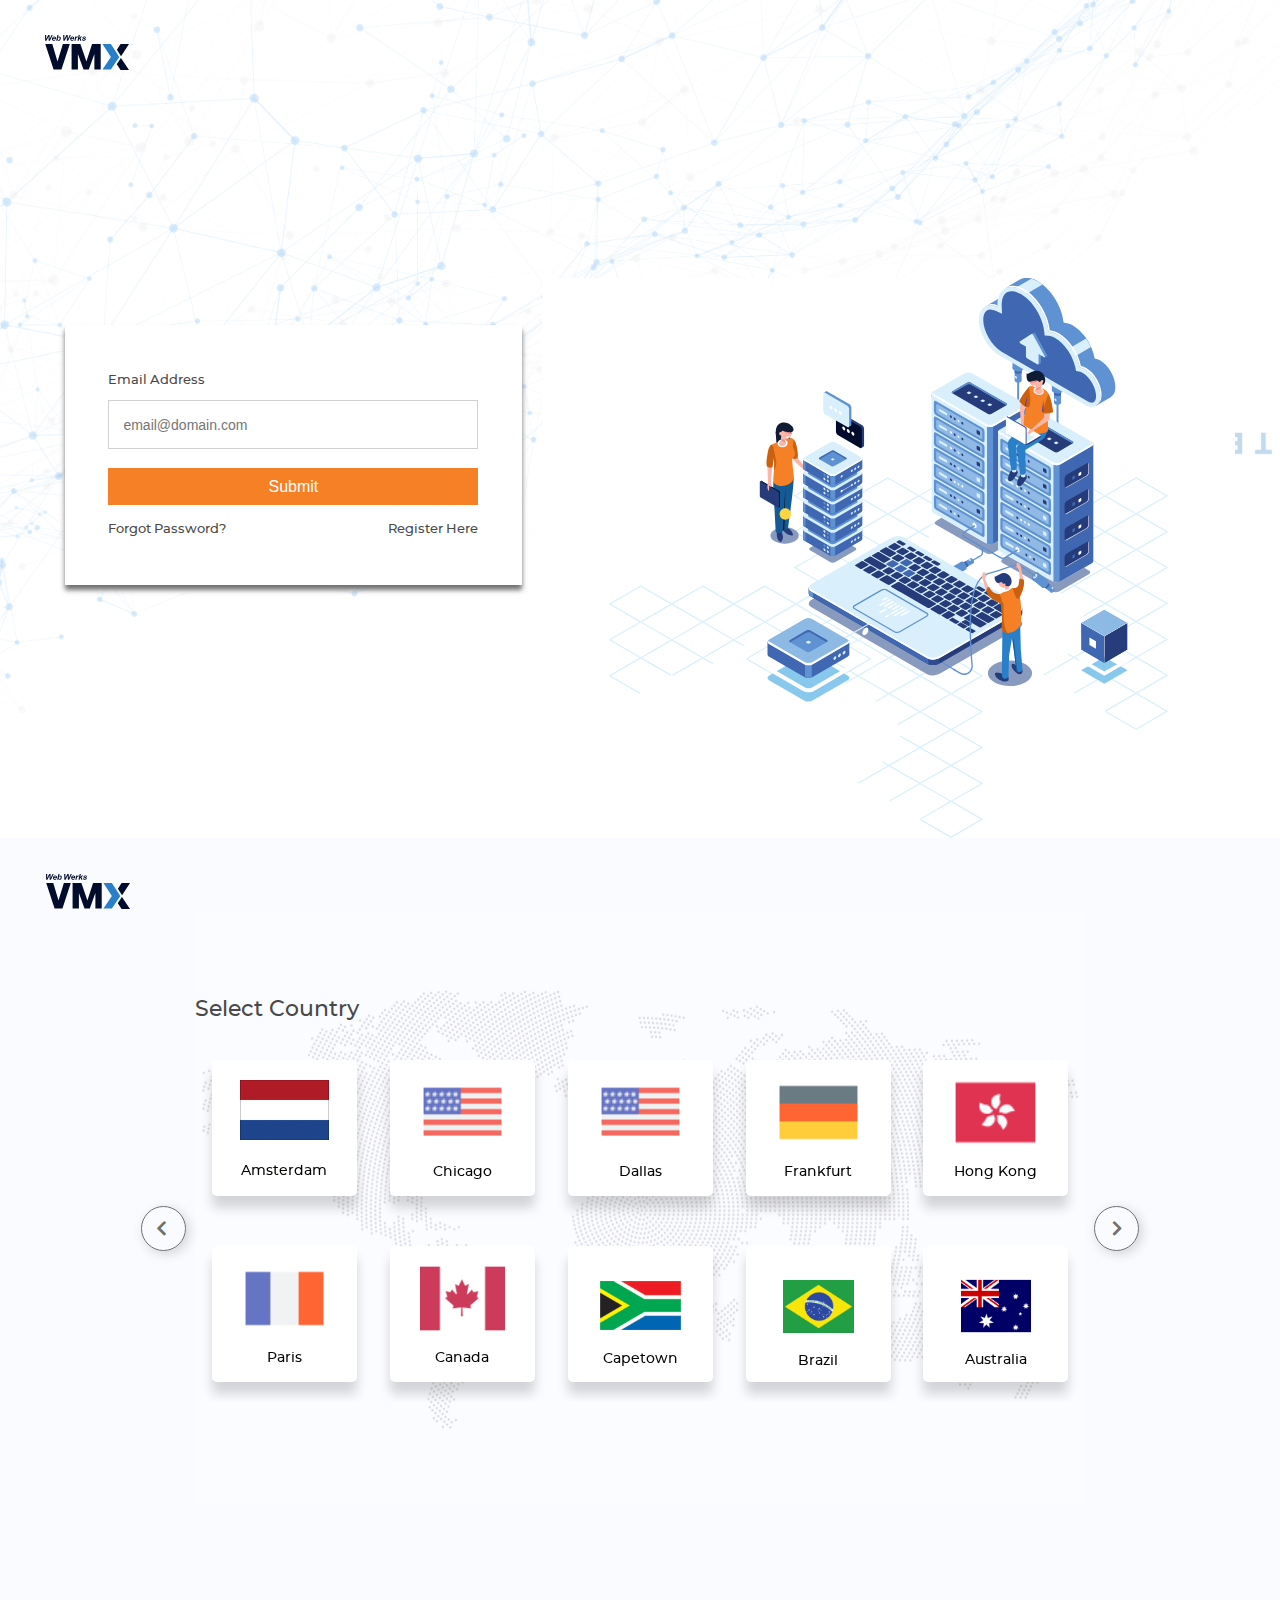
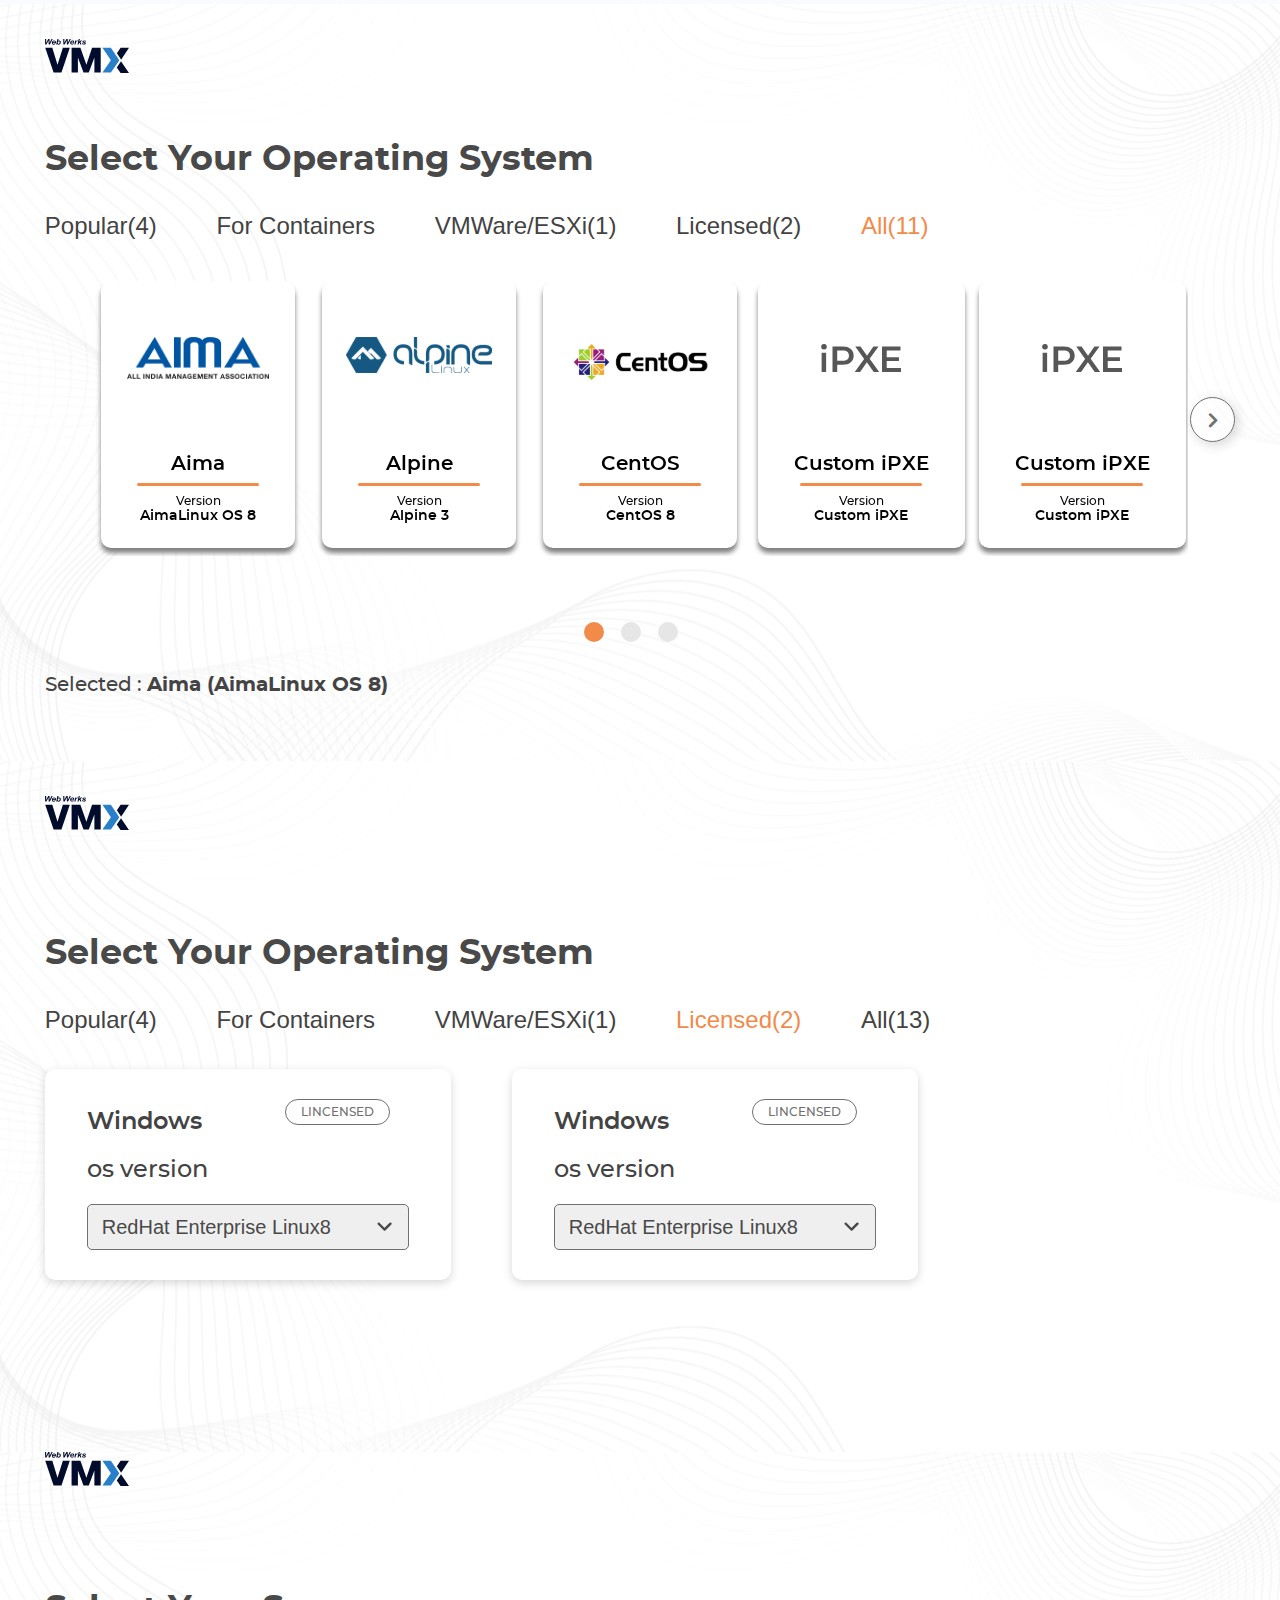
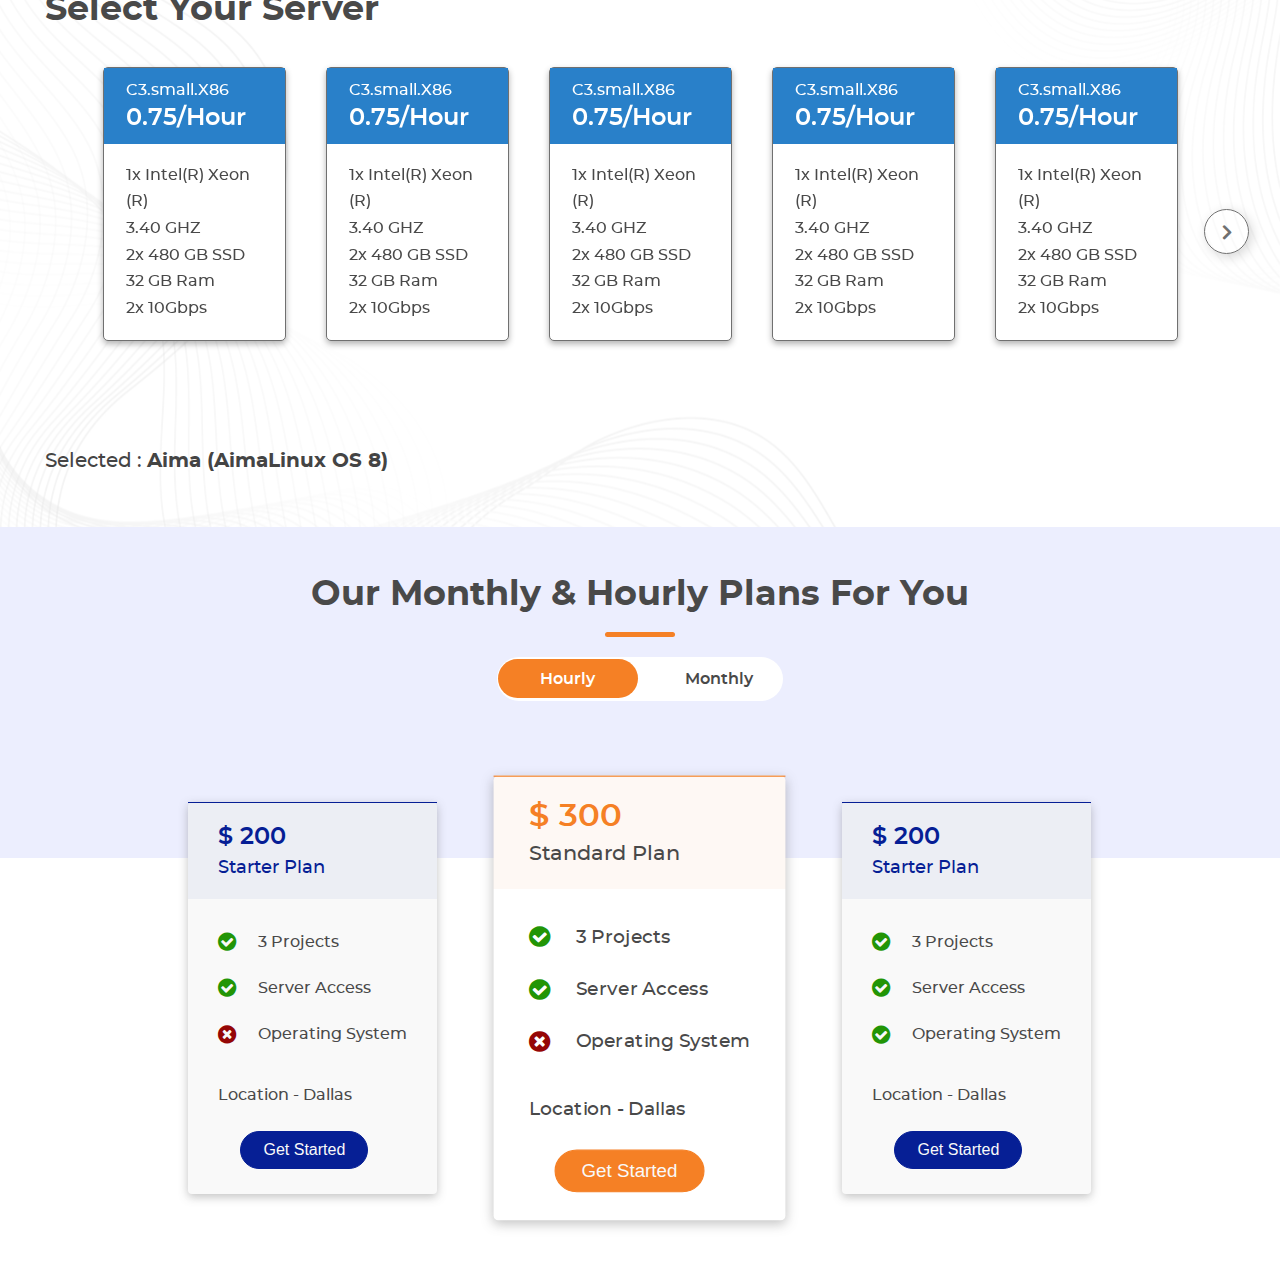
==== index.html @ b2a23b35 "Adding files" ====
<!DOCTYPE html>
<html lang="en">
<head>
    <meta charset="UTF-8">
    <meta http-equiv="X-UA-Compatible" content="IE=edge">
    <meta name="viewport" content="width=device-width, initial-scale=1.0">
    <meta name="viewport" content="width=device-width, initial-scale=1.0">
    <meta name="description" content="VMX Hosted Private Cloud">
    <meta name="keywords" content="VMX, hosting server, cloud">
    <title>VMX | Home</title>
    <link rel="stylesheet" href="https://cdnjs.cloudflare.com/ajax/libs/font-awesome/4.7.0/css/font-awesome.min.css">
    <!-- Owl Carousel -->
    <link rel="stylesheet" href="https://cdnjs.cloudflare.com/ajax/libs/OwlCarousel2/2.3.4/assets/owl.carousel.min.css">
    <link rel="stylesheet" href="https://cdnjs.cloudflare.com/ajax/libs/OwlCarousel2/2.3.4/assets/owl.theme.default.min.css">

    <link rel="stylesheet" href="./css/style.css">
</head>
<body>
    <div class="contact">
        <div class="container">
        <img src="./images/logo.svg" alt="logo" class="logo_img">
            <div class="contact__block">
                <div class="contact__block-left">
                    <form action="#" class="contact__form">
                        <label for="email" class="contact__form-label">Email Address</label>
                        <input type="email" class="contact__form-field" name="email_id" id="user_email" placeholder="email@domain.com" required>
                        <button type="submit" class="contact__form-submitbtn">Submit</button>
                        <div class="contact__form-anchorblock">
                            <a href="#" class="contact__form-anchorblock-text">forgot password?</a>
                            <a href="#" class="contact__form-anchorblock-text">Register here</a>
                        </div>
                    </form>
                </div>
                <img src="./images/server.svg" alt="server" class="contact__block-right">
            </div>
        </div>
    </div>

    <!-- Select country start -->
    <div class="country">
        <div class="country__block container">
            <img src="./images/logo.svg" alt="logo" class="logo_img">
            <div class="country__sliderwrappper">
                <h3 class="country__sliderwrappper-heading">Select Country</h3>
                <div class="owl-carousel country__slider owl-theme">
                    <div class="slide slide1">
                        <div class="slider-content">
                            <div class="slider-content__group">
                                <a href="#"class="groupone-content">
                                    <img src="./images/netherlands_flag.png" alt="netherlands_flag" class="flagimg-netherland">
                                    <p class="groupone-content__para">Amsterdam</p>
                                    <div class="overlay">
                                        <div class="overlay__wrapper">
                                            <img src="./images/amsterdam.png" alt="amsterdam" class="overlay__backimg">
                                            <div class="overlay__box">
                                                <img src="./images/icons-netherlands-48.png" alt="icons-netherlands-48" class="flagimg">
                                                <p class="overlay__box-para">Amsterdam</p>
                                            </div>
                                        </div>
                                    </div>
                                </a>
                                <a href="#"class="grouptwo-content">
                                    <img src="./images/icons8-france-48.svg" alt="icons8-france-48" class="overlay__backimg">
                                    <p class="grouptwo-content__para">Paris</p>
                                    <div class="overlay">
                                        <div class="overlay__wrapper">
                                            <img src="./images/amsterdam.png" alt="amsterdam" class="overlay__backimg">
                                            <div class="overlay__box"> 
                                                <img src="./images/icons-netherlands-48.png" alt="icons-netherlands-48" class="flagimg">
                                                <p class="overlay__box-para">Paris</p>
                                            </div>
                                        </div>
                                    </div>
                                </a>
                            </div>
                        </div>
                    </div>
                    <div class="slide">
                        <div class="slider-content">
                            <div class="slider-content__group">
                                <a href="#"class="groupone-content">
                                    <img src="./images/icons8-usa-48.svg" alt="icons8-usa-48" class="overlay__backimg">
                                    <p class="groupone-content__para">Chicago</p>
                                    <div class="overlay">
                                        <div class="overlay__wrapper">
                                            <img src="./images/amsterdam.png" alt="amsterdam" class="overlay__backimg">
                                            <div class="overlay__box">
                                                <img src="./images/icons-netherlands-48.png" alt="icons-netherlands-48" class="flagimg">
                                                <p class="overlay__box-para">Chicago</p>
                                            </div>
                                        </div>
                                    </div>
                                </a>
                                <a href="#"class="grouptwo-content">
                                    <img src="./images/canada.svg" alt="canada" class="overlay__backimg">
                                    <p class="grouptwo-content__para">Canada</p>
                                    <div class="overlay">
                                        <div class="overlay__wrapper">
                                            <img src="./images/amsterdam.png" alt="amsterdam" class="overlay__backimg">
                                            <div class="overlay__box">
                                                <img src="./images/icons-netherlands-48.png" alt="icons-netherlands-48" class="flagimg">
                                                <p class="overlay__box-para">Canada</p>
                                            </div>
                                        </div>
                                    </div>
                                </a>
                            </div>
                        </div>
                    </div>
                    <div class="slide">
                        <div class="slider-content">
                            <div class="slider-content__group">
                                <a href="#"class="groupone-content">
                                    <img src="./images/icons8-usa-48.svg" alt="icons8-usa-48" class="overlay__backimg">
                                    <p class="groupone-content__para">Dallas</p>
                                    <div class="overlay">
                                        <div class="overlay__wrapper">
                                            <img src="./images/amsterdam.png" alt="amsterdam" class="overlay__backimg">
                                            <div class="overlay__box">
                                                <img src="./images/icons-netherlands-48.png" alt="icons-netherlands-48" class="flagimg">
                                                <p class="overlay__box-para">Dallas</p>
                                            </div>
                                        </div>
                                    </div>
                                </a>
                                <a href="#"class="grouptwo-content">
                                    <img src="./images/sf-flag.svg" alt="sf-flag" class="overlay__backimg sf-flag">
                                    <p class="grouptwo-content__para">Capetown</p>
                                    <div class="overlay">
                                        <div class="overlay__wrapper">
                                            <img src="./images/amsterdam.png" alt="amsterdam" class="overlay__backimg">
                                            <div class="overlay__box">
                                                <img src="./images/icons-netherlands-48.png" alt="icons-netherlands-48" class="flagimg">
                                                <p class="overlay__box-para">Capetown</p>
                                            </div>
                                        </div>
                                    </div>
                                </a>
                            </div>
                        </div>
                    </div>
                    <div class="slide">
                        <div class="slider-content">
                            <div class="slider-content__group">
                                <a href="#"class="groupone-content">
                                    <img src="./images/icons8-germany-48.svg" alt="icons8-germany-48" class="overlay__backimg">
                                    <p class="groupone-content__para">Frankfurt</p>
                                    <div class="overlay">
                                        <div class="overlay__wrapper">
                                            <img src="./images/amsterdam.png" alt="amsterdam" class="overlay__backimg">
                                            <div class="overlay__box">
                                                <img src="./images/icons-netherlands-48.png" alt="icons-netherlands-48" class="flagimg">
                                                <p class="overlay__box-para">Frankfurt</p>
                                            </div>
                                        </div>
                                    </div>
                                </a>
                                <a href="#"class="grouptwo-content">
                                    <img src="./images/brazil.svg" alt="brazil" class="overlay__backimg brazil_img">
                                    <p class="grouptwo-content__para">Brazil</p>
                                    <div class="overlay">
                                        <div class="overlay__wrapper">
                                            <img src="./images/amsterdam.png" alt="amsterdam" class="overlay__backimg">
                                            <div class="overlay__box">
                                                <img src="./images/icons-netherlands-48.png" alt="icons-netherlands-48" class="flagimg">
                                                <p class="overlay__box-para">Brazil</p>
                                            </div>
                                        </div>
                                    </div>
                                </a>
                            </div>
                        </div>
                    </div>
                    <div class="slide slide5">
                        <div class="slider-content">
                            <div class="slider-content__group">
                                <a href="#"class="groupone-content">
                                    <img src="./images/icons8-kong-64.svg" alt="icons8-kong-64" class="overlay__backimg">
                                    <p class="groupone-content__para">Hong Kong</p>
                                    <div class="overlay">
                                        <div class="overlay__wrapper">
                                            <img src="./images/amsterdam.png" alt="amsterdam" class="overlay__backimg">
                                            <div class="overlay__box">
                                                <img src="./images/icons-netherlands-48.png" alt="icons-netherlands-48" class="flagimg">
                                                <p class="overlay__box-para">Hong Kong</p>
                                            </div>
                                        </div>
                                    </div>
                                </a>
                                <a href="#"class="grouptwo-content">
                                    <img src="./images/austallia.svg" alt="austallia" class="overlay__backimg brazil_img">
                                    <p class="grouptwo-content__para">Australia</p>
                                    <div class="overlay">
                                        <div class="overlay__wrapper">
                                            <img src="./images/amsterdam.png" alt="amsterdam" class="overlay__backimg">
                                            <div class="overlay__box">
                                                <img src="./images/icons-netherlands-48.png" alt="icons-netherlands-48" class="flagimg">
                                                <p class="overlay__box-para">Australia</p>
                                            </div>
                                        </div>
                                    </div>
                                </a>
                            </div>
                        </div>
                    </div>

                    <!-- Extra added -->
                    <div class="slide">
                        <div class="slider-content">
                            <div class="slider-content__group">
                                <a href="#"class="groupone-content">
                                    <img src="./images/netherlands_flag.png" alt="netherlands_flag" class="flagimg-netherland">
                                    <p class="groupone-content__para">Amsterdam</p>
                                    <div class="overlay">
                                        <div class="overlay__wrapper">
                                            <img src="./images/amsterdam.png" alt="amsterdam" class="overlay__backimg">
                                            <div class="overlay__box">
                                                <img src="./images/icons-netherlands-48.png" alt="icons-netherlands-48" class="flagimg">
                                                <p class="overlay__box-para">Amsterdam</p>
                                            </div>
                                        </div>
                                    </div>
                                </a>
                                <a href="#"class="grouptwo-content">
                                    <img src="./images/icons8-france-48.svg" alt="icons8-france-48" class="overlay__backimg">
                                    <p class="grouptwo-content__para">Paris</p>
                                    <div class="overlay">
                                        <div class="overlay__wrapper">
                                            <img src="./images/amsterdam.png" alt="amsterdam" class="overlay__backimg">
                                            <div class="overlay__box">
                                                <img src="./images/icons-netherlands-48.png" alt="icons-netherlands-48" class="flagimg">
                                                <p class="overlay__box-para">Paris</p>
                                            </div>
                                        </div>
                                    </div>
                                </a>
                            </div>
                        </div>
                    </div>
                    <div class="slide">
                        <div class="slider-content">
                            <div class="slider-content__group">
                                <a href="#"class="groupone-content">
                                    <img src="./images/icons8-usa-48.svg" alt="icons8-usa-48" class="overlay__backimg">
                                    <p class="groupone-content__para">Chicago</p>
                                    <div class="overlay">
                                        <div class="overlay__wrapper">
                                            <img src="./images/amsterdam.png" alt="amsterdam" class="overlay__backimg">
                                            <div class="overlay__box">
                                                <img src="./images/icons-netherlands-48.png" alt="icons-netherlands-48" class="flagimg">
                                                <p class="overlay__box-para">Chicago</p>
                                            </div>
                                        </div>
                                    </div>
                                </a>
                                <a href="#"class="grouptwo-content">
                                    <img src="./images/canada.svg" alt="canada" class="overlay__backimg">
                                    <p class="grouptwo-content__para">Canada</p>
                                    <div class="overlay">
                                        <div class="overlay__wrapper">
                                            <img src="./images/amsterdam.png" alt="amsterdam" class="overlay__backimg">
                                            <div class="overlay__box">
                                                <img src="./images/icons-netherlands-48.png" alt="icons-netherlands-48" class="flagimg">
                                                <p class="overlay__box-para">Canada</p>
                                            </div>
                                        </div>
                                    </div>
                                </a>
                            </div>
                        </div>
                    </div>
                    <div class="slide">
                        <div class="slider-content">
                            <div class="slider-content__group">
                                <a href="#"class="groupone-content">
                                    <img src="./images/icons8-usa-48.svg" alt="icons8-usa-48" class="overlay__backimg">
                                    <p class="groupone-content__para">Dallas</p>
                                    <div class="overlay">
                                        <div class="overlay__wrapper">
                                            <img src="./images/amsterdam.png" alt="amsterdam" class="overlay__backimg">
                                            <div class="overlay__box">
                                                <img src="./images/icons-netherlands-48.png" alt="icons-netherlands-48" class="flagimg">
                                                <p class="overlay__box-para">Dallas</p>
                                            </div>
                                        </div>
                                    </div>
                                </a>
                                <a href="#"class="grouptwo-content">
                                    <img src="./images/sf-flag.svg" alt="sf-flag" class="overlay__backimg sf-flag">
                                    <p class="grouptwo-content__para">Capetown</p>
                                    <div class="overlay">
                                        <div class="overlay__wrapper">
                                            <img src="./images/amsterdam.png" alt="amsterdam" class="overlay__backimg">
                                            <div class="overlay__box">
                                                <img src="./images/icons-netherlands-48.png" alt="icons-netherlands-48" class="flagimg">
                                                <p class="overlay__box-para">Capetown</p>
                                            </div>
                                        </div>
                                    </div>
                                </a>
                            </div>
                        </div>
                    </div>
                    <div class="slide">
                        <div class="slider-content">
                            <div class="slider-content__group">
                                <a href="#"class="groupone-content">
                                    <img src="./images/icons8-germany-48.svg" alt="icons8-germany-48" class="overlay__backimg">
                                    <p class="groupone-content__para">Frankfurt</p>
                                    <div class="overlay">
                                        <div class="overlay__wrapper">
                                            <img src="./images/amsterdam.png" alt="amsterdam" class="overlay__backimg">
                                            <div class="overlay__box">
                                                <img src="./images/icons-netherlands-48.png" alt="icons-netherlands-48" class="flagimg">
                                                <p class="overlay__box-para">Frankfurt</p>
                                            </div>
                                        </div>
                                    </div>
                                </a>
                                <a href="#"class="grouptwo-content">
                                    <img src="./images/brazil.svg" alt="brazil" class="overlay__backimg brazil_img">
                                    <p class="grouptwo-content__para">Brazil</p>
                                    <div class="overlay">
                                        <div class="overlay__wrapper">
                                            <img src="./images/amsterdam.png" alt="amsterdam" class="overlay__backimg">
                                            <div class="overlay__box">
                                                <img src="./images/icons-netherlands-48.png" alt="icons-netherlands-48" class="flagimg">
                                                <p class="overlay__box-para">Brazil</p>
                                            </div>
                                        </div>
                                    </div>
                                </a>
                            </div>
                        </div>
                    </div>
                    <div class="slide slide5">
                        <div class="slider-content">
                            <div class="slider-content__group">
                                <a href="#"class="groupone-content">
                                    <img src="./images/icons8-kong-64.svg" alt="icons8-kong-64" class="overlay__backimg">
                                    <p class="groupone-content__para">Hong Kong</p>
                                    <div class="overlay">
                                        <div class="overlay__wrapper">
                                            <img src="./images/amsterdam.png" alt="amsterdam" class="overlay__backimg">
                                            <div class="overlay__box">
                                                <img src="./images/icons-netherlands-48.png" alt="icons-netherlands-48" class="flagimg">
                                                <p class="overlay__box-para">Hong Kong</p>
                                            </div>
                                        </div>
                                    </div>
                                </a>
                                <a href="#"class="grouptwo-content">
                                    <img src="./images/austallia.svg" alt="austallia" class="overlay__backimg brazil_img">
                                    <p class="grouptwo-content__para">Australia</p>
                                    <div class="overlay">
                                        <div class="overlay__wrapper">
                                            <img src="./images/amsterdam.png" alt="amsterdam" class="overlay__backimg">
                                            <div class="overlay__box">
                                                <img src="./images/icons-netherlands-48.png" alt="icons-netherlands-48" class="flagimg">
                                                <p class="overlay__box-para">Australia</p>
                                            </div>
                                        </div>
                                    </div>
                                </a>
                            </div>
                        </div>
                    </div>
                </div>
            </div>
            <!-- nav arrow -->
            <div class="country-slider-nextarrow">
                <span class="fa fa-angle-right"></span>
            </div>
            <div class="country-slider-prevarrow">
                <span class="fa fa-angle-left"></span>
            </div>
        </div>
    </div>
    <!-- Select country end -->

    <!-- OS div start -->
    <div class="os">
        <div class="os__block container">
            <img src="./images/logo.svg" alt="logo" class="logo_img">
            <div class="os__content">
                <h2 class="os__content_heading">Select Your Operating System</h2>
                <ul class="os__content_filter-list">
                    <li><button class="os__content_filterbtn" onclick="os_btn()">Popular(4)</button></li>
                    <li><button class="os__content_filterbtn" onclick="os_btn()">For Containers</button></li>
                    <li><button class="os__content_filterbtn" onclick="os_btn()">VMWare/ESXi(1)</button></li>
                    <li><button class="os__content_filterbtn" onclick="os_btn()">Licensed(2)</button></li>
                    <li><button class="os__content_filterbtn--all" id="active_btn" onclick="os_btn_all()">All(11)</button></li>
                </ul>
                <!-- Carousel code start -->
                <div class="owl-carousel os__slider">
                    <div class="os__sliderwrapper os__sliderwrapper_active">
                        <div class="os__slider_content">
                            <img src="./images/Aima.png" alt="aima_logo" class="os__slider_logoimg" id="aima_img">
                            <div class="os__slider_description">
                                <h2 class="os__slider_heading">Aima</h2>
                                <div class="os__slider_hrline"></div>
                                <p class="os__slider_versionpara">Version</p>
                                <p class="os__slider_ospara">AimaLinux OS 8</p>
                            </div>
                        </div>
                    </div>
                    <div class="os__sliderwrapper">
                        <div class="os__slider_content">
                            <img src="./images/alpine_logo.svg" alt="alpine_logo" class="os__slider_logoimg">
                            <div class="os__slider_description">
                                <h2 class="os__slider_heading">Alpine</h2>
                                <div class="os__slider_hrline"></div>
                                <p class="os__slider_versionpara">Version</p>
                                <p class="os__slider_ospara">Alpine 3</p>
                            </div>
                        </div>
                    </div>
                    <div class="os__sliderwrapper">
                        <div class="os__slider_content">
                            <img src="./images/centos_logo.svg" alt="centos_logo" class="os__slider_logoimg">
                            <div class="os__slider_description">
                                <h2 class="os__slider_heading">CentOS</h2>
                                <div class="os__slider_hrline"></div>
                                <p class="os__slider_versionpara">Version</p>
                                <p class="os__slider_ospara">CentOS 8</p>
                            </div>
                        </div>
                    </div>
                    <div class="os__sliderwrapper">
                        <div class="os__slider_content">
                            <img src="./images/ipxe_logo.svg" alt="ipxe_logo" class="os__slider_logoimg--ipxe">
                            <div class="os__slider_description">
                                <h2 class="os__slider_heading">Custom iPXE</h2>
                                <div class="os__slider_hrline"></div>
                                <p class="os__slider_versionpara">Version</p>
                                <p class="os__slider_ospara">Custom iPXE</p>
                            </div>
                        </div>
                    </div>
                    <div class="os__sliderwrapper">
                        <div class="os__slider_content">
                            <img src="./images/ipxe_logo.svg" alt="ipxe_logo" class="os__slider_logoimg--ipxe">
                            <div class="os__slider_description">
                                <h2 class="os__slider_heading">Custom iPXE</h2>
                                <div class="os__slider_hrline"></div>
                                <p class="os__slider_versionpara">Version</p>
                                <p class="os__slider_ospara">Custom iPXE</p>
                            </div>
                        </div>
                    </div>

                    <div class="os__sliderwrapper">
                        <div class="os__slider_content">
                            <img src="./images/Aima.png" alt="aima_logo" class="os__slider_logoimg" id="aima_img">
                            <div class="os__slider_description">
                                <h2 class="os__slider_heading">Aima</h2>
                                <div class="os__slider_hrline"></div>
                                <p class="os__slider_versionpara">Version</p>
                                <p class="os__slider_ospara">AimaLinux OS 8</p>
                            </div>
                        </div>
                    </div>
                    <div class="os__sliderwrapper">
                        <div class="os__slider_content">
                            <img src="./images/alpine_logo.svg" alt="alpine_logo" class="os__slider_logoimg">
                            <div class="os__slider_description">
                                <h2 class="os__slider_heading">Alpine</h2>
                                <div class="os__slider_hrline"></div>
                                <p class="os__slider_versionpara">Version</p>
                                <p class="os__slider_ospara">Alpine 3</p>
                            </div>
                        </div>
                    </div>
                    <div class="os__sliderwrapper">
                        <div class="os__slider_content">
                            <img src="./images/centos_logo.svg" alt="centos_logo" class="os__slider_logoimg">
                            <div class="os__slider_description">
                                <h2 class="os__slider_heading">CentOS</h2>
                                <div class="os__slider_hrline"></div>
                                <p class="os__slider_versionpara">Version</p>
                                <p class="os__slider_ospara">CentOS 8</p>
                            </div>
                        </div>
                    </div>
                    <div class="os__sliderwrapper">
                        <div class="os__slider_content">
                            <img src="./images/ipxe_logo.svg" alt="ipxe_logo" class="os__slider_logoimg--ipxe">
                            <div class="os__slider_description">
                                <h2 class="os__slider_heading">Custom iPXE</h2>
                                <div class="os__slider_hrline"></div>
                                <p class="os__slider_versionpara">Version</p>
                                <p class="os__slider_ospara">Custom iPXE</p>
                            </div>
                        </div>
                    </div>
                    <div class="os__sliderwrapper">
                        <div class="os__slider_content">
                            <img src="./images/ipxe_logo.svg" alt="ipxe_logo" class="os__slider_logoimg--ipxe">
                            <div class="os__slider_description">
                                <h2 class="os__slider_heading">Custom iPXE</h2>
                                <div class="os__slider_hrline"></div>
                                <p class="os__slider_versionpara">Version</p>
                                <p class="os__slider_ospara">Custom iPXE</p>
                            </div>
                        </div>
                    </div>
                </div>
                <!-- Carousel code end -->
                <p class="os__content_selectedos">Selected : <span>Aima (AimaLinux OS 8)</span></p>
            </div>
            <!-- nav arrow -->
            <div class="os__slider_nextarrow">
                <span class="fa fa-angle-right"></span>
            </div>
            <div class="os__slider_prevarrow">
                <span class="fa fa-angle-left"></span>
            </div>
        </div>
    </div>
    <!-- OS div end -->

    <!-- Select OS div start -->
    <div class="selectos">
        <div class="selectos__block container">
            <img src="./images/logo.svg" alt="logo" class="logo_img">
            <div class="selectos__content">
                <h2 class="selectos__content_heading">Select Your Operating System</h2>
                <ul class="selectos__content_filter-list">
                    <li><button class="selectos__content_filterbtn" onclick="selectos_btn()">Popular(4)</button></li>
                    <li><button class="selectos__content_filterbtn" onclick="selectos_btn()">For Containers</button></li>
                    <li><button class="selectos__content_filterbtn" onclick="selectos_btn()">VMWare/ESXi(1)</button></li>
                    <li><button class="selectos__content_filterbtn--all" id="active_btn2" onclick="selectos_btn_all()">Licensed(2)</button></li>
                    <li><button class="selectos__content_filterbtn" onclick="selectos_btn()">All(13)</button></li>
                </ul>
                <div class="selectos__content_version">
                    <div class="selectos__content_version-contentone">
                        <div class="selectos__content_version-pills">Lincensed</div>
                        <h3 class="selectos__content_version-contentone_heading">Windows</h3>
                        <h4 class="selectos__content_version-contentone_subheading">os version</h4>
                        <select name="osversion_contentone" id="osversion_contentone" class="selectos__content_version-selectversion">
                            <option value="redhatlinux8">RedHat Enterprise Linux8 </option>
                            <option value="redhatlinux8">RedHat Enterprise Linux8 </option>
                            <option value="redhatlinux8">RedHat Enterprise Linux8 </option>
                        </select>
                    </div>
                    <div class="selectos__content_version-contenttwo">
                        <div class="selectos__content_version-pills">Lincensed</div>
                        <h3 class="selectos__content_version-contenttwo_heading">Windows</h3>
                        <h4 class="selectos__content_version-contenttwo_subheading">os version</h4>
                        <select name="osversion_contenttwo" id="osversion_contenttwo" class="selectos__content_version-selectversion">
                            <option value="redhatlinux8">RedHat Enterprise Linux8 </option>
                            <option value="redhatlinux8">RedHat Enterprise Linux8 </option>
                            <option value="redhatlinux8">RedHat Enterprise Linux8 </option>
                        </select>
                    </div>
                </div>
            </div>
        </div>
    </div>
    <!-- Select OS div end -->

    <!-- Select server div start -->
    <div class="server">
        <div class="server__block container">
            <img src="./images/logo.svg" alt="logo" class="logo_img1">
            <div class="server__content">
                <h2 class="server__content_heading">Select Your Server</h2>
                <!-- carousle code start -->
                <div class="owl-carousel server__slider">
                    <div class="server__slide server__slide_active">
                        <div class="server__slider_content">
                            <div class="server__slider_header">
                                <h4 class="server__slider_heading">C3.small.X86</h4>
                                <p class="server__slider_subheading">0.75/Hour</p>
                            </div>
                            <ul class="server__slider_list">
                                <li>1x Intel(R) Xeon (R)</li>
                                <li>3.40 GHZ</li>
                                <li>2x 480 GB SSD</li>
                                <li>32 GB Ram</li>
                                <li>2x 10Gbps</li>
                            </ul>
                        </div>
                    </div>
                    <div class="server__slide">
                        <div class="server__slider_content">
                            <div class="server__slider_header">
                                <h4 class="server__slider_heading">C3.small.X86</h4>
                                <p class="server__slider_subheading">0.75/Hour</p>
                            </div>
                            <ul class="server__slider_list">
                                <li>1x Intel(R) Xeon (R)</li>
                                <li>3.40 GHZ</li>
                                <li>2x 480 GB SSD</li>
                                <li>32 GB Ram</li>
                                <li>2x 10Gbps</li>
                            </ul>
                        </div>
                    </div>
                    <div class="server__slide">
                        <div class="server__slider_content">
                            <div class="server__slider_header">
                                <h4 class="server__slider_heading">C3.small.X86</h4>
                                <p class="server__slider_subheading">0.75/Hour</p>
                            </div>
                            <ul class="server__slider_list">
                                <li>1x Intel(R) Xeon (R)</li>
                                <li>3.40 GHZ</li>
                                <li>2x 480 GB SSD</li>
                                <li>32 GB Ram</li>
                                <li>2x 10Gbps</li>
                            </ul>
                        </div>
                    </div>
                    <div class="server__slide">
                        <div class="server__slider_content">
                            <div class="server__slider_header">
                                <h4 class="server__slider_heading">C3.small.X86</h4>
                                <p class="server__slider_subheading">0.75/Hour</p>
                            </div>
                            <ul class="server__slider_list">
                                <li>1x Intel(R) Xeon (R)</li>
                                <li>3.40 GHZ</li>
                                <li>2x 480 GB SSD</li>
                                <li>32 GB Ram</li>
                                <li>2x 10Gbps</li>
                            </ul>
                        </div>
                    </div>
                    <div class="server__slide">
                        <div class="server__slider_content">
                            <div class="server__slider_header">
                                <h4 class="server__slider_heading">C3.small.X86</h4>
                                <p class="server__slider_subheading">0.75/Hour</p>
                            </div>
                            <ul class="server__slider_list">
                                <li>1x Intel(R) Xeon (R)</li>
                                <li>3.40 GHZ</li>
                                <li>2x 480 GB SSD</li>
                                <li>32 GB Ram</li>
                                <li>2x 10Gbps</li>
                            </ul>
                        </div>
                    </div>
                    <div class="server__slide">
                        <div class="server__slider_content">
                            <div class="server__slider_header">
                                <h4 class="server__slider_heading">C3.small.X86</h4>
                                <p class="server__slider_subheading">0.75/Hour</p>
                            </div>
                            <ul class="server__slider_list">
                                <li>1x Intel(R) Xeon (R)</li>
                                <li>3.40 GHZ</li>
                                <li>2x 480 GB SSD</li>
                                <li>32 GB Ram</li>
                                <li>2x 10Gbps</li>
                            </ul>
                        </div>
                    </div>
                    <div class="server__slide">
                        <div class="server__slider_content">
                            <div class="server__slider_header">
                                <h4 class="server__slider_heading">C3.small.X86</h4>
                                <p class="server__slider_subheading">0.75/Hour</p>
                            </div>
                            <ul class="server__slider_list">
                                <li>1x Intel(R) Xeon (R)</li>
                                <li>3.40 GHZ</li>
                                <li>2x 480 GB SSD</li>
                                <li>32 GB Ram</li>
                                <li>2x 10Gbps</li>
                            </ul>
                        </div>
                    </div>
                    <div class="server__slide">
                        <div class="server__slider_content">
                            <div class="server__slider_header">
                                <h4 class="server__slider_heading">C3.small.X86</h4>
                                <p class="server__slider_subheading">0.75/Hour</p>
                            </div>
                            <ul class="server__slider_list">
                                <li>1x Intel(R) Xeon (R)</li>
                                <li>3.40 GHZ</li>
                                <li>2x 480 GB SSD</li>
                                <li>32 GB Ram</li>
                                <li>2x 10Gbps</li>
                            </ul>
                        </div>
                    </div>
                </div> <!-- carousel code end -->
            </div>
            <p class="server__content_selectedserver">Selected : <span>Aima (AimaLinux OS 8)</span></p>
            <!-- nav arrow -->
            <div class="server__slider_nextarrow">
                <span class="fa fa-angle-right"></span>
            </div>
            <div class="server__slider_prevarrow">
                <span class="fa fa-angle-left"></span>
            </div>
        </div>
    </div>
    <!-- Select server div end -->

    <!-- Plan div start -->
    <div class="plan">
        <div class="plan__blockone">
            <h2 class="plan__blockone_heading">Our Monthly & Hourly Plans For You</h2>
            <div class="plan__blockone_hrline"></div>
            <div class="toggle-btn">
                <div id="move"></div>
                <div class="toggle-btn__radio_btnone"><input type="radio" name="plan_btn" id="hourly_btn"><label for="hourly_btn" class="hourly_label">Hourly</label></div>
                <div class="toggle-btn__radio_btntwo"><input type="radio" name="plan_btn" id="monthly_btn"><label for="monthly_btn" class="monthly_label">Monthly</label></div>
            </div>
        </div>
        <div class="plan__blocktwo container">
            <div class="plan__blocktwo_content">
                <div class="starter-plan">
                    <div class="starter-plan__header">
                        <h3 class="starter-plan__header_heading">$ 200</h3>
                        <h4 class="starter-plan__header_subheading">Starter Plan</h4>
                    </div>
                    <ul class="starter-plan__list">
                        <li><i class="fa fa-check-circle fa-lg"></i> 3 Projects</li>
                        <li><i class="fa fa-check-circle fa-lg"></i> Server Access</li>
                        <li><i class="fa fa-times-circle fa-lg"></i> Operating System</li>
                    </ul>
                    <p class="starter-plan__location">Location - Dallas</p>
                    <button class="starter-plan__startbtn">Get Started</button>
                </div>
                <div class="starter-plan active_plan">
                    <div class="starter-plan__header">
                        <h3 class="starter-plan__header_heading">$ 300</h3>
                        <h4 class="starter-plan__header_subheading">Standard Plan</h4>
                    </div>
                    <ul class="starter-plan__list">
                        <li><i class="fa fa-check-circle fa-lg"></i> 3 Projects</li>
                        <li><i class="fa fa-check-circle fa-lg"></i> Server Access</li>
                        <li><i class="fa fa-times-circle fa-lg"></i> Operating System</li>
                    </ul>
                    <p class="starter-plan__location">Location - Dallas</p>
                    <button class="starter-plan__startbtn">Get Started</button>
                </div>
                <div class="starter-plan">
                    <div class="starter-plan__header">
                        <h3 class="starter-plan__header_heading">$ 200</h3>
                        <h4 class="starter-plan__header_subheading">Starter Plan</h4>
                    </div>
                    <ul class="starter-plan__list">
                        <li><i class="fa fa-check-circle fa-lg"></i> 3 Projects</li>
                        <li><i class="fa fa-check-circle fa-lg"></i> Server Access</li>
                        <li><i class="fa fa-check-circle fa-lg"></i> Operating System</li>
                    </ul>
                    <p class="starter-plan__location">Location - Dallas</p>
                    <button class="starter-plan__startbtn">Get Started</button>
                </div>
            </div>
            <!-- Monthly tab Content code start-->
            <div class="plan__blocktwo-content_monthly">
                <div class="starter-plan">
                    <div class="starter-plan__header">
                        <h3 class="starter-plan__header_heading">$ 100</h3>
                        <h4 class="starter-plan__header_subheading">Starter Plan</h4>
                    </div>
                    <ul class="starter-plan__list">
                        <li><i class="fa fa-check-circle fa-lg"></i> 3 Projects</li>
                        <li><i class="fa fa-times-circle fa-lg"></i> Server Access</li>
                    </ul>
                    <p class="starter-plan__location">Location - Dallas</p>
                    <button class="starter-plan__startbtn">Get Started</button>
                </div>
                <div class="starter-plan active_plan">
                    <div class="starter-plan__header">
                        <h3 class="starter-plan__header_heading">$ 200</h3>
                        <h4 class="starter-plan__header_subheading">Standard Plan</h4>
                    </div>
                    <ul class="starter-plan__list">
                        <li><i class="fa fa-check-circle fa-lg"></i> 3 Projects</li>
                        <li><i class="fa fa-check-circle fa-lg"></i> Server Access</li>
                    </ul>
                    <p class="starter-plan__location">Location - Dallas</p>
                    <button class="starter-plan__startbtn">Get Started</button>
                </div>
                <div class="starter-plan">
                    <div class="starter-plan__header">
                        <h3 class="starter-plan__header_heading">$ 100</h3>
                        <h4 class="starter-plan__header_subheading">Starter Plan</h4>
                    </div>
                    <ul class="starter-plan__list">
                        <li><i class="fa fa-check-circle fa-lg"></i> 3 Projects</li>
                        <li><i class="fa fa-times-circle fa-lg"></i> Server Access</li>
                    </ul>
                    <p class="starter-plan__location">Location - Dallas</p>
                    <button class="starter-plan__startbtn">Get Started</button>
                </div>
            </div> <!-- Monthly tab Content code end-->
        </div>
    </div>
    <!-- Plan div end -->

    <!-- Jquery -->
    <script src="https://cdnjs.cloudflare.com/ajax/libs/jquery/3.5.1/jquery.min.js"></script>
    <!-- Owl Carousel -->
    <script src="https://cdnjs.cloudflare.com/ajax/libs/OwlCarousel2/2.3.4/owl.carousel.min.js"></script>
    <!-- Custom Javascript -->
    <script src="./js/vmx_script.js"></script>
</body>
</html>
---- css/style.css ----
*, *::before, *::after {
  margin: 0;
  padding: 0;
  box-sizing: border-box;
}

body {
  margin: 0;
  padding: 0;
  box-sizing: border-box;
  overflow-x: hidden;
}

.container {
  width: 93%;
  margin: 0 auto;
}
@media (min-width: 1367px) {
  .container {
    max-width: 1366px;
    margin: 0 auto;
    width: auto;
  }
}

.logo_img {
  height: 34.5px;
  width: 83.85px;
  margin: 35px 0px 0px;
}

.logo_img_resetpass {
  height: 34.5px;
  width: 83.85px;
  margin: 35px 3.5% 0px;
}

span.fa.fa-angle-right {
  margin: 0px 0px 2px 1px;
  font-weight: bold;
}

span.fa.fa-angle-left {
  margin: 0px 3px 2px 0px;
  font-weight: bold;
}

@font-face {
  font-family: montserrat-regular;
  src: url("../fonts/Montserrat-Regular.ttf");
}
@font-face {
  font-family: montserrat-medium;
  src: url("../fonts/Montserrat-Medium.ttf");
}
@font-face {
  font-family: montserrat-bold;
  src: url("../fonts/Montserrat-Bold.ttf");
}
@font-face {
  font-family: montserrat-semibold;
  src: url("../fonts/Montserrat-SemiBold.ttf");
}
@font-face {
  font-family: "montserrat";
  src: url("../fonts/montserrat-regular-webfont.woff2") format("woff2"), url("../fonts/montserrat-regular-webfont.woff") format("woff");
  font-weight: 400;
  font-style: normal;
}
@font-face {
  font-family: "montserrat";
  src: url("../fonts/montserrat-medium-webfont.woff2") format("woff2"), url("../fonts/montserrat-medium-webfont.woff") format("woff");
  font-weight: 500;
  font-style: normal;
}
@font-face {
  font-family: "montserrat";
  src: url("../fonts/montserrat-semibold-webfont.woff2") format("woff2"), url("../fonts/montserrat-semibold-webfont.woff") format("woff");
  font-weight: 600;
  font-style: normal;
}
@font-face {
  font-family: "montserrat";
  src: url("../fonts/montserrat-bold-webfont.woff2") format("woff2"), url("../fonts/montserrat-bold-webfont.woff") format("woff");
  font-weight: 700;
  font-style: normal;
}
.contact {
  background-image: url("../images/register_bg.svg");
  background-repeat: no-repeat;
  background-size: cover;
  width: 100%;
  font-family: "montserrat";
}
@media (max-width: 991px) {
  .contact {
    height: auto;
  }
}
.contact__block {
  display: flex;
  flex-wrap: nowrap;
  height: 100%;
  justify-content: space-around;
}
@media (max-width: 991px) {
  .contact__block {
    flex-wrap: wrap;
  }
}
.contact__block-right {
  align-self: flex-end;
  background-color: white;
  height: 560px;
  width: 726px;
  margin-top: 205.8px;
}
@media (max-width: 991px) {
  .contact__block-right {
    background-color: transparent;
    margin-top: 45px;
    width: 100%;
    height: auto;
  }
}
.contact__block-left {
  height: 260px;
  width: 477px;
  background-color: #FFFFFF;
  box-shadow: 0px 5px 5px #707070;
  display: flex;
  align-items: center;
  justify-content: center;
  align-self: center;
}
@media (max-width: 1365px) {
  .contact__block-left {
    padding: 0 20px;
    margin: 20px;
  }
}
@media (max-width: 991px) {
  .contact__block-left {
    margin-top: 184px;
    width: 75%;
    height: auto;
    padding: 30px;
  }
}
.contact .contact__form {
  display: flex;
  flex-direction: column;
  width: 370px;
}
@media (max-width: 991px) {
  .contact .contact__form {
    width: 100%;
  }
}
.contact .contact__form-label {
  font-size: 13px;
  margin-bottom: 13px;
  font-weight: 500;
  color: #494949;
}
.contact .contact__form-field {
  padding: 16px 14px 15px 14px;
  font-size: 14px;
  border: 1px solid rgba(88, 84, 84, 0.2705882353);
  font-weight: 500;
}
@media (max-width: 375px) {
  .contact .contact__form-field {
    padding: 16px 6px 15px 8px;
  }
}
.contact .contact__form-field:focus {
  outline: none;
  border: 1px solid #707070;
}
.contact .contact__form-submitbtn {
  margin-top: 19px;
  height: 37px;
  color: #FFFFFF;
  font-size: 16px;
  border: none;
  cursor: pointer;
  font-weight: 500;
  background-color: #F58025;
}
.contact .contact__form-submitbtn:hover {
  border: 1px solid #F58025;
  color: #F58025;
  background-color: transparent;
}
.contact .contact__form-anchorblock {
  margin-top: 18px;
  display: flex;
  justify-content: space-between;
}
.contact .contact__form-anchorblock-text {
  text-decoration: none;
  font-size: 13px;
  text-transform: capitalize;
  font-weight: 500;
  color: #494949;
}

.country {
  width: 100%;
  background-color: #FAFBFF;
  font-family: "montserrat";
}
.country__block {
  position: relative;
  height: 100%;
  border: 1px solid transparent;
}
.country__block .country-slider-nextarrow, .country__block .country-slider-prevarrow {
  width: 45px;
  height: 45px;
  border-radius: 25px;
  border: 1px solid #707070;
  color: #707070;
  display: flex;
  justify-content: center;
  align-items: center;
  font-size: 24px;
  position: absolute;
  cursor: pointer;
  box-shadow: 3px 3px 12px rgba(0, 0, 0, 0.16);
}
.country__block .country-slider-nextarrow {
  top: 48%;
  right: 8%;
}
@media (max-width: 991px) {
  .country__block .country-slider-nextarrow {
    right: 4%;
  }
}
@media (max-width: 767px) {
  .country__block .country-slider-nextarrow {
    top: 51%;
  }
}
@media (max-width: 525px) {
  .country__block .country-slider-nextarrow {
    right: 1%;
  }
}
@media (max-width: 476px) {
  .country__block .country-slider-nextarrow {
    right: 5%;
  }
}
.country__block .country-slider-prevarrow {
  top: 48%;
  left: 8%;
}
@media (max-width: 991px) {
  .country__block .country-slider-prevarrow {
    left: 4%;
  }
}
@media (max-width: 767px) {
  .country__block .country-slider-prevarrow {
    top: 51%;
  }
}
@media (max-width: 525px) {
  .country__block .country-slider-prevarrow {
    left: 1%;
  }
}
@media (max-width: 476px) {
  .country__block .country-slider-prevarrow {
    left: 5%;
  }
}
.country__block .prev.owl.carousel.disabled {
  display: none;
}
.country__sliderwrappper {
  width: 75%;
  margin: 0px auto 100px auto;
  background-image: url("../images/imgpsh_fullsize_anim-2.svg");
  background-repeat: no-repeat;
  background-size: cover;
  border: 1px solid transparent;
}
@media (max-width: 767px) {
  .country__sliderwrappper {
    margin-bottom: 50px;
  }
}
.country__sliderwrappper-heading {
  font-size: 22px;
  font-weight: 100;
  margin-top: 85px;
  font-weight: 500;
  color: #494949;
}
@media (max-width: 767px) {
  .country__sliderwrappper-heading {
    font-size: 20px; /* 22 to 20 */
  }
}
.country .owl-carousel.country__slider {
  padding-bottom: 100px;
}
.country .owl-carousel.country__slider .owl-item img {
  width: -webkit-fit-content;
  width: -moz-fit-content;
  width: fit-content;
}
.country .slide {
  width: 100%;
  height: -webkit-fit-content;
  height: -moz-fit-content;
  height: fit-content;
  position: relative;
}
.country .slide::before {
  content: "";
  position: absolute;
  top: 0;
  left: 0;
  width: 100%;
  height: -webkit-fit-content;
  height: -moz-fit-content;
  height: fit-content;
}
.country .slider-content {
  display: flex;
  justify-content: space-evenly;
  margin-top: 40px;
  padding-bottom: 20px;
}
.country .slider-content__group {
  width: -webkit-fit-content;
  width: -moz-fit-content;
  width: fit-content;
  height: -webkit-fit-content;
  height: -moz-fit-content;
  height: fit-content;
  display: flex;
  flex-direction: column;
  justify-content: space-between;
}
.country .slider-content__group .groupone-content, .country .slider-content__group .grouptwo-content {
  width: 145px;
  height: 136px;
  border-radius: 5px;
  position: relative;
  text-decoration: none;
  background-color: #FFFFFF;
  box-shadow: 0px 12px 12px rgba(0, 0, 0, 0.16);
}
.country .slider-content__group .groupone-content {
  align-self: flex-start;
  position: relative;
}
.country .slider-content__group .groupone-content:hover .overlay {
  bottom: 0;
  height: 100%;
}
.country .slider-content__group .groupone-content__para {
  font-size: 14px;
  color: #040503;
  text-align: center;
  font-weight: 500;
}
.country .slider-content__group .grouptwo-content {
  align-self: flex-end;
  margin-top: 50px;
  position: relative;
}
.country .slider-content__group .grouptwo-content__para {
  font-size: 14px;
  color: #040503;
  text-align: center;
  font-weight: 500;
}
.country .slider-content__group .grouptwo-content:hover .overlay {
  bottom: 0;
  height: 100%;
}
.country .slider-content__group .flagimg {
  margin: 9px 11px;
}
.country .slider-content__group .flagimg-netherland {
  width: 60px;
  height: 60px;
  margin: 20px auto 24px;
}
.country .slider-content__group .overlay__backimg {
  margin: 10px auto;
}
.country .slider-content__group .sf-flag {
  margin: 35px auto 22px auto;
}
.country .slider-content__group .brazil_img {
  margin: 25px auto 12px auto;
}
.country .slider-content__group .overlay {
  position: absolute;
  bottom: 100%;
  left: 0;
  right: 0;
  overflow: hidden;
  width: 100%;
  height: 0;
  transition: 0.5s ease;
}
.country .slider-content__group .overlay__wrapper {
  position: relative;
  margin-top: -10px;
}
.country .slider-content__group .overlay__box {
  position: absolute;
  bottom: 0;
  display: flex;
  align-content: center;
  height: 39px;
  width: 100%;
  background-color: rgba(0, 0, 0, 0.75);
  border-bottom-left-radius: 5px;
  border-bottom-right-radius: 5px;
}
.country .slider-content__group .overlay__box-para {
  color: #FFFFFF;
  align-self: center;
  padding-right: 5px;
  font-size: 14px;
  font-weight: 500;
}

.os {
  width: 100%;
  background-image: url("../images/os_bg.svg");
  background-repeat: no-repeat;
  background-size: cover;
  font-family: "montserrat";
}
.os__block {
  position: relative;
  height: 100%;
}
.os__block .os__slider_nextarrow, .os__block .os__slider_prevarrow {
  width: 45px;
  height: 45px;
  border-radius: 25px;
  border: 1px solid #707070;
  color: #707070;
  display: flex;
  justify-content: center;
  align-items: center;
  font-size: 24px;
  position: absolute;
  cursor: pointer;
  box-shadow: 3px 3px 12px rgba(0, 0, 0, 0.16);
}
.os__block .os__slider_nextarrow {
  top: 52%;
  right: 0%;
}
@media (max-width: 950px) {
  .os__block .os__slider_nextarrow {
    top: 55%;
  }
}
@media (max-width: 767px) {
  .os__block .os__slider_nextarrow {
    right: -10px;
  }
}
@media (max-width: 575px) {
  .os__block .os__slider_nextarrow {
    top: 60%;
  }
}
@media (max-width: 525px) {
  .os__block .os__slider_nextarrow {
    right: 0%;
    top: 62%;
  }
}
@media (max-width: 476px) {
  .os__block .os__slider_nextarrow {
    top: 64%;
  }
}
.os__block .os__slider_prevarrow {
  top: 52%;
  left: 0%;
}
@media (max-width: 950px) {
  .os__block .os__slider_prevarrow {
    top: 55%;
  }
}
@media (max-width: 767px) {
  .os__block .os__slider_prevarrow {
    left: -10px;
  }
}
@media (max-width: 575px) {
  .os__block .os__slider_prevarrow {
    top: 60%;
  }
}
@media (max-width: 525px) {
  .os__block .os__slider_prevarrow {
    display: flex;
    left: 0%;
    top: 62%;
  }
}
@media (max-width: 476px) {
  .os__block .os__slider_prevarrow {
    top: 64%;
  }
}
.os__content {
  padding: 66px 0px;
}
.os__content_heading {
  font-size: 35px;
  font-weight: 700;
  color: #494949;
}
@media (max-width: 767px) {
  .os__content_heading {
    font-size: 30px;
  }
}
.os__content_filter-list {
  display: flex;
  flex-wrap: wrap;
  list-style-type: none;
  margin-top: 35px;
  gap: 5%;
}
.os__content_filterbtn {
  font-size: 24px;
  color: #434343;
  background-color: transparent;
  border: none;
  cursor: pointer;
  font-weight: 500;
}
.os__content_filterbtn:hover {
  color: #F28A49;
}
@media (max-width: 1280px) {
  .os__content_filterbtn {
    margin-right: 0px;
  }
}
@media (max-width: 1031px) {
  .os__content_filterbtn {
    margin-top: 10px;
  }
}
@media (max-width: 767px) {
  .os__content_filterbtn {
    font-size: 22px;
  }
}
.os__content_filterbtn--all {
  font-size: 24px;
  background-color: transparent;
  border: none;
  color: #F28A49;
  cursor: pointer;
  font-weight: 500;
}
@media (max-width: 1280px) {
  .os__content_filterbtn--all {
    margin-right: 0px;
  }
}
@media (max-width: 1031px) {
  .os__content_filterbtn--all {
    margin-top: 10px;
  }
}
@media (max-width: 767px) {
  .os__content_filterbtn--all {
    font-size: 22px;
  }
}
.os__content .owl-carousel.os__slider {
  width: 92%;
  height: -webkit-fit-content;
  height: -moz-fit-content;
  height: fit-content;
  margin: 40.3px auto 0px;
}
@media (max-width: 525px) {
  .os__content .owl-carousel.os__slider {
    width: 60%;
    margin: 40.3px auto 0px auto;
  }
}
@media (max-width: 375px) {
  .os__content .owl-carousel.os__slider {
    width: 67%;
  }
}
.os__content .owl-carousel.os__slider .owl-item img {
  width: -webkit-fit-content;
  width: -moz-fit-content;
  width: fit-content;
}
.os__content .os__sliderwrapper {
  width: -webkit-fit-content;
  width: -moz-fit-content;
  width: fit-content;
  height: 100%;
  position: relative;
  padding-bottom: 8px;
  margin: auto;
}
@media (max-width: 1024px) {
  .os__content .os__sliderwrapper {
    width: 80%;
  }
}
@media (max-width: 575px) {
  .os__content .os__sliderwrapper {
    width: 60%;
  }
}
@media (max-width: 525px) {
  .os__content .os__sliderwrapper {
    width: 90%;
  }
}
@media (max-width: 425px) {
  .os__content .os__sliderwrapper {
    width: 96%;
  }
}
.os__content .os__sliderwrapper::before {
  content: "";
  position: absolute;
  top: 0;
  left: 0;
  width: 100%;
  height: -webkit-fit-content;
  height: -moz-fit-content;
  height: fit-content;
}
.os__content .os__slider_content {
  background-color: #FFFFFF;
  border-radius: 10px;
  width: -webkit-fit-content;
  width: -moz-fit-content;
  width: fit-content;
  height: 267px;
  display: flex;
  flex-direction: column;
  box-shadow: 0px 5px 5px grey;
  cursor: pointer;
}
.os__content .os__slider_content:hover {
  color: #FFFFFF;
  background-color: #F28A49;
}
.os__content .os__slider_content:hover .os__slider_hrline {
  background-color: #FFFFFF;
}
.os__content .os__slider_content:hover #aima_img {
  filter: invert(1);
}
@media (max-width: 1024px) {
  .os__content .os__slider_content {
    width: 100%;
  }
}
.os__content .os__slider_logoimg {
  margin: 56px auto 0px auto;
}
.os__content #aima_img {
  width: 142px;
}
.os__content .os__slider_logoimg--ipxe {
  margin: 63.5px auto 0px auto;
}
.os__content .os__slider_description {
  margin: auto 36px 22.9px;
}
@media (max-width: 991px) {
  .os__content .os__slider_description {
    margin: auto 20px 22.9px;
  }
}
.os__content .os__slider_heading {
  font-size: 20px;
  text-align: center;
  margin-bottom: 9px;
  font-weight: 600;
}
@media (max-width: 767px) {
  .os__content .os__slider_heading {
    font-size: 18px;
  }
}
.os__content .os__slider_hrline {
  width: 121.54px;
  background-color: #F28A49;
  color: #F28A49;
  height: 3px;
  margin: 0 auto;
  border-color: #F28A49;
  border-radius: 5px;
}
.os__content .os__slider_versionpara {
  font-size: 12px;
  text-align: center;
  margin-top: 9px;
  font-weight: 500;
}
.os__content .os__slider_ospara {
  text-align: center;
  margin: 2px 0px;
  font-weight: 600;
  font-size: 14px;
}
.os__content .owl-dots {
  margin-top: 63px;
  text-align: center;
}
@media (max-width: 767px) {
  .os__content .owl-dots {
    margin-top: 25px;
  }
}
.os__content .owl-dots button.owl-dot {
  padding: 10px !important;
  font: inherit;
  background-color: #E6E6E6;
  border-radius: 10px;
  margin-right: 17px;
}
@media (max-width: 767px) {
  .os__content .owl-dots button.owl-dot {
    padding: 7px !important;
  }
}
.os__content .owl-dots button.owl-dot.active {
  background-color: #F28A49;
}
.os__content .owl-dots span {
  width: 20px !important;
  height: 20px !important;
}
.os__content .owl-dots button {
  border: none !important;
  outline: none !important;
}
.os__content .owl-nav button {
  border: none !important;
  outline: none !important;
}
.os__content .os__content_selectedos {
  font-size: 20px;
  color: #444444;
  padding: 33.1px 0px 0px;
  font-weight: 500;
}
@media (max-width: 767px) {
  .os__content .os__content_selectedos {
    font-size: 18px; /* 20 to 18 */
  }
}
.os__content .os__content_selectedos span {
  font-weight: bold;
}

.selectos {
  width: 100%;
  background-image: url("../images/server_bg.svg");
  background-repeat: no-repeat;
  background-size: cover;
  padding-bottom: 172px;
  font-family: "montserrat";
}
@media (max-width: 991px) {
  .selectos {
    padding-bottom: 100px;
  }
}
.selectos__block {
  height: 100%;
}
.selectos__block .selectos__content {
  margin: 102.5px 0px 0px 0px;
}
.selectos__block .selectos__content_heading {
  font-size: 35px;
  font-weight: 700;
  color: #494949;
}
@media (max-width: 767px) {
  .selectos__block .selectos__content_heading {
    font-size: 30px;
  }
}
.selectos__block .selectos__content_filter-list {
  display: flex;
  flex-wrap: wrap;
  list-style-type: none;
  margin-top: 35px;
  gap: 5%;
}
.selectos__block .selectos__content_filterbtn {
  font-size: 24px;
  color: #434343;
  background-color: transparent;
  border: none;
  cursor: pointer;
  font-weight: 500;
}
.selectos__block .selectos__content_filterbtn:hover {
  color: #F28A49;
}
@media (max-width: 1031px) {
  .selectos__block .selectos__content_filterbtn {
    margin-top: 10px;
  }
}
@media (max-width: 767px) {
  .selectos__block .selectos__content_filterbtn {
    font-size: 22px;
  }
}
.selectos__block .selectos__content_filterbtn--all {
  font-size: 24px;
  background-color: transparent;
  border: none;
  color: #F28A49;
  cursor: pointer;
  font-weight: 500;
}
@media (max-width: 1031px) {
  .selectos__block .selectos__content_filterbtn--all {
    margin-top: 10px;
  }
}
@media (max-width: 767px) {
  .selectos__block .selectos__content_filterbtn--all {
    font-size: 22px;
  }
}
.selectos__block .selectos__content_version {
  display: flex;
  flex-wrap: wrap;
  margin-top: 35px;
}
.selectos__block .selectos__content_version-contentone, .selectos__block .selectos__content_version-contenttwo {
  background-color: #FFFFFF;
  border-radius: 10px;
  box-shadow: 0px 3px 10px rgba(0, 0, 0, 0.16);
  padding: 30px 42px;
  position: relative;
  cursor: pointer;
}
.selectos__block .selectos__content_version-contentone:hover, .selectos__block .selectos__content_version-contenttwo:hover {
  background-color: #F58025;
}
@media (max-width: 1031px) {
  .selectos__block .selectos__content_version-contentone, .selectos__block .selectos__content_version-contenttwo {
    width: -webkit-fit-content;
    width: -moz-fit-content;
    width: fit-content;
    padding: 30px 20px;
  }
}
@media (max-width: 767px) {
  .selectos__block .selectos__content_version-contentone, .selectos__block .selectos__content_version-contenttwo {
    padding: 30px;
  }
}
@media (max-width: 525px) {
  .selectos__block .selectos__content_version-contentone, .selectos__block .selectos__content_version-contenttwo {
    padding: 20px 15px;
    width: auto;
  }
}
.selectos__block .selectos__content_version-contenttwo {
  margin-left: 61px;
}
.selectos__block .selectos__content_version-contenttwo:hover {
  background-color: #F58025;
}
@media (max-width: 991px) {
  .selectos__block .selectos__content_version-contenttwo {
    margin-left: 0px;
  }
}
@media (max-width: 767px) {
  .selectos__block .selectos__content_version-contenttwo {
    margin-top: 40px;
  }
}
.selectos__block .selectos__content_version-pills {
  right: 0;
  border: 1px solid #707070;
  border-radius: 40px;
  padding: 6px 15px;
  font-size: 12px;
  text-align: center;
  text-transform: uppercase;
  color: #707070;
  background-color: #FFFFFF;
  float: right;
  margin-right: 15%;
  position: absolute;
  font-weight: 500;
}
@media (max-width: 1031px) {
  .selectos__block .selectos__content_version-pills {
    margin-right: 10%;
  }
}
@media (max-width: 767px) {
  .selectos__block .selectos__content_version-pills {
    font-size: 10px;
  }
}
@media (max-width: 525px) {
  .selectos__block .selectos__content_version-pills {
    margin-right: 5%;
  }
}
.selectos__block .selectos__content_version-contentone_heading, .selectos__block .selectos__content_version-contenttwo_heading {
  font-size: 24px;
  margin-top: 11px;
  font-weight: 500;
  color: #434343;
  font-weight: 600;
}
@media (max-width: 767px) {
  .selectos__block .selectos__content_version-contentone_heading, .selectos__block .selectos__content_version-contenttwo_heading {
    font-size: 22px;
  }
}
.selectos__block .selectos__content_version-contentone_subheading, .selectos__block .selectos__content_version-contenttwo_subheading {
  font-size: 24px;
  margin-top: 24px;
  font-weight: 500;
  color: #434343;
  font-weight: 500;
}
@media (max-width: 767px) {
  .selectos__block .selectos__content_version-contentone_subheading, .selectos__block .selectos__content_version-contenttwo_subheading {
    font-size: 22px;
  }
}
.selectos__block .selectos__content_version-selectversion {
  border: 1px solid #707070;
  border-radius: 5px;
  font-size: 20px;
  margin-top: 22px;
  padding: 11px 76px 11px 14px;
  color: #494949;
  font-weight: 500;
  background-image: url("../images/select_arrow.png");
  background-position: 95%;
  background-repeat: no-repeat;
  -webkit-appearance: none;
     -moz-appearance: none;
          appearance: none;
}
@media (max-width: 991px) {
  .selectos__block .selectos__content_version-selectversion {
    padding: 11px 40px 11px 5px;
    background-position: 96%;
  }
}
@media (max-width: 767px) {
  .selectos__block .selectos__content_version-selectversion {
    font-size: 18px;
    padding: 11px 76px 11px 14px;
  }
}
@media (max-width: 525px) {
  .selectos__block .selectos__content_version-selectversion {
    padding: 11px 40px 11px 10px;
  }
}
@media (max-width: 375px) {
  .selectos__block .selectos__content_version-selectversion {
    font-size: 16px;
  }
}
@media (max-width: 991px) {
  .selectos__block .selectos__content_version {
    justify-content: space-evenly;
  }
}
.selectos__block .selectos__content .selectos__content_version-contentone:hover .selectos__content_version-pills, .selectos__block .selectos__content .selectos__content_version-contenttwo:hover .selectos__content_version-pills {
  border-color: #F28A49;
  color: #F58025;
}
.selectos__block .selectos__content .selectos__content_version-contentone:hover .selectos__content_version-contentone_heading, .selectos__block .selectos__content .selectos__content_version-contenttwo:hover .selectos__content_version-contenttwo_heading {
  color: #FFFFFF;
  font-weight: 700;
}
.selectos__block .selectos__content .selectos__content_version-contentone:hover .selectos__content_version-contentone_subheading, .selectos__block .selectos__content .selectos__content_version-contenttwo:hover .selectos__content_version-contenttwo_subheading {
  color: #FFFFFF;
}

.server {
  width: 100%;
  background-image: url("../images/server_bg.svg");
  background-repeat: no-repeat;
  background-size: cover;
  font-family: "montserrat";
}
.server__block {
  position: relative;
  height: 100%;
}
.server__block .server__slider_nextarrow, .server__block .server__slider_prevarrow {
  width: 45px;
  height: 45px;
  border-radius: 25px;
  border: 1px solid #707070;
  color: #707070;
  display: flex;
  justify-content: center;
  align-items: center;
  font-size: 24px;
  position: absolute;
  cursor: pointer;
  box-shadow: 3px 3px 12px rgba(0, 0, 0, 0.16);
}
.server__block .server__slider_nextarrow {
  top: 53%;
  right: -14px;
}
@media (max-width: 640px) {
  .server__block .server__slider_nextarrow {
    top: 50%;
  }
}
@media (max-width: 575px) {
  .server__block .server__slider_nextarrow {
    right: 0;
  }
}
@media (max-width: 525px) {
  .server__block .server__slider_nextarrow {
    top: 55%;
  }
}
.server__block .server__slider_prevarrow {
  top: 53%;
  left: -10px;
}
@media (max-width: 800px) {
  .server__block .server__slider_prevarrow {
    left: -12px;
  }
}
@media (max-width: 640px) {
  .server__block .server__slider_prevarrow {
    top: 50%;
  }
}
@media (max-width: 575px) {
  .server__block .server__slider_prevarrow {
    left: 0;
  }
}
@media (max-width: 525px) {
  .server__block .server__slider_prevarrow {
    top: 55%;
  }
}
.server__block .server__content_selectedserver {
  font-size: 20px;
  color: #444444;
  padding: 10px;
  padding: 100px 0px 56px;
  font-weight: 500;
}
@media (max-width: 767px) {
  .server__block .server__content_selectedserver {
    font-size: 18px;
  }
}
@media (max-width: 525px) {
  .server__block .server__content_selectedserver {
    padding: 40px 0px 56px;
  }
}
.server__block .server__content_selectedserver span {
  font-weight: bold;
}
.server__content {
  margin-top: 102.5px;
}
.server__content_heading {
  font-size: 35px;
  font-weight: 700;
  color: #494949;
}
@media (max-width: 767px) {
  .server__content_heading {
    font-size: 30px;
  }
}
.server .owl-carousel.server__slider {
  width: 95%;
  height: -webkit-fit-content;
  height: -moz-fit-content;
  height: fit-content;
  margin: 30px auto 0px;
  padding-left: 7px;
}
@media (max-width: 1280px) {
  .server .owl-carousel.server__slider {
    width: 92%;
    padding-left: 0px;
  }
}
@media (max-width: 640px) {
  .server .owl-carousel.server__slider {
    width: 85%;
    margin: 30px auto;
  }
}
@media (min-width: 601px) {
  .server .owl-carousel.server__slider {
    padding-left: 0%;
  }
}
.server .owl-carousel.server__slider .server__slide {
  width: -webkit-fit-content;
  width: -moz-fit-content;
  width: fit-content;
  height: 100%;
  position: relative;
  padding: 10px;
}
@media (max-width: 1280px) {
  .server .owl-carousel.server__slider .server__slide {
    margin: auto;
  }
}
@media (max-width: 800px) {
  .server .owl-carousel.server__slider .server__slide {
    width: 95%;
  }
}
@media (max-width: 640px) {
  .server .owl-carousel.server__slider .server__slide {
    width: -webkit-fit-content;
    width: -moz-fit-content;
    width: fit-content;
  }
}
@media (max-width: 575px) {
  .server .owl-carousel.server__slider .server__slide {
    width: 85%;
  }
}
.server .owl-carousel.server__slider .server__slide::before {
  content: "";
  position: absolute;
  top: 0;
  left: 0;
  width: 100%;
  height: -webkit-fit-content;
  height: -moz-fit-content;
  height: fit-content;
}
.server .owl-carousel.server__slider .server__slider_content {
  border: 1px solid #707070;
  border-radius: 5px;
  box-shadow: 0px 3px 6px rgba(0, 0, 0, 0.3);
  background-color: #FFFFFF;
  cursor: pointer;
}
@media (max-width: 525px) {
  .server .owl-carousel.server__slider .server__slider_content {
    width: 100%;
    height: -webkit-fit-content;
    height: -moz-fit-content;
    height: fit-content;
  }
}
.server .owl-carousel.server__slider .server__slider_content:hover .server__slider_header {
  background-color: #F58025;
}
.server .owl-carousel.server__slider .server__slider_header {
  background-color: #2980C9;
  color: #FFFFFF;
  padding: 14px 22px;
}
@media (max-width: 355px) {
  .server .owl-carousel.server__slider .server__slider_header {
    padding: 14px 15px;
  }
}
.server .owl-carousel.server__slider .server__slider_heading {
  font-size: 16px;
  font-weight: 500;
  font-weight: 500;
}
@media (max-width: 767px) {
  .server .owl-carousel.server__slider .server__slider_heading {
    font-size: 14px;
  }
}
.server .owl-carousel.server__slider .server__slider_subheading {
  font-size: 24px;
  margin-top: 8px;
  font-weight: 600;
}
@media (max-width: 767px) {
  .server .owl-carousel.server__slider .server__slider_subheading {
    font-size: 22px;
  }
}
.server .owl-carousel.server__slider .server__slider_list {
  list-style: none;
  text-align: start;
  width: -webkit-fit-content;
  width: -moz-fit-content;
  width: fit-content;
  margin: 18px 22px;
  line-height: 20pt;
  font-weight: 500;
  color: #494949;
}
@media (max-width: 525px) {
  .server .owl-carousel.server__slider .server__slider_list {
    padding: 0px 10px;
    margin: 18px 15px;
  }
}
@media (max-width: 355px) {
  .server .owl-carousel.server__slider .server__slider_list {
    padding: 0px;
    margin: 18px 15px;
  }
}
@media (max-width: 525px) {
  .server {
    height: -webkit-fit-content;
    height: -moz-fit-content;
    height: fit-content;
  }
}

.plan {
  width: 100%;
  font-family: "montserrat";
}
.plan__blocktwo {
  padding-bottom: 60px;
}
@media (max-width: 767px) {
  .plan__blocktwo {
    padding-bottom: 20px;
  }
}
.plan__blocktwo_content, .plan__blocktwo-content_monthly {
  display: flex;
  padding: 10px;
  align-items: center;
  width: -webkit-fit-content;
  width: -moz-fit-content;
  width: fit-content;
  margin: -68px auto 0px;
}
@media (max-width: 991px) {
  .plan__blocktwo_content {
    width: 100%;
    justify-content: space-evenly;
  }
}
@media (max-width: 767px) {
  .plan__blocktwo_content {
    margin-top: -8%;
    width: 100%;
    flex-direction: column;
    align-items: center;
  }
}
@media (max-width: 991px) {
  .plan__blocktwo-content_monthly {
    width: 100%;
    justify-content: space-evenly;
  }
}
@media (max-width: 767px) {
  .plan__blocktwo-content_monthly {
    margin-top: -8%;
    width: 100%;
    flex-direction: column;
    align-items: center;
  }
}
.plan__blocktwo .starter-plan {
  box-shadow: 0px 3px 10px rgba(83, 83, 83, 0.35);
  border-radius: 4px;
  width: auto;
  background-color: #F9F9F9;
}
@media (max-width: 767px) {
  .plan__blocktwo .starter-plan {
    order: 2;
    margin-bottom: 40px;
  }
}
.plan__blocktwo .starter-plan__header {
  padding: 22px 30px;
  background-color: rgba(6, 31, 149, 0.05);
  border-top: 1px solid #061E95;
}
.plan__blocktwo .starter-plan__header_heading {
  font-size: 24px;
  color: #061E95;
  font-weight: 600;
}
@media (max-width: 767px) {
  .plan__blocktwo .starter-plan__header_heading {
    font-size: 22px;
  }
}
.plan__blocktwo .starter-plan__header_subheading {
  margin-top: 10px;
  font-size: 18px;
  color: #061E95;
  font-weight: 500;
}
@media (max-width: 767px) {
  .plan__blocktwo .starter-plan__header_subheading {
    font-size: 16px;
  }
}
.plan__blocktwo .starter-plan__list {
  list-style: none;
  font-size: 16px;
  margin: 35px 30px 14px;
}
@media (max-width: 991px) {
  .plan__blocktwo .starter-plan__list {
    margin: 32px auto 14px;
    width: -webkit-fit-content;
    width: -moz-fit-content;
    width: fit-content;
  }
}
@media (max-width: 767px) {
  .plan__blocktwo .starter-plan__list {
    margin: 35px 30px 14px;
  }
}
@media (max-width: 425px) {
  .plan__blocktwo .starter-plan__list {
    margin: 32px 25px 14px;
    width: -webkit-fit-content;
    width: -moz-fit-content;
    width: fit-content;
  }
}
.plan__blocktwo .starter-plan__list li {
  padding-bottom: 30px;
  color: #494949;
  font-weight: 500;
}
@media (max-width: 991px) {
  .plan__blocktwo .starter-plan__list li {
    padding-bottom: 24px;
  }
}
@media (max-width: 767px) {
  .plan__blocktwo .starter-plan__list li {
    padding-bottom: 30px;
  }
}
.plan__blocktwo .starter-plan__list li i {
  margin-right: 18px;
}
@media (max-width: 991px) {
  .plan__blocktwo .starter-plan__list li i {
    margin-right: 12px;
  }
}
.plan__blocktwo .starter-plan__location {
  font-size: 16px;
  margin: 0px 30px;
  font-weight: 500;
  color: #494949;
}
@media (max-width: 767px) {
  .plan__blocktwo .starter-plan__location {
    font-size: 14px;
  }
}
.plan__blocktwo .starter-plan__startbtn {
  font-size: 16px;
  background-color: #061F95;
  padding: 9px 36px;
  border-radius: 30px;
  color: #F9F9F9;
  margin: 28px 52px 25px;
  border: 1px solid #061F95;
  cursor: pointer;
  font-weight: 500;
}
.plan__blocktwo .starter-plan__startbtn:hover {
  background-color: transparent;
  color: #061F95;
}
@media (max-width: 1280px) {
  .plan__blocktwo .starter-plan__startbtn {
    padding: 9px 22px;
  }
}
@media (max-width: 991px) {
  .plan__blocktwo .starter-plan__startbtn {
    padding: 9px 15px;
    margin: 28px 45px 25px;
  }
}
@media (max-width: 767px) {
  .plan__blocktwo .starter-plan__startbtn {
    font-size: 14px;
    padding: 9px 36px;
    margin: 28px 52px 25px;
  }
}
@media (max-width: 425px) {
  .plan__blocktwo .starter-plan__startbtn {
    padding: 9px 15px;
  }
}
.plan__blocktwo .starter-plan.active_plan {
  background-color: #FFFFFF;
  transform: scale(1.172, 1.123);
  margin: 0px 78px;
}
@media (max-width: 991px) {
  .plan__blocktwo .starter-plan.active_plan {
    margin: 0px 25px;
  }
}
@media (max-width: 767px) {
  .plan__blocktwo .starter-plan.active_plan {
    order: 1;
    margin: 0px 0px 65px 0px;
  }
}
.plan__blocktwo .starter-plan.active_plan .starter-plan__header {
  background-color: rgba(233, 123, 43, 0.05);
  border-top: 1px solid #F58025;
}
.plan__blocktwo .starter-plan.active_plan .starter-plan__header_heading {
  color: #F58025;
  font-size: 28px;
}
@media (max-width: 767px) {
  .plan__blocktwo .starter-plan.active_plan .starter-plan__header_heading {
    font-size: 24px;
  }
}
.plan__blocktwo .starter-plan.active_plan .starter-plan__header_subheading {
  color: #494949;
  font-size: 18px;
}
@media (max-width: 767px) {
  .plan__blocktwo .starter-plan.active_plan .starter-plan__header_subheading {
    font-size: 16px;
  }
}
.plan__blocktwo .starter-plan.active_plan .starter-plan__startbtn {
  background-color: #F58025;
  border: 1px solid #F58026;
}
.plan__blocktwo .starter-plan.active_plan .starter-plan__startbtn:hover {
  background-color: transparent;
  color: #F58025;
}
.plan__blocktwo .fa-check-circle {
  color: #229506;
}
.plan__blocktwo .fa-times-circle {
  color: #950606;
}
.plan__blocktwo-content_monthly {
  display: none;
}
.plan__blockone {
  background-color: #ECEEFE;
  height: 331px;
  width: 100%;
}
.plan__blockone_heading {
  font-size: 35px;
  text-align: center;
  padding-top: 50px;
  font-weight: 700;
  color: #494949;
}
@media (max-width: 767px) {
  .plan__blockone_heading {
    font-size: 30px;
  }
}
@media (max-width: 640px) {
  .plan__blockone_heading {
    padding: 35px 8px 0px;
  }
}
.plan__blockone_hrline {
  margin: 20px auto;
  width: 70px;
  height: 5px;
  border-radius: 5px;
  background-color: #F58025;
}
.plan__blockone .toggle-btn {
  width: 286px;
  height: 44px;
  background-color: #FFFFFF;
  border-radius: 40px;
  margin: auto;
  position: relative;
  display: flex;
  justify-content: space-between;
  align-items: center;
}
.plan__blockone .toggle-btn #move {
  width: 140px;
  height: 39px;
  background-color: #F58025;
  border-radius: 40px;
  z-index: 0;
  position: absolute;
  left: 0px;
  margin: 3px 1px;
}
.plan__blockone .toggle-btn__radio_btnone input, .plan__blockone .toggle-btn__radio_btntwo input {
  opacity: 0;
}
.plan__blockone .toggle-btn__radio_btnone, .plan__blockone .toggle-btn__radio_btntwo {
  padding: 0px 30px;
  z-index: 0;
}
.plan__blockone .toggle-btn__radio_btnone label {
  color: #FFFFFF;
}
@media (max-width: 767px) {
  .plan__blockone .toggle-btn__radio_btnone label {
    font-size: 14px;
  }
}
.plan__blockone .toggle-btn__radio_btnone label, .plan__blockone .toggle-btn__radio_btntwo label {
  font-size: 16px;
  cursor: pointer;
  font-weight: 600;
}
.plan__blockone .toggle-btn__radio_btntwo label {
  color: #494949;
}
@media (max-width: 767px) {
  .plan__blockone .toggle-btn__radio_btntwo label {
    font-size: 14px;
  }
}

.resetpass {
  background-image: url("../images/register_bg.svg");
  background-repeat: no-repeat;
  background-size: cover;
  width: 100%;
  font-family: "montserrat";
  padding: 0px 23px;
}
@media (min-width: 1367px) {
  .resetpass {
    max-width: 1366px;
    margin: 0 auto;
    width: auto;
  }
}
@media (max-width: 991px) {
  .resetpass {
    height: auto;
  }
}
.resetpass__block {
  display: flex;
  flex-wrap: nowrap;
  height: 100%;
  justify-content: space-between;
}
@media (max-width: 991px) {
  .resetpass__block {
    flex-wrap: wrap;
    justify-content: space-around;
  }
}
.resetpass__block-right {
  align-self: flex-end;
  background-color: white;
  height: 560px;
  width: 726px;
  margin-top: 205.8px;
  background-image: url("../images/server.svg");
  background-repeat: no-repeat;
  background-size: cover;
}
@media (max-width: 1031px) {
  .resetpass__block-right {
    background-size: contain;
  }
}
@media (max-width: 991px) {
  .resetpass__block-right {
    background-color: transparent;
    margin-top: 45px;
    background-size: cover;
  }
}
@media (max-width: 575px) {
  .resetpass__block-right {
    background-size: cover;
    height: 400px;
  }
}
@media (max-width: 425px) {
  .resetpass__block-right {
    height: 285px;
  }
}
.resetpass__block-left {
  background-color: #FFFFFF;
  box-shadow: 0px 5px 6px rgba(0, 0, 0, 0.16);
  border-radius: 5px;
  display: flex;
  align-items: center;
  justify-content: center;
  align-self: center;
  padding: 35px 54px 21px;
  margin-left: 8%;
}
@media (max-width: 1365px) {
  .resetpass__block-left {
    padding: 35px 30px 21px;
    margin: 20px;
  }
}
@media (max-width: 991px) {
  .resetpass__block-left {
    margin-top: 184px;
    width: 75%;
    height: auto;
    padding: 35px 54px 21px;
    background-size: cover;
  }
}
@media (max-width: 767px) {
  .resetpass__block-left {
    padding: 35px 30px 21px;
  }
}
@media (max-width: 425px) {
  .resetpass__block-left {
    padding: 35px 20px 21px;
  }
}
.resetpass .resetpass__form {
  display: flex;
  flex-direction: column;
  width: 370px;
}
@media (max-width: 991px) {
  .resetpass .resetpass__form {
    width: 100%;
  }
}
.resetpass .resetpass__form-label {
  font-size: 13px;
  margin-bottom: 13px;
  font-weight: 500;
  color: #494949;
}
.resetpass .resetpass__form-field {
  margin-bottom: 20px;
  padding: 16px 14px 15px 14px;
  font-size: 14px;
  border: 1px solid rgba(88, 84, 84, 0.2705882353);
  font-weight: 500;
}
@media (max-width: 375px) {
  .resetpass .resetpass__form-field {
    padding: 16px 6px 15px 8px;
  }
}
.resetpass .resetpass__form-field:focus {
  outline: none;
  border: 1px solid #707070;
}
.resetpass .resetpass__form-submitbtn {
  height: 37px;
  color: #FFFFFF;
  font-size: 16px;
  border: none;
  cursor: pointer;
  font-weight: 500;
  background-color: #F58025;
}
.resetpass .resetpass__form-submitbtn:hover {
  border: 1px solid #F58025;
  color: #F58025;
  background-color: transparent;
}
.resetpass .resetpass__form-anchorblock {
  margin-top: 18px;
  display: flex;
  justify-content: space-between;
}
.resetpass .resetpass__form-anchorblock-text {
  text-decoration: none;
  font-size: 13px;
  font-weight: 500;
  color: #494949;
}

.otpverify {
  background-image: url("../images/register_bg.svg");
  background-repeat: no-repeat;
  background-size: cover;
  width: 100%;
  font-family: "montserrat";
  padding: 0px 23px;
}
@media (min-width: 1367px) {
  .otpverify {
    max-width: 1366px;
    margin: 0 auto;
    width: auto;
  }
}
@media (max-width: 991px) {
  .otpverify {
    height: auto;
  }
}
.otpverify__block {
  display: flex;
  flex-wrap: nowrap;
  height: 100%;
  justify-content: space-between;
}
@media (max-width: 991px) {
  .otpverify__block {
    flex-wrap: wrap;
    justify-content: space-around;
  }
}
.otpverify__block-right {
  align-self: flex-end;
  background-color: white;
  height: 560px;
  width: 726px;
  margin-top: 205.8px;
  background-image: url("../images/server.svg");
  background-repeat: no-repeat;
  background-size: cover;
}
@media (max-width: 1031px) {
  .otpverify__block-right {
    background-size: contain;
  }
}
@media (max-width: 991px) {
  .otpverify__block-right {
    background-color: transparent;
    margin-top: 45px;
    background-size: cover;
  }
}
@media (max-width: 575px) {
  .otpverify__block-right {
    background-size: cover;
    height: 400px;
  }
}
@media (max-width: 425px) {
  .otpverify__block-right {
    height: 285px;
  }
}
.otpverify__block-left {
  background-color: #FFFFFF;
  box-shadow: 0px 5px 6px rgba(0, 0, 0, 0.16);
  border-radius: 5px;
  display: flex;
  align-items: center;
  justify-content: center;
  align-self: center;
  padding: 35px 54px 57px;
  margin-left: 8%;
}
@media (max-width: 1365px) {
  .otpverify__block-left {
    padding: 35px 30px 21px;
    margin: 20px;
  }
}
@media (max-width: 991px) {
  .otpverify__block-left {
    margin-top: 184px;
    width: 75%;
    height: auto;
    padding: 35px 54px 21px;
    background-size: cover;
  }
}
@media (max-width: 767px) {
  .otpverify__block-left {
    padding: 35px 30px 21px;
  }
}
@media (max-width: 425px) {
  .otpverify__block-left {
    padding: 35px 20px 21px;
  }
}
.otpverify .otpverify__form {
  display: flex;
  flex-direction: column;
  width: 370px;
}
@media (max-width: 991px) {
  .otpverify .otpverify__form {
    width: 100%;
  }
}
.otpverify .otpverify__form-label {
  font-size: 13px;
  margin-bottom: 6px;
  font-weight: 500;
  color: #494949;
}
.otpverify .otpverify__form-inputgroup {
  display: flex;
  padding: 33.5px 0px 0px;
  /* border: solid 1px; */
  justify-content: space-between;
}
.otpverify .otpverify__form-field {
  margin-bottom: 27.5px;
  width: 25.6px;
  font-size: 14px;
  border: none;
  border-bottom: 2px solid rgba(112, 112, 112, 0.24);
  font-weight: 500;
  text-align: center;
  /*  @include breakpoint(mobile-m){
      padding: 16px 6px 15px 8px;
  } */
}
.otpverify .otpverify__form-field:focus {
  outline: none;
  border-bottom: 2px solid #F5802D;
}
.otpverify .otpverify__form-submitbtn {
  height: 37px;
  color: #FFFFFF;
  font-size: 16px;
  border: none;
  cursor: pointer;
  font-weight: 500;
  background-color: #F58025;
}
.otpverify .otpverify__form-submitbtn:hover {
  border: 1px solid #F58025;
  color: #F58025;
  background-color: transparent;
}
.otpverify .otpverify__form-anchorblock {
  margin-top: 18px;
  display: flex;
  font-size: 13px;
  font-weight: 500;
}
.otpverify .otpverify__form-anchorblock-text {
  text-decoration: none;
  color: rgba(73, 73, 73, 0.3);
}
.otpverify .otpverify__form-anchorblock-timer {
  margin-left: 3px;
  color: #494949;
}
.otpverify .otpverify__form-anchorblock-timer span {
  color: #F5802D;
  font-weight: 600;
}

.forgotpass {
  background-image: url("../images/register_bg.svg");
  background-repeat: no-repeat;
  background-size: cover;
  width: 100%;
  font-family: "montserrat";
  padding: 0px 23px;
}
@media (min-width: 1367px) {
  .forgotpass {
    max-width: 1366px;
    margin: 0 auto;
    width: auto;
  }
}
@media (max-width: 991px) {
  .forgotpass {
    height: auto;
  }
}
.forgotpass__block {
  display: flex;
  flex-wrap: nowrap;
  height: 100%;
  justify-content: space-between;
}
@media (max-width: 991px) {
  .forgotpass__block {
    flex-wrap: wrap;
    justify-content: space-around;
  }
}
.forgotpass__block-right {
  align-self: flex-end;
  background-color: white;
  height: 560px;
  width: 726px;
  margin-top: 205.8px;
  background-image: url("../images/server.svg");
  background-repeat: no-repeat;
  background-size: cover;
}
@media (max-width: 1031px) {
  .forgotpass__block-right {
    background-size: contain;
  }
}
@media (max-width: 991px) {
  .forgotpass__block-right {
    background-color: transparent;
    margin-top: 45px;
    background-size: cover;
  }
}
@media (max-width: 575px) {
  .forgotpass__block-right {
    background-size: cover;
    height: 400px;
  }
}
@media (max-width: 425px) {
  .forgotpass__block-right {
    height: 285px;
  }
}
.forgotpass__block-left {
  background-color: #FFFFFF;
  box-shadow: 0px 5px 6px rgba(0, 0, 0, 0.16);
  border-radius: 5px;
  display: flex;
  align-items: center;
  justify-content: center;
  align-self: center;
  padding: 35px 54px 57px;
  margin-left: 8%;
}
@media (max-width: 1365px) {
  .forgotpass__block-left {
    padding: 35px 30px 21px;
    margin: 20px;
  }
}
@media (max-width: 991px) {
  .forgotpass__block-left {
    margin-top: 184px;
    width: 75%;
    height: auto;
    padding: 35px 54px 21px;
    background-size: cover;
  }
}
@media (max-width: 767px) {
  .forgotpass__block-left {
    padding: 35px 30px 21px;
  }
}
@media (max-width: 425px) {
  .forgotpass__block-left {
    padding: 35px 20px 21px;
  }
}
.forgotpass .forgotpass__form {
  display: flex;
  flex-direction: column;
  width: 370px;
}
@media (max-width: 991px) {
  .forgotpass .forgotpass__form {
    width: 100%;
  }
}
.forgotpass .forgotpass__form-label {
  font-size: 13px;
  margin-bottom: 13px;
  font-weight: 500;
  color: #494949;
}
.forgotpass .forgotpass__form-field {
  padding: 16px 14px 15px 14px;
  font-size: 14px;
  border: 1px solid rgba(88, 84, 84, 0.2705882353);
  font-weight: 500;
}
.forgotpass .forgotpass__form-field::-moz-placeholder {
  color: #93999E;
}
.forgotpass .forgotpass__form-field:-ms-input-placeholder {
  color: #93999E;
}
.forgotpass .forgotpass__form-field::placeholder {
  color: #93999E;
}
@media (max-width: 375px) {
  .forgotpass .forgotpass__form-field {
    padding: 16px 6px 15px 8px;
  }
}
.forgotpass .forgotpass__form-field:focus {
  outline: none;
  border: 1px solid #707070;
}
.forgotpass .forgotpass__form-submitbtn {
  margin-top: 19px;
  height: 37px;
  color: #FFFFFF;
  font-size: 16px;
  border: none;
  cursor: pointer;
  font-weight: 500;
  background-color: #F58025;
}
.forgotpass .forgotpass__form-submitbtn:hover {
  border: 1px solid #F58025;
  color: #F58025;
  background-color: transparent;
}
.forgotpass .forgotpass__form-anchorblock {
  margin-top: 18px;
}
.forgotpass .forgotpass__form-anchorblock-text {
  text-decoration: none;
  font-size: 13px;
  font-weight: 500;
  color: #494949;
}

.register {
  background-image: url("../images/register_bg.svg");
  background-repeat: no-repeat;
  background-size: cover;
  width: 100%;
  font-family: "montserrat";
  padding: 0px 23px;
}
@media (min-width: 1367px) {
  .register {
    max-width: 1366px;
    margin: 0 auto;
    width: auto;
  }
}
@media (max-width: 991px) {
  .register {
    height: auto;
  }
}
.register__block {
  margin: 32.5px 0px 46px;
  display: flex;
  flex-wrap: nowrap;
  height: 100%;
  justify-content: space-between;
}
@media (max-width: 991px) {
  .register__block {
    flex-wrap: wrap;
    justify-content: space-around;
  }
}
.register__block-right {
  align-self: center;
}
@media (max-width: 991px) {
  .register__block-right {
    background-color: transparent;
    margin-top: 45px;
    width: 95%;
  }
}
.register__block-left {
  background-color: #FFFFFF;
  box-shadow: 0px 5px 6px rgba(0, 0, 0, 0.16);
  border-radius: 5px;
  display: flex;
  align-items: center;
  justify-content: center;
  align-self: center;
  padding: 24px 54px 33px;
  margin-left: 8%;
}
@media (max-width: 991px) {
  .register__block-left {
    width: 75%;
    height: auto;
    margin-left: 0%;
  }
}
@media (max-width: 767px) {
  .register__block-left {
    width: 90%;
    padding: 24px 30px 33px;
  }
}
@media (max-width: 425px) {
  .register__block-left {
    padding: 24px 20px 33px;
    width: 95%;
  }
}
.register .register__form {
  display: flex;
  flex-direction: column;
  width: 370px;
}
@media (max-width: 991px) {
  .register .register__form {
    width: 100%;
  }
}
.register .register__form-label {
  font-size: 13px;
  margin-bottom: 13px;
  font-weight: 500;
  color: #494949;
}
.register .register__form-field {
  margin-bottom: 16px;
  padding: 16px 14px 15px 14px;
  font-size: 14px;
  border: 1px solid rgba(88, 84, 84, 0.2705882353);
  font-weight: 500;
}
.register .register__form-field::-moz-placeholder {
  color: #93999E;
}
.register .register__form-field:-ms-input-placeholder {
  color: #93999E;
}
.register .register__form-field::placeholder {
  color: #93999E;
}
@media (max-width: 375px) {
  .register .register__form-field {
    padding: 16px 6px 15px 8px;
  }
}
.register .register__form-field:focus {
  outline: none;
  border: 1px solid #707070;
}
.register .register__form-label--check {
  margin: 8px 0px 16px;
  font-size: 13px;
  font-weight: 500;
  color: #494949;
}
.register .register__form-checkbox {
  margin-right: 13px;
  width: 20px;
  height: 20px;
  border: 1px solid #707070;
  vertical-align: middle;
  position: relative;
  bottom: 1px;
}
.register .register__form-submitbtn {
  margin-top: 11px;
  height: 37px;
  color: #FFFFFF;
  font-size: 16px;
  border: none;
  cursor: pointer;
  font-weight: 500;
  background-color: #F58025;
}
.register .register__form-submitbtn:hover {
  border: 1px solid #F58025;
  color: #F58025;
  background-color: transparent;
}
.register .register__form-anchorblock {
  margin-top: 7px;
  text-align: end;
}
.register .register__form-anchorblock-text {
  text-decoration: none;
  font-size: 13px;
  font-weight: 500;
  color: #F58025;
}/*# sourceMappingURL=style.css.map */
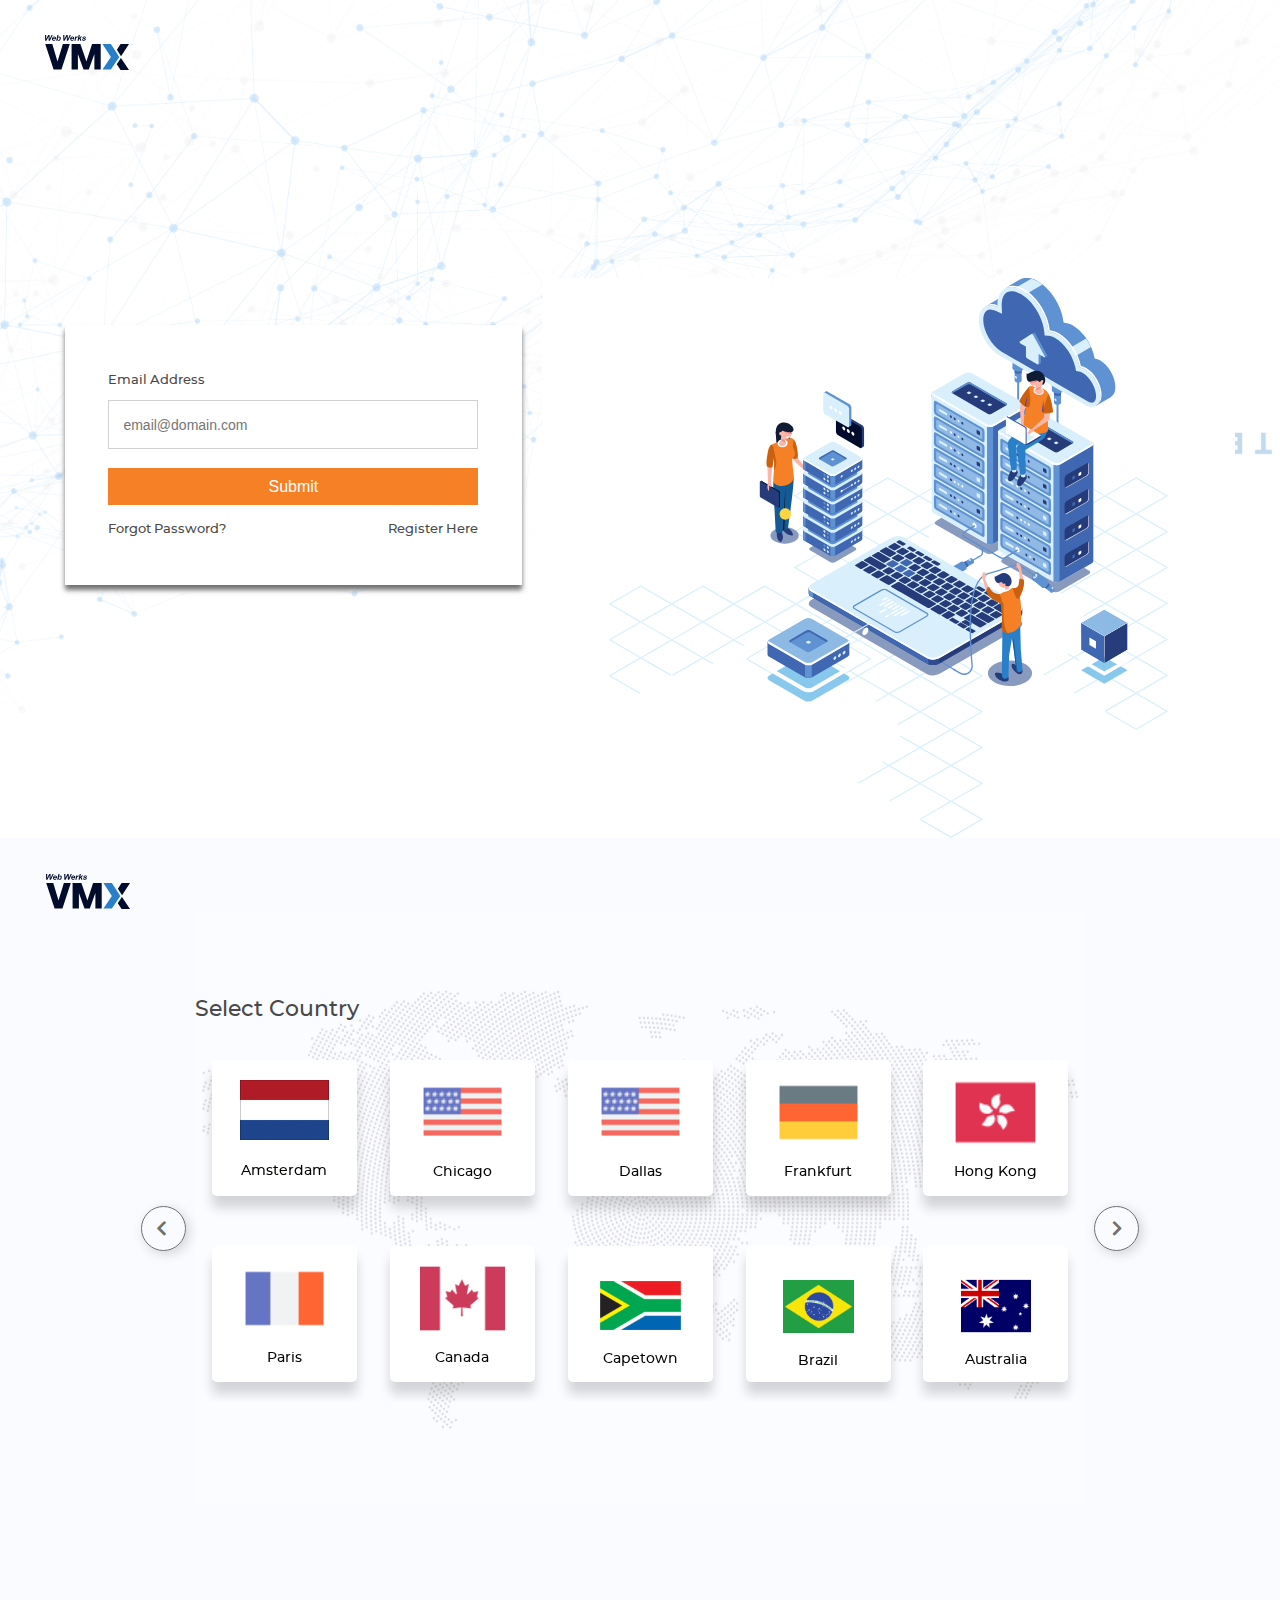
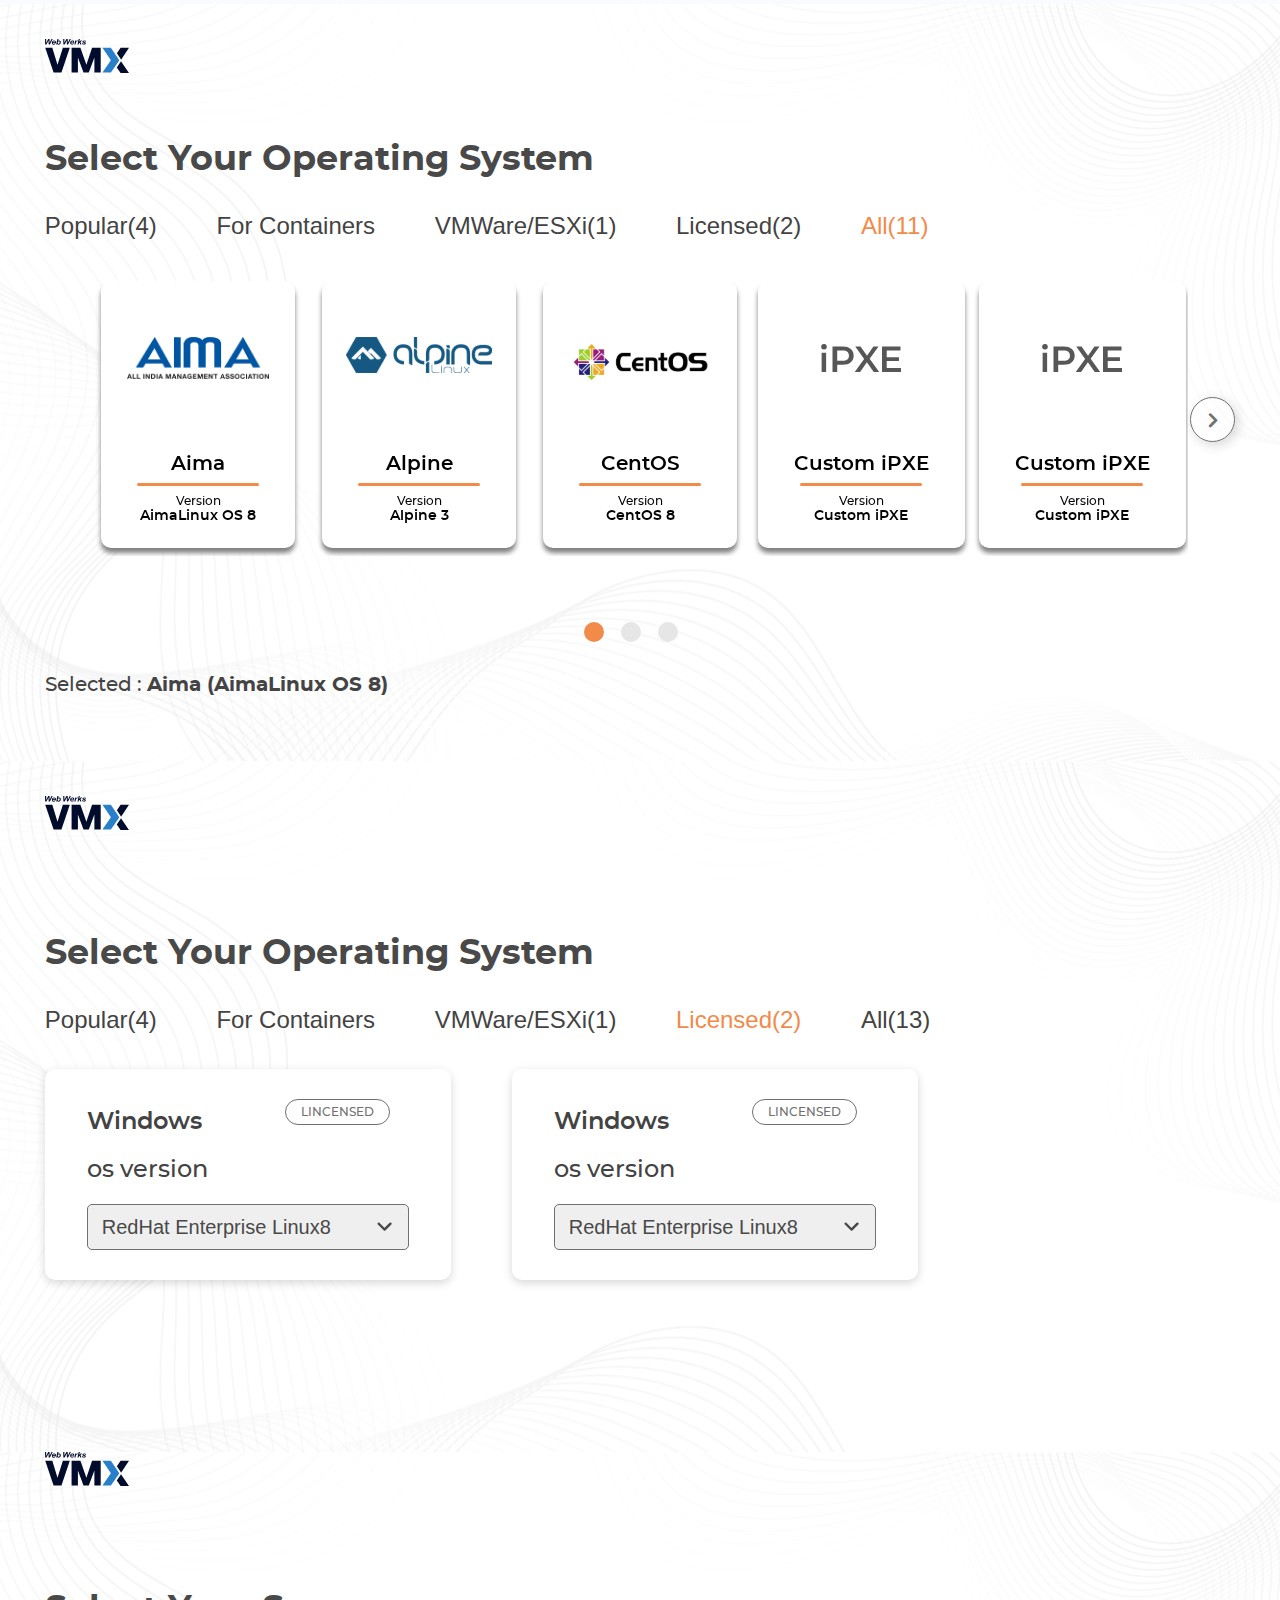
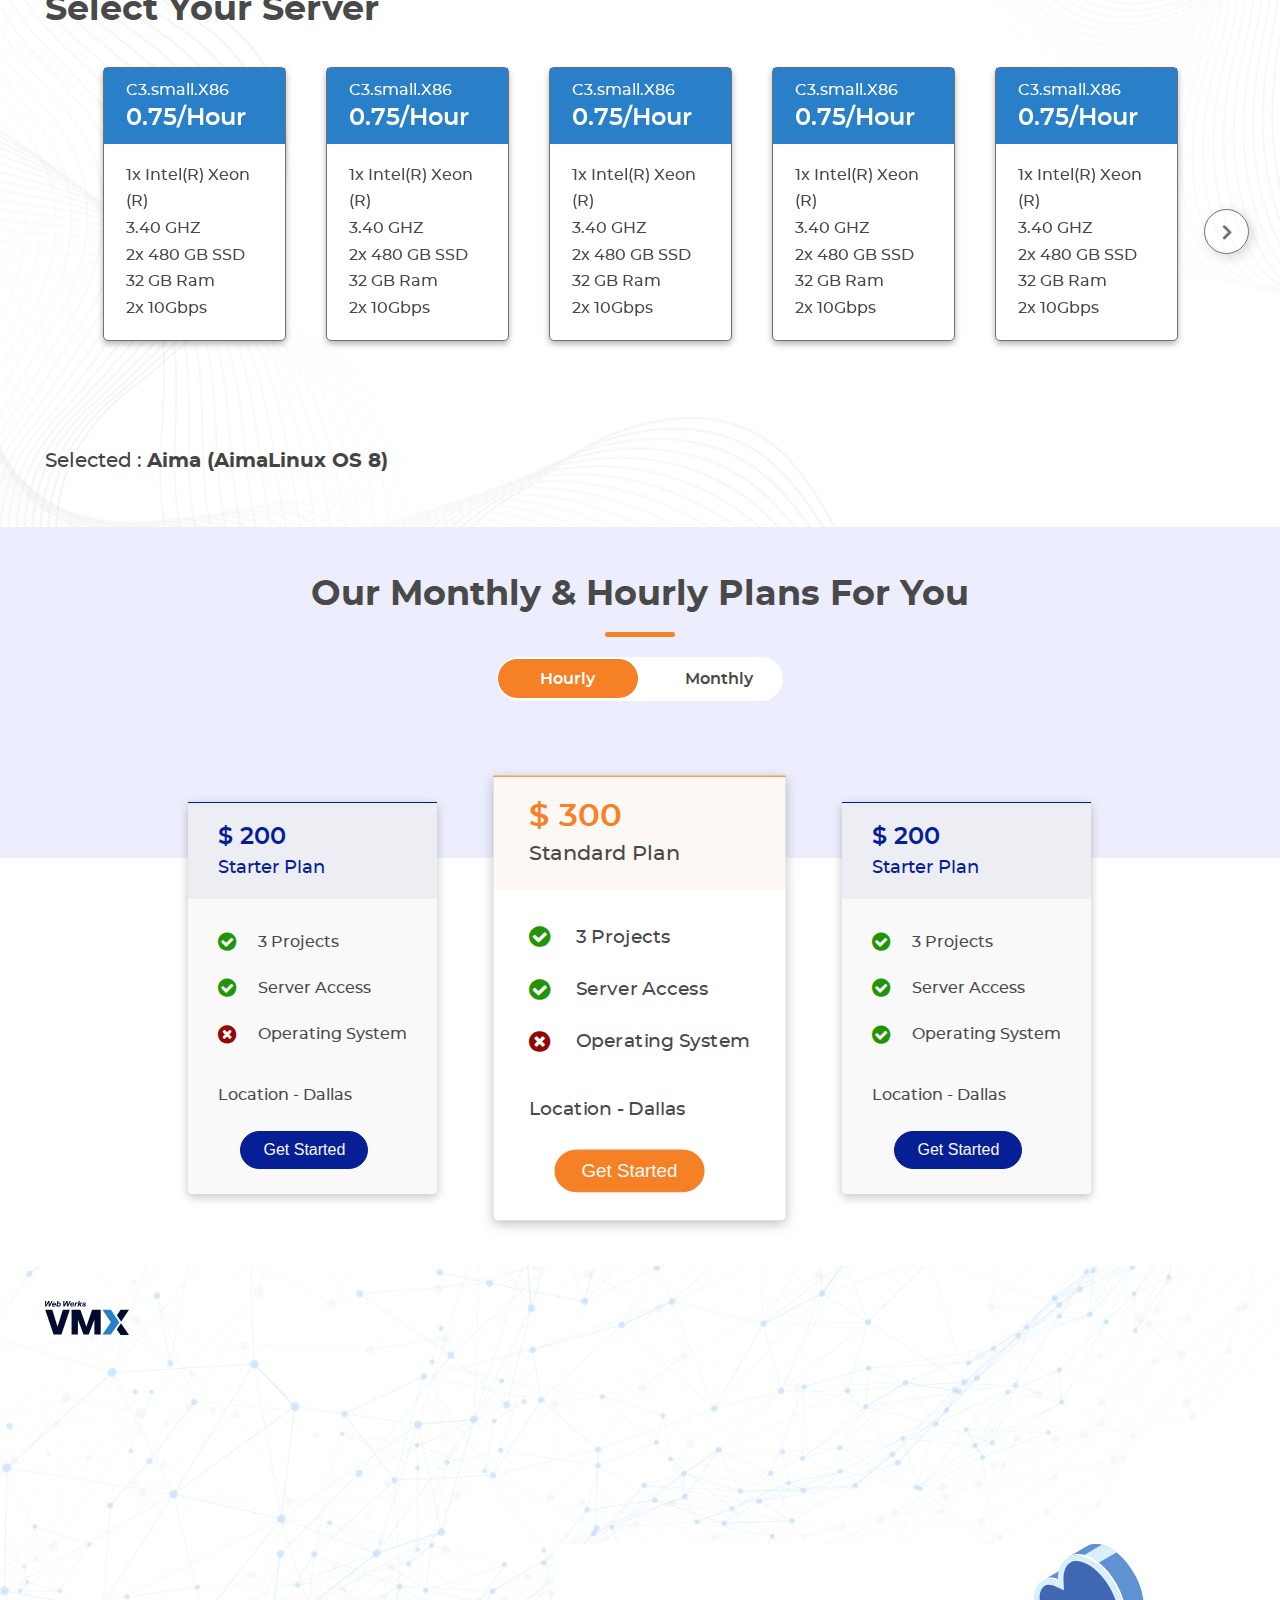
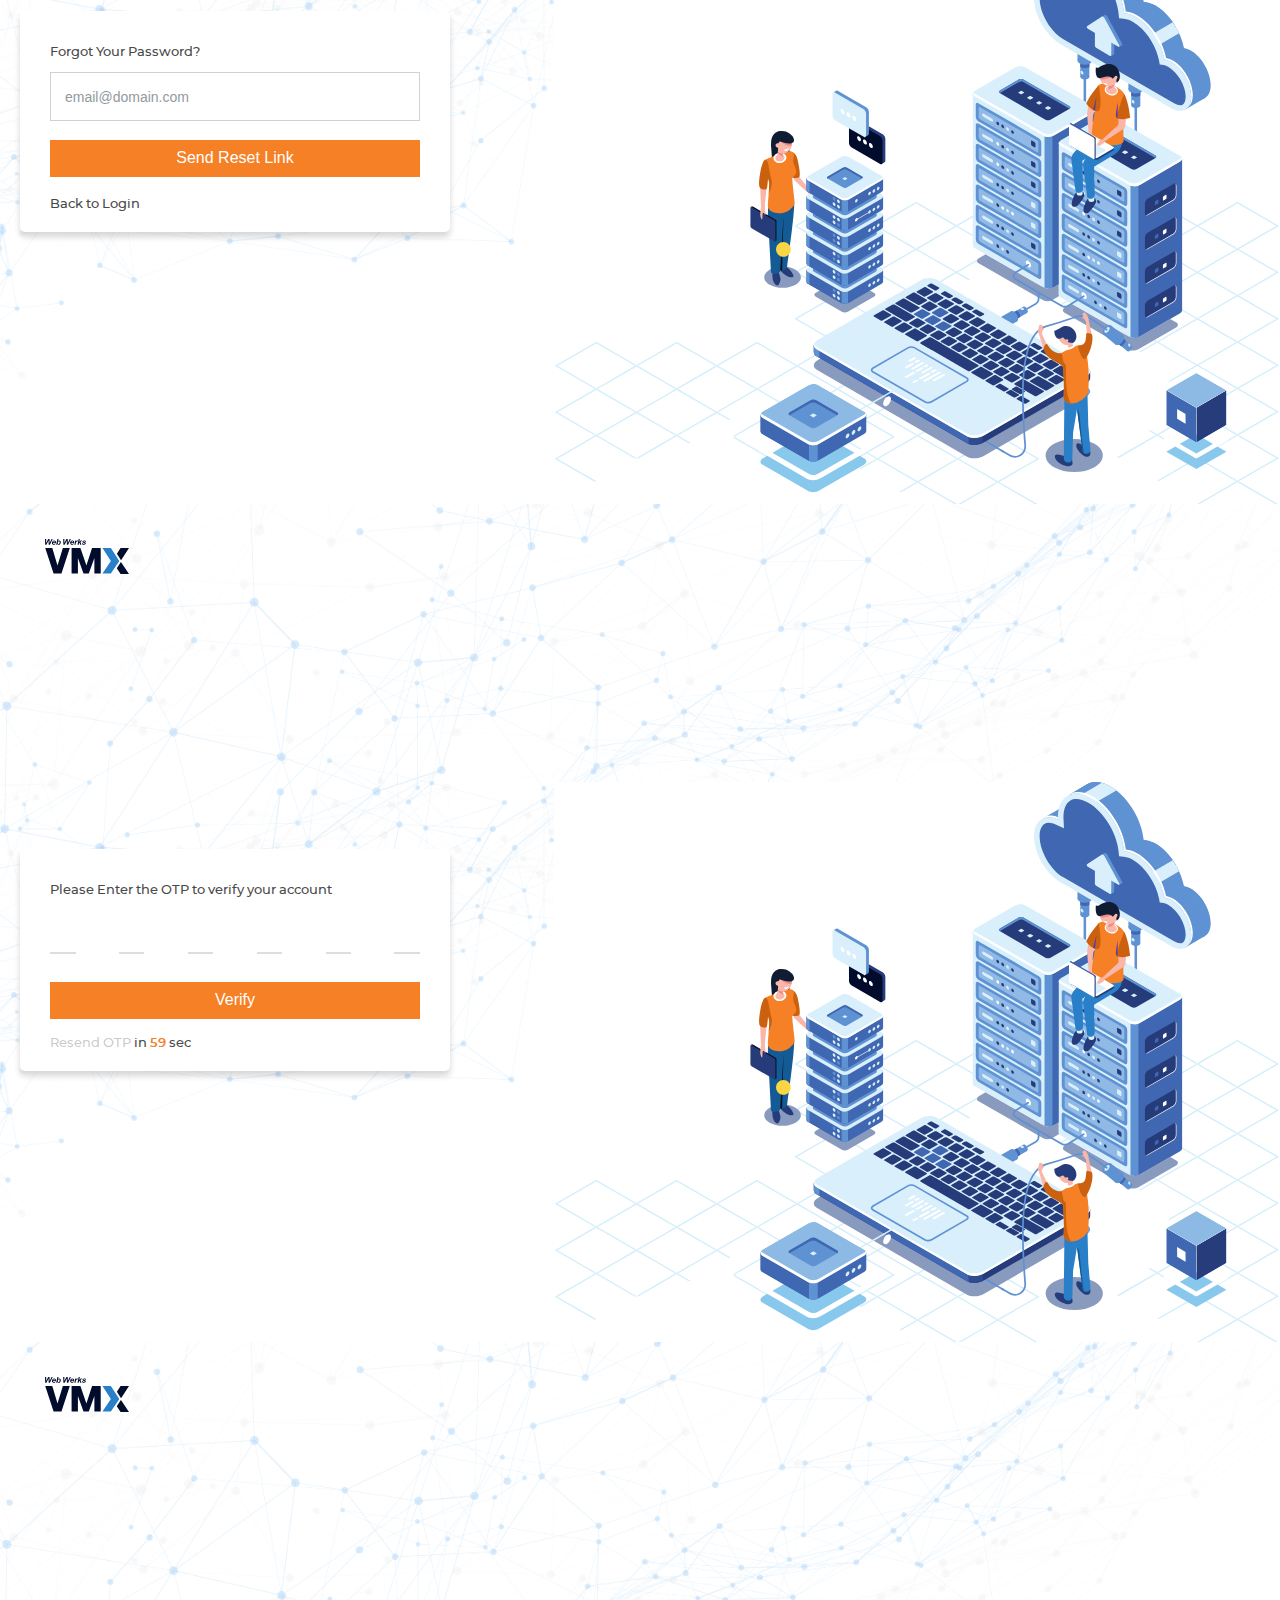
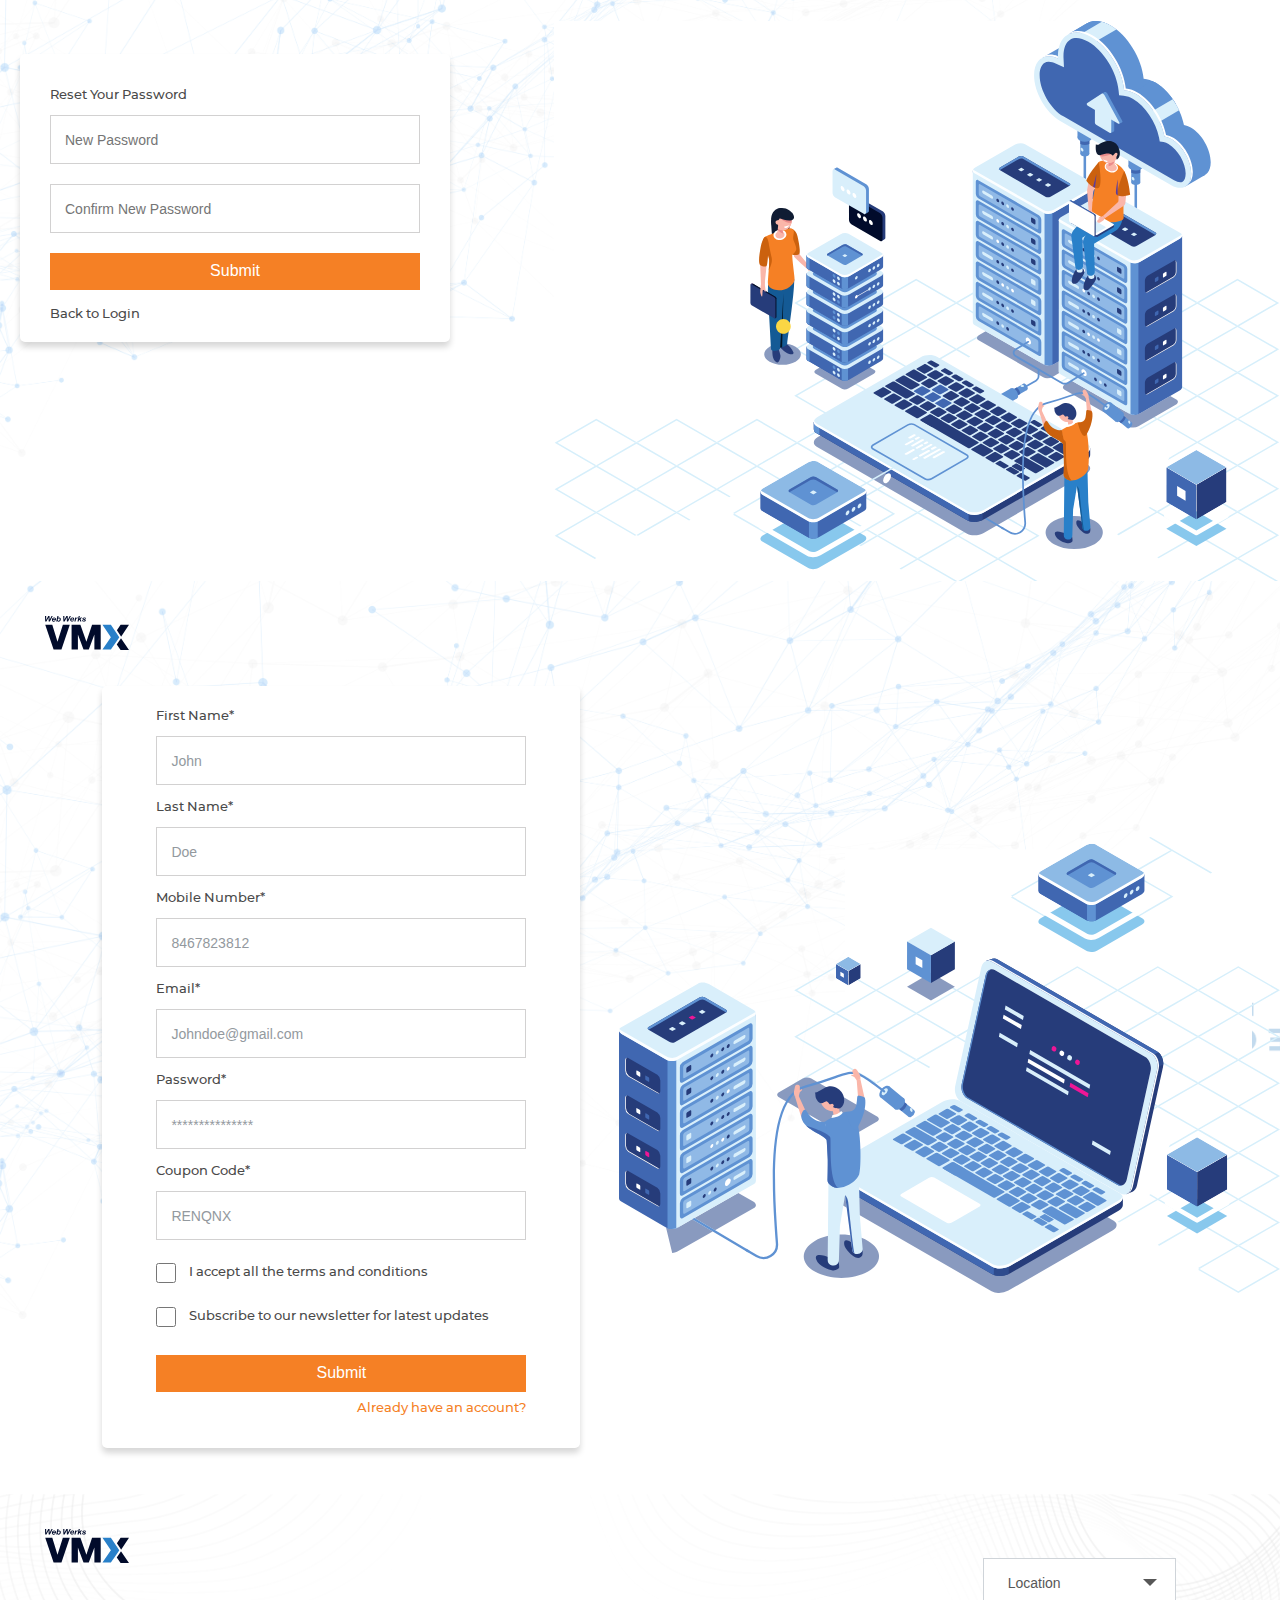
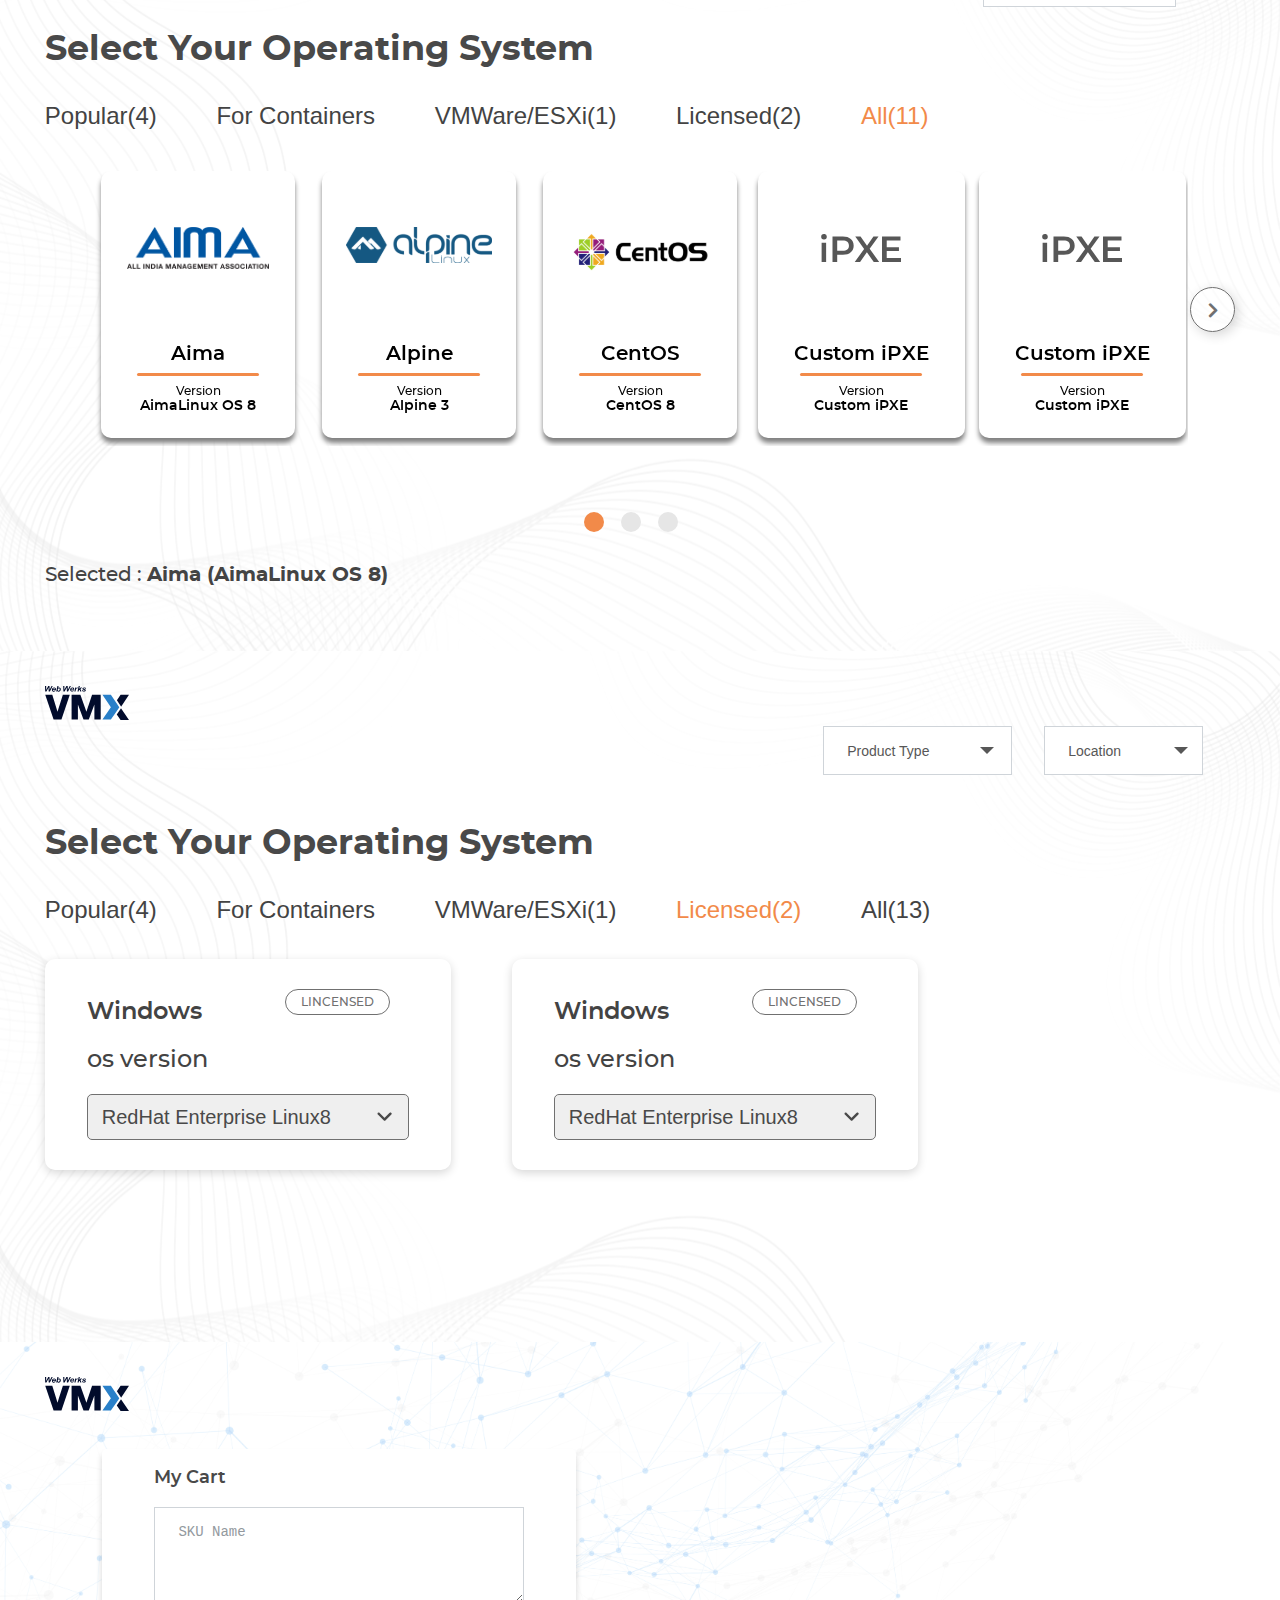
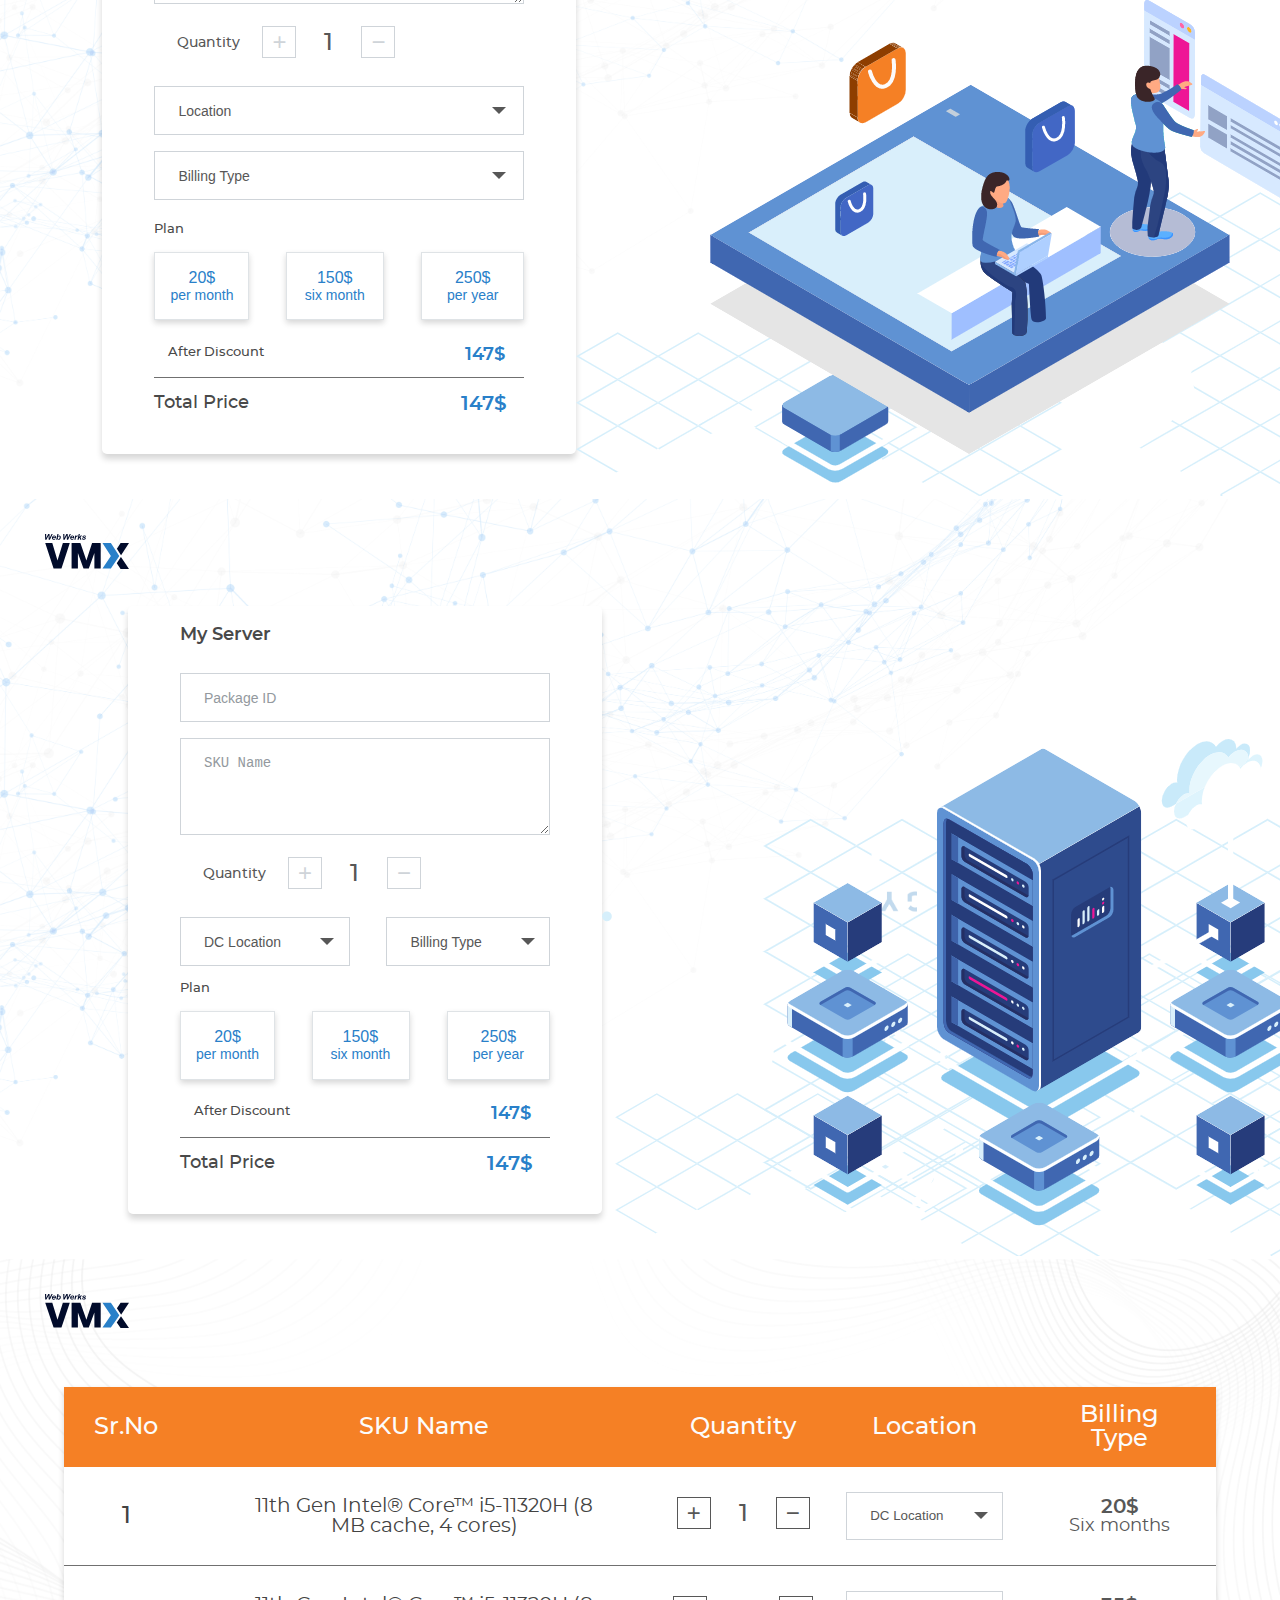
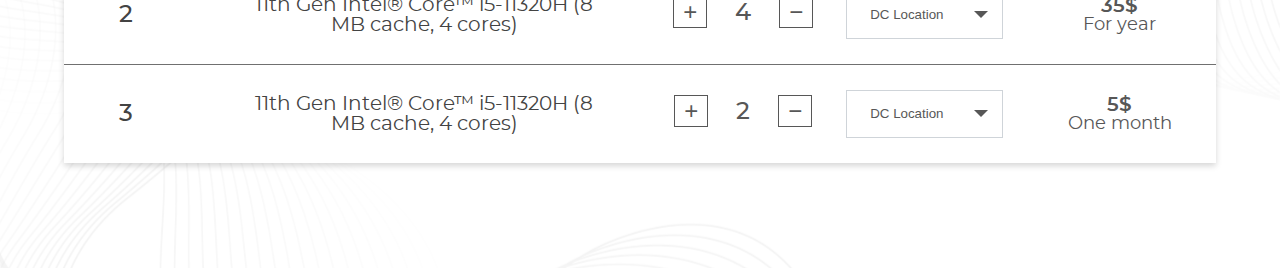
==== commit f2e818c8: "Adding files with index file changes" ====
--- a/index.html
+++ b/index.html
@@ -797,6 +797,475 @@
     </div>
     <!-- Plan div end -->
 
+    <!-- Forgot Password start -->
+        <div class="forgotpass">
+            <img src="../images/logo.svg" alt="logo" class="logo_img_resetpass">
+            <div class="forgotpass__block">
+                <div class="forgotpass__block-left">
+                    <form action="#" class="forgotpass__form">
+                        <label for="email" class="forgotpass__form-label">Forgot Your Password?</label>
+                        <input type="email" class="forgotpass__form-field" name="email_id" id="user_email" placeholder="email@domain.com" required>
+                        <button type="submit" class="forgotpass__form-submitbtn">Send Reset Link</button>
+                        <div class="forgotpass__form-anchorblock">
+                            <a href="#" class="forgotpass__form-anchorblock-text">Back to Login</a>
+                        </div>
+                    </form>
+                </div>
+                <div class="forgotpass__block-right"></div>
+            </div>  
+        </div>
+    <!-- Forgot Password end -->
+
+    <!-- OTP verification start -->
+        <div class="otpverify">
+            <img src="../images/logo.svg" alt="logo" class="logo_img_resetpass">
+            <div class="otpverify__block">
+                <div class="otpverify__block-left">
+                    <form action="#" class="otpverify__form">
+                        <label for="Password" class="otpverify__form-label">Please Enter the OTP to verify your account</label>
+                        <div class="otpverify__form-inputgroup">
+                            <input type="text" class="otpverify__form-field" id="digit-1" name="digit-1" data-next="digit-2" />
+                            <input type="text" class="otpverify__form-field" id="digit-2" name="digit-2" data-next="digit-3" data-previous="digit-1" />
+                            <input type="text" class="otpverify__form-field" id="digit-3" name="digit-3" data-next="digit-4" data-previous="digit-2" />
+                            <input type="text" class="otpverify__form-field" id="digit-4" name="digit-4" data-next="digit-5" data-previous="digit-3" />
+                            <input type="text" class="otpverify__form-field" id="digit-5" name="digit-5" data-next="digit-6" data-previous="digit-4" />
+                            <input type="text" class="otpverify__form-field" id="digit-6" name="digit-6" data-previous="digit-5" />
+                        </div>
+                        <button type="submit" class="otpverify__form-submitbtn">Verify</button>
+                        <div class="otpverify__form-anchorblock">
+                            <a href="#" class="otpverify__form-anchorblock-text">Resend OTP</a><p class="otpverify__form-anchorblock-timer"> in <span>59</span> sec</p>
+                        </div>
+                    </form>
+                </div>
+                <div class="otpverify__block-right"></div>
+            </div>
+        </div>
+    <!-- OTP verification end -->
+
+    <!-- Reset Password start -->
+        <div class="resetpass">
+            <img src="../images/logo.svg" alt="logo" class="logo_img_resetpass">
+            <div class="resetpass__block">
+                <div class="resetpass__block-left">
+                    <form action="#" class="resetpass__form">
+                        <label for="Password" class="resetpass__form-label">Reset Your Password</label>
+                        <input type="password" class="resetpass__form-field" name="password" id="user_new-password" placeholder="New Password" required>
+                        <input type="password" class="resetpass__form-field" name="password" id="user_con-password" placeholder="Confirm New Password" required>
+                        <button type="submit" class="resetpass__form-submitbtn">Submit</button>
+                        <div class="resetpass__form-anchorblock">
+                            <a href="#" class="resetpass__form-anchorblock-text">Back to Login</a>
+                        </div>
+                    </form>
+                </div>
+                <div class="resetpass__block-right"></div>
+            </div>
+        </div>
+    <!-- Reset Password end -->
+
+    <!-- Register start -->
+        <div class="register">
+            <img src="../images/logo.svg" alt="logo" class="logo_img_resetpass">
+            <div class="register__block">
+                <div class="register__block-left">
+                    <form action="#" class="register__form">
+                        <label for="name" class="register__form-label">First Name*</label>
+                        <input type="text" class="register__form-field" name="first_name" id="user_fname" placeholder="John" required>
+                        <label for="last_name" class="register__form-label">Last Name*</label>
+                        <input type="text" class="register__form-field" name="last_name" id="user_lname" placeholder="Doe" required>
+                        <label for="mobile_no" class="register__form-label">Mobile Number*</label>
+                        <input type="number" class="register__form-field" name="mobile_no" id="user_mobileno" placeholder="8467823812" min="10" max="10" required>
+                        <label for="email" class="register__form-label">Email*</label>
+                        <input type="email" class="register__form-field" name="user_email" id="user_email" placeholder="Johndoe@gmail.com" required>
+                        <label for="password" class="register__form-label">Password*</label>
+                        <input type="password" class="register__form-field" name="user_password" id="user_password" placeholder="***************" required>
+                        <label for="coupon_code" class="register__form-label">Coupon Code*</label>
+                        <input type="text" class="register__form-field" name="coupon_code" id="coupon_code" placeholder="RENQNX" required>
+                        <label for="term_condition" class="register__form-label--check"><input type="checkbox" class="register__form-checkbox">I accept all the terms and conditions</label>
+                        <label for="subscribe" class="register__form-label--check"><input type="checkbox" class="register__form-checkbox">Subscribe to our newsletter for latest updates</label>
+                        <button type="submit" class="register__form-submitbtn">Submit</button>
+                        <div class="register__form-anchorblock">
+                            <a href="#" class="register__form-anchorblock-text">Already have an account?</a>
+                        </div>
+                    </form>
+                </div>
+                <div class="register__block-right"><img src="../images/register.svg" alt="register"></div>
+            </div>  
+        </div>
+    <!-- Register end -->
+
+    <!-- OS changes start -->
+        <div class="os">
+            <div class="os__block container">
+                <img src="../images/logo.svg" alt="logo" class="logo_img">
+                <select name="os__block-select" id="os__block-selectloc" class="os__block-selectloc">
+                    <option value="location">Location</option>
+                    <option value="location">Location</option>
+                    <option value="location">Location</option>
+                </select>
+                <div class="os__content">
+                    <h2 class="os__content_heading">Select Your Operating System</h2>
+                    <ul class="os__content_filter-list">
+                        <li><button class="os__content_filterbtn" onclick="os_btn()">Popular(4)</button></li>
+                        <li><button class="os__content_filterbtn" onclick="os_btn()">For Containers</button></li>
+                        <li><button class="os__content_filterbtn" onclick="os_btn()">VMWare/ESXi(1)</button></li>
+                        <li><button class="os__content_filterbtn" onclick="os_btn()">Licensed(2)</button></li>
+                        <li><button class="os__content_filterbtn--all" id="active_btn" onclick="os_btn_all()">All(11)</button></li>
+                    </ul>
+                    <!-- Carousel code start -->
+                    <div class="owl-carousel os__slider">
+                        <div class="os__sliderwrapper os__sliderwrapper_active">
+                            <div class="os__slider_content">
+                                <img src="../images/Aima.png" alt="aima_logo" class="os__slider_logoimg" id="aima_img">
+                                <div class="os__slider_description">
+                                    <h2 class="os__slider_heading">Aima</h2>
+                                    <div class="os__slider_hrline"></div>
+                                    <p class="os__slider_versionpara">Version</p>
+                                    <p class="os__slider_ospara">AimaLinux OS 8</p>
+                                </div>
+                            </div>
+                        </div>
+                        <div class="os__sliderwrapper">
+                            <div class="os__slider_content">
+                                <img src="../images/alpine_logo.svg" alt="alpine_logo" class="os__slider_logoimg">
+                                <div class="os__slider_description">
+                                    <h2 class="os__slider_heading">Alpine</h2>
+                                    <div class="os__slider_hrline"></div>
+                                    <p class="os__slider_versionpara">Version</p>
+                                    <p class="os__slider_ospara">Alpine 3</p>
+                                </div>
+                            </div>
+                        </div>
+                        <div class="os__sliderwrapper">
+                            <div class="os__slider_content">
+                                <img src="../images/centos_logo.svg" alt="centos_logo" class="os__slider_logoimg">
+                                <div class="os__slider_description">
+                                    <h2 class="os__slider_heading">CentOS</h2>
+                                    <div class="os__slider_hrline"></div>
+                                    <p class="os__slider_versionpara">Version</p>
+                                    <p class="os__slider_ospara">CentOS 8</p>
+                                </div>
+                            </div>
+                        </div>
+                        <div class="os__sliderwrapper">
+                            <div class="os__slider_content">
+                                <img src="../images/ipxe_logo.svg" alt="ipxe_logo" class="os__slider_logoimg--ipxe">
+                                <div class="os__slider_description">
+                                    <h2 class="os__slider_heading">Custom iPXE</h2>
+                                    <div class="os__slider_hrline"></div>
+                                    <p class="os__slider_versionpara">Version</p>
+                                    <p class="os__slider_ospara">Custom iPXE</p>
+                                </div>
+                            </div>
+                        </div>
+                        <div class="os__sliderwrapper">
+                            <div class="os__slider_content">
+                                <img src="../images/ipxe_logo.svg" alt="ipxe_logo" class="os__slider_logoimg--ipxe">
+                                <div class="os__slider_description">
+                                    <h2 class="os__slider_heading">Custom iPXE</h2>
+                                    <div class="os__slider_hrline"></div>
+                                    <p class="os__slider_versionpara">Version</p>
+                                    <p class="os__slider_ospara">Custom iPXE</p>
+                                </div>
+                            </div>
+                        </div>
+
+                        <div class="os__sliderwrapper">
+                            <div class="os__slider_content">
+                                <img src="../images/Aima.png" alt="aima_logo" class="os__slider_logoimg" id="aima_img">
+                                <div class="os__slider_description">
+                                    <h2 class="os__slider_heading">Aima</h2>
+                                    <div class="os__slider_hrline"></div>
+                                    <p class="os__slider_versionpara">Version</p>
+                                    <p class="os__slider_ospara">AimaLinux OS 8</p>
+                                </div>
+                            </div>
+                        </div>
+                        <div class="os__sliderwrapper">
+                            <div class="os__slider_content">
+                                <img src="../images/alpine_logo.svg" alt="alpine_logo" class="os__slider_logoimg">
+                                <div class="os__slider_description">
+                                    <h2 class="os__slider_heading">Alpine</h2>
+                                    <div class="os__slider_hrline"></div>
+                                    <p class="os__slider_versionpara">Version</p>
+                                    <p class="os__slider_ospara">Alpine 3</p>
+                                </div>
+                            </div>
+                        </div>
+                        <div class="os__sliderwrapper">
+                            <div class="os__slider_content">
+                                <img src="../images/centos_logo.svg" alt="centos_logo" class="os__slider_logoimg">
+                                <div class="os__slider_description">
+                                    <h2 class="os__slider_heading">CentOS</h2>
+                                    <div class="os__slider_hrline"></div>
+                                    <p class="os__slider_versionpara">Version</p>
+                                    <p class="os__slider_ospara">CentOS 8</p>
+                                </div>
+                            </div>
+                        </div>
+                        <div class="os__sliderwrapper">
+                            <div class="os__slider_content">
+                                <img src="../images/ipxe_logo.svg" alt="ipxe_logo" class="os__slider_logoimg--ipxe">
+                                <div class="os__slider_description">
+                                    <h2 class="os__slider_heading">Custom iPXE</h2>
+                                    <div class="os__slider_hrline"></div>
+                                    <p class="os__slider_versionpara">Version</p>
+                                    <p class="os__slider_ospara">Custom iPXE</p>
+                                </div>
+                            </div>
+                        </div>
+                        <div class="os__sliderwrapper">
+                            <div class="os__slider_content">
+                                <img src="../images/ipxe_logo.svg" alt="ipxe_logo" class="os__slider_logoimg--ipxe">
+                                <div class="os__slider_description">
+                                    <h2 class="os__slider_heading">Custom iPXE</h2>
+                                    <div class="os__slider_hrline"></div>
+                                    <p class="os__slider_versionpara">Version</p>
+                                    <p class="os__slider_ospara">Custom iPXE</p>
+                                </div>
+                            </div>
+                        </div>
+                    </div>
+                    <!-- Carousel code end -->
+                    <p class="os__content_selectedos">Selected : <span>Aima (AimaLinux OS 8)</span></p>
+                </div>
+                <!-- nav arrow -->
+                <div class="os__slider_nextarrow">
+                    <span class="fa fa-angle-right"></span>
+                </div>
+                <div class="os__slider_prevarrow">
+                    <span class="fa fa-angle-left"></span>
+                </div>
+            </div>
+        </div>
+    <!-- OS changes end -->
+
+    <!-- Select OS changes start -->
+        <div class="selectos">
+            <div class="selectos__block container">
+                <img src="../images/logo.svg" alt="logo" class="logo_img">
+                <div class="selectos__block-selectgroup">
+                    <select name="selectos__block-select" id="selectos__block-selectloc" class="selectos__block-select">
+                        <option value="product">Product Type</option>
+                        <option value="product">Product Type</option>
+                        <option value="product">Product Type</option>
+                    </select>
+                    <select name="selectos__block-select" id="selectos__block-selectbilling" class="selectos__block-select">
+                        <option value="Location">Location</option>
+                        <option value="Location">Location</option>
+                        <option value="Location">Location</option>
+                    </select>
+                </div>
+                <div class="selectos__content">
+                    <h2 class="selectos__content_heading">Select Your Operating System</h2>
+                    <ul class="selectos__content_filter-list">
+                        <li><button class="selectos__content_filterbtn" onclick="selectos_btn()">Popular(4)</button></li>
+                        <li><button class="selectos__content_filterbtn" onclick="selectos_btn()">For Containers</button></li>
+                        <li><button class="selectos__content_filterbtn" onclick="selectos_btn()">VMWare/ESXi(1)</button></li>
+                        <li><button class="selectos__content_filterbtn--all" id="active_btn2" onclick="selectos_btn_all()">Licensed(2)</button></li>
+                        <li><button class="selectos__content_filterbtn" onclick="selectos_btn()">All(13)</button></li>
+                    </ul>
+                    <div class="selectos__content_version">
+                        <div class="selectos__content_version-contentone">
+                            <div class="selectos__content_version-pills">Lincensed</div>
+                            <h3 class="selectos__content_version-contentone_heading">Windows</h3>
+                            <h4 class="selectos__content_version-contentone_subheading">os version</h4>
+                            <select name="osversion_contentone" id="osversion_contentone" class="selectos__content_version-selectversion">
+                                <option value="redhatlinux8">RedHat Enterprise Linux8 </option>
+                                <option value="redhatlinux8">RedHat Enterprise Linux8 </option>
+                                <option value="redhatlinux8">RedHat Enterprise Linux8 </option>
+                            </select>
+                        </div>
+                        <div class="selectos__content_version-contenttwo">
+                            <div class="selectos__content_version-pills">Lincensed</div>
+                            <h3 class="selectos__content_version-contenttwo_heading">Windows</h3>
+                            <h4 class="selectos__content_version-contenttwo_subheading">os version</h4>
+                            <select name="osversion_contenttwo" id="osversion_contenttwo" class="selectos__content_version-selectversion">
+                                <option value="redhatlinux8">RedHat Enterprise Linux8 </option>
+                                <option value="redhatlinux8">RedHat Enterprise Linux8 </option>
+                                <option value="redhatlinux8">RedHat Enterprise Linux8 </option>
+                            </select>
+                        </div>
+                    </div>
+                </div>
+            </div>
+        </div>
+    <!-- Select OS changes end -->
+
+    <!-- My cart start -->
+        <div class="mycart">
+            <img src="../images/logo.svg" alt="logo" class="logo_img_resetpass">
+            <div class="mycart__block">
+                <div class="mycart__block-left">
+                    <form action="#" class="mycart__form">
+                        <label for="email" class="mycart__form-label">My Cart</label>
+                        <textarea class="mycart__form-field" name="sku_name" id="sku_name" placeholder="SKU Name"></textarea>
+                        <label for="qunantity" class="mycart__form-label--ql">Quantity 
+                            <button class="ql-btn">&plus;</button>
+                            <span>1</span>
+                            <button class="ql-btn">&minus;</button>
+                        </label>
+                        <select name="mycart__form-select" id="mycart__form-selectloc" class="mycart__form-select">
+                            <option value="location">Location</option>
+                            <option value="location">Location</option>
+                            <option value="location">Location</option>
+                        </select>
+                        <select name="mycart__form-select" id="mycart__form-selectbilling" class="mycart__form-select">
+                            <option value="Billing Type">Billing Type</option>
+                            <option value="Billing Type">Billing Type</option>
+                            <option value="Billing Type">Billing Type</option>
+                        </select>
+                        <label for="plan" class="mycart__form-label--plan">Plan</label>
+                        <div class="mycart__form-btngroup">
+                            <button class="plan-btn">20$ <span>per month</span></button>
+                            <button class="plan-btn">150$ <span>six month</span></button>
+                            <button class="plan-btn">250$ <span>per year</span></button>
+                        </div>
+                        <div class="mycart__form-discount">
+                            <label for="discount">After Discount</label>
+                            <span>147$</span>
+                        </div>
+                        <div class="mycart__form-breakline"></div>
+                        <div class="mycart__form-total">
+                            <label for="discount">Total Price</label>
+                            <span>147$</span>
+                        </div>
+                    </form>
+                </div>
+                <div class="mycart__block-right"><img  src="../images/my_cartpng.png" alt="my_cart"></div>
+            </div>  
+        </div>
+    <!-- My cart end -->
+
+    <!-- My server start -->
+        <div class="myserver">
+            <img src="../images/logo.svg" alt="logo" class="logo_img_resetpass">
+            <div class="myserver__block">
+                <div class="myserver__block-left">
+                    <form action="#" class="myserver__form">
+                        <label for="email" class="myserver__form-label">My Server</label>
+                        <input type="text" class="myserver__form-field_id" placeholder="Package ID">
+                        <textarea class="myserver__form-field" name="sku_name" id="sku_name" placeholder="SKU Name"></textarea>
+                        <label for="qunantity" class="myserver__form-label--ql">Quantity 
+                            <button class="ql-btn">&plus;</button>
+                            <span>1</span>
+                            <button class="ql-btn">&minus;</button>
+                        </label>
+                        <div class="myserver__form-selectgroup">
+                            <select name="myserver__form-select" id="myserver__form-selectloc" class="myserver__form-select">
+                                <option value="location">DC Location</option>
+                                <option value="location">DC Location</option>
+                                <option value="location">DC Location</option>
+                            </select>
+                            <select name="myserver__form-select" id="myserver__form-selectbilling" class="myserver__form-select">
+                                <option value="Billing Type">Billing Type</option>
+                                <option value="Billing Type">Billing Type</option>
+                                <option value="Billing Type">Billing Type</option>
+                            </select>
+                        </div>
+                        <label for="plan" class="myserver__form-label--plan">Plan</label>
+                        <div class="myserver__form-btngroup">
+                            <button class="plan-btn">20$ <span>per month</span></button>
+                            <button class="plan-btn">150$ <span>six month</span></button>
+                            <button class="plan-btn">250$ <span>per year</span></button>
+                        </div>
+                        <div class="myserver__form-discount">
+                            <label for="discount">After Discount</label>
+                            <span>147$</span>
+                        </div>
+                        <div class="myserver__form-breakline"></div>
+                        <div class="myserver__form-total">
+                            <label for="discount">Total Price</label>
+                            <span>147$</span>
+                        </div>
+                    </form>
+                </div>
+                <div class="myserver__block-right"><img  src="../images/my_server1.png" alt="my_serverpng"></div>
+            </div>  
+        </div>
+    <!-- My server end -->
+
+    <!-- Server cart start -->
+        <div class="server-cart">
+            <img src="../images/logo.svg" alt="logo" class="logo_img_resetpass">
+            <table class="server-cart__billing-table">
+                <thead>
+                    <tr>
+                        <th>Sr.No</th>
+                        <th>SKU Name</th>
+                        <th>Quantity</th>
+                        <th>Location</th>
+                        <th>Billing Type</th>
+                    </tr>
+                </thead>
+                <tbody>
+                    <tr>
+                        <td class="sr_num">1</td>
+                        <td>
+                            <div class="server_name">11th Gen Intel&#174; Core&#8482; i5-11320H (8 MB cache, 4 cores)</div>
+                        </td>
+                        <td>
+                            <button class="ql-btn">&plus;</button>
+                            <span class="ql-btn--span">1</span>
+                            <button class="ql-btn">&minus;</button>
+                        </td>
+                        <td>
+                            <select name="location" id="billing-table__selectloc" class="billing-table__select">
+                                <option value="location">DC Location</option>
+                                <option value="location">DC Location</option>
+                                <option value="location">DC Location</option>
+                            </select>
+                        </td>
+                        <td>
+                            <div class="billing-type">20$ <span>Six months</span></div>
+                        </td>
+                    </tr>
+                    <tr>
+                        <td class="sr_num">2</td>
+                        <td>
+                            <div class="server_name">11th Gen Intel&#174; Core&#8482; i5-11320H (8 MB cache, 4 cores)</div>
+                        </td>
+                        <td>
+                            <button class="ql-btn">&plus;</button>
+                            <span class="ql-btn--span">4</span>
+                            <button class="ql-btn">&minus;</button>
+                        </td>
+                        <td>
+                            <select name="location" id="billing-table__selectloc" class="billing-table__select">
+                                <option value="location">DC Location</option>
+                                <option value="location">DC Location</option>
+                                <option value="location">DC Location</option>
+                            </select>
+                        </td>
+                        <td>
+                            <div class="billing-type">35$ <span>For year</span></div>
+                        </td>
+                    </tr>
+                    <tr>
+                        <td class="sr_num">3</td>
+                        <td>
+                            <div class="server_name">11th Gen Intel&#174; Core&#8482; i5-11320H (8 MB cache, 4 cores)</div>
+                        </td>
+                        <td>
+                            <button class="ql-btn">&plus;</button>
+                            <span class="ql-btn--span">2</span>
+                            <button class="ql-btn">&minus;</button>
+                        </td>
+                        <td>
+                            <select name="location" id="billing-table__selectloc" class="billing-table__select">
+                                <option value="location">DC Location</option>
+                                <option value="location">DC Location</option>
+                                <option value="location">DC Location</option>
+                            </select>
+                        </td>
+                        <td>
+                            <div class="billing-type">5$ <span>One month</span></div>
+                        </td>
+                    </tr>
+                </tbody>
+            </table>
+        </div>
+    <!-- Server cart end -->
+
     <!-- Jquery -->
     <script src="https://cdnjs.cloudflare.com/ajax/libs/jquery/3.5.1/jquery.min.js"></script>
     <!-- Owl Carousel -->
--- a/css/style.css
+++ b/css/style.css
@@ -447,6 +447,33 @@
   position: relative;
   height: 100%;
 }
+.os__block-selectloc {
+  position: absolute;
+  top: 64px;
+  right: 5%;
+  border: 1px solid #CFD4D9;
+  font-size: 14px;
+  padding: 16px 114px 15px 24px;
+  background-color: #FFFFFF;
+  color: #575757;
+  font-weight: 500;
+  background-image: url(../images/android-arrow-dropdown.svg);
+  background-position: 90%;
+  background-repeat: no-repeat;
+  -webkit-appearance: none;
+  -moz-appearance: none;
+  appearance: none;
+}
+@media (max-width: 640px) {
+  .os__block-selectloc {
+    padding: 14px 50px 13px 18px;
+  }
+}
+@media (max-width: 767px) {
+  .os__block-selectloc {
+    font-size: 12px;
+  }
+}
 .os__block .os__slider_nextarrow, .os__block .os__slider_prevarrow {
   width: 45px;
   height: 45px;
@@ -795,6 +822,49 @@
 }
 .selectos__block {
   height: 100%;
+  position: relative;
+}
+.selectos__block-selectgroup {
+  position: absolute;
+  right: 0%;
+  top: 75px;
+  display: flex;
+}
+@media (max-width: 575px) {
+  .selectos__block-selectgroup {
+    flex-direction: column;
+    top: 65px;
+  }
+}
+.selectos__block-select {
+  border: 1px solid #CFD4D9;
+  font-size: 14px;
+  margin-right: 32px;
+  padding: 16px 81px 15px 23px;
+  background-color: #FFFFFF;
+  color: #575757;
+  font-weight: 500;
+  background-image: url(../images/android-arrow-dropdown.svg);
+  background-position: 90%;
+  background-repeat: no-repeat;
+  -webkit-appearance: none;
+  -moz-appearance: none;
+  appearance: none;
+}
+@media (max-width: 640px) {
+  .selectos__block-select {
+    padding: 14px 50px 13px 18px;
+  }
+}
+@media (max-width: 767px) {
+  .selectos__block-select {
+    font-size: 12px;
+  }
+}
+@media (max-width: 575px) {
+  .selectos__block-select {
+    margin-bottom: 10px;
+  }
 }
 .selectos__block .selectos__content {
   margin: 102.5px 0px 0px 0px;
@@ -1584,7 +1654,6 @@
   background-size: cover;
   width: 100%;
   font-family: "montserrat";
-  padding: 0px 23px;
 }
 @media (min-width: 1367px) {
   .resetpass {
@@ -1662,7 +1731,7 @@
 }
 @media (max-width: 991px) {
   .resetpass__block-left {
-    margin-top: 184px;
+    margin-top: 120px;
     width: 75%;
     height: auto;
     padding: 35px 54px 21px;
@@ -1743,7 +1812,6 @@
   background-size: cover;
   width: 100%;
   font-family: "montserrat";
-  padding: 0px 23px;
 }
 @media (min-width: 1367px) {
   .otpverify {
@@ -1821,7 +1889,7 @@
 }
 @media (max-width: 991px) {
   .otpverify__block-left {
-    margin-top: 184px;
+    margin-top: 120px;
     width: 75%;
     height: auto;
     padding: 35px 54px 21px;
@@ -1915,7 +1983,6 @@
   background-size: cover;
   width: 100%;
   font-family: "montserrat";
-  padding: 0px 23px;
 }
 @media (min-width: 1367px) {
   .forgotpass {
@@ -1993,7 +2060,7 @@
 }
 @media (max-width: 991px) {
   .forgotpass__block-left {
-    margin-top: 184px;
+    margin-top: 120px;
     width: 75%;
     height: auto;
     padding: 35px 54px 21px;
@@ -2081,7 +2148,6 @@
   background-size: cover;
   width: 100%;
   font-family: "montserrat";
-  padding: 0px 23px;
 }
 @media (min-width: 1367px) {
   .register {
@@ -2117,6 +2183,9 @@
     margin-top: 45px;
     width: 95%;
   }
+  .register__block-right img {
+    width: 100%;
+  }
 }
 .register__block-left {
   background-color: #FFFFFF;
@@ -2145,7 +2214,6 @@
 @media (max-width: 425px) {
   .register__block-left {
     padding: 24px 20px 33px;
-    width: 95%;
   }
 }
 .register .register__form {
@@ -2228,4 +2296,811 @@
   font-size: 13px;
   font-weight: 500;
   color: #F58025;
+}
+
+.mycart {
+  background-image: url("../images/register_bg.svg");
+  background-repeat: no-repeat;
+  background-size: cover;
+  width: 100%;
+  font-family: "montserrat";
+}
+@media (min-width: 1367px) {
+  .mycart {
+    max-width: 1366px;
+    margin: 0 auto;
+    width: auto;
+  }
+}
+@media (max-width: 991px) {
+  .mycart {
+    height: auto;
+  }
+}
+.mycart__block {
+  margin: 34.5px 0px 0px;
+  display: flex;
+  flex-wrap: nowrap;
+  /* height: fit-content; */
+  width: 100%;
+  justify-content: space-between;
+}
+@media (max-width: 991px) {
+  .mycart__block {
+    flex-wrap: wrap;
+    justify-content: space-around;
+  }
+}
+.mycart__block-right {
+  align-self: flex-end;
+}
+@media (max-width: 991px) {
+  .mycart__block-right {
+    background-color: transparent;
+    margin-top: 45px;
+    width: 95%;
+  }
+  .mycart__block-right img {
+    width: 100%;
+  }
+}
+.mycart__block-left {
+  background-color: #FFFFFF;
+  box-shadow: 0px 5px 6px rgba(0, 0, 0, 0.16);
+  border-radius: 5px;
+  display: flex;
+  align-items: center;
+  justify-content: center;
+  align-self: center;
+  padding: 20px 52px 40px;
+  margin-bottom: 45px;
+  margin-left: 8%;
+}
+@media (max-width: 991px) {
+  .mycart__block-left {
+    width: 75%;
+    height: auto;
+    margin-left: 0%;
+  }
+}
+@media (max-width: 575px) {
+  .mycart__block-left {
+    width: 90%;
+    padding: 20px 20px 40px;
+  }
+}
+.mycart .mycart__form {
+  display: flex;
+  flex-direction: column;
+  width: 370px;
+}
+@media (max-width: 991px) {
+  .mycart .mycart__form {
+    width: 100%;
+  }
+}
+.mycart .mycart__form-label {
+  font-size: 18px;
+  font-weight: 600;
+  color: #494949;
+}
+@media (max-width: 767px) {
+  .mycart .mycart__form-label {
+    font-size: 16px;
+  }
+}
+.mycart .mycart__form-label--ql {
+  font-size: 14px;
+  font-weight: 500;
+  color: #575757;
+  margin: 0px 0px 23px 23px;
+  padding-bottom: 2px;
+}
+@media (max-width: 767px) {
+  .mycart .mycart__form-label--ql {
+    font-size: 12px;
+  }
+}
+.mycart .mycart__form-label--ql span {
+  font-size: 24px;
+  font-weight: 500;
+  margin: 2px 6px 0px 24px;
+  vertical-align: middle;
+  position: relative;
+  bottom: 2px;
+}
+@media (max-width: 767px) {
+  .mycart .mycart__form-label--ql span {
+    font-size: 22px;
+  }
+}
+.mycart .mycart__form-label--plan {
+  font-size: 13px;
+  font-weight: 500;
+  margin: 7px 0px 16px;
+  color: #494949;
+}
+.mycart .mycart__form .ql-btn {
+  margin: 0px 0px 0px 18px;
+  width: 34px;
+  height: 32px;
+  font-size: 24px;
+  font-weight: 500;
+  background-color: #FFFFFF;
+  color: #CFD4D9;
+  border: 1px solid #CFD4D9;
+  vertical-align: middle;
+  bottom: 3px;
+  position: relative;
+  cursor: pointer;
+}
+.mycart .mycart__form .ql-btn:hover {
+  border: 1px solid #afb5bb;
+  color: #afb5bb;
+}
+@media (max-width: 767px) {
+  .mycart .mycart__form .ql-btn {
+    font-size: 22px;
+    width: 32px;
+    height: 30px;
+  }
+}
+.mycart .mycart__form-field {
+  margin: 20px 0px 25px;
+  height: 97px;
+  padding: 16px 23px;
+  font-size: 14px;
+  border: 1px solid #CFD4D9;
+  font-weight: 500;
+}
+.mycart .mycart__form-field::-moz-placeholder {
+  color: #93999E;
+}
+.mycart .mycart__form-field:-ms-input-placeholder {
+  color: #93999E;
+}
+.mycart .mycart__form-field::placeholder {
+  color: #93999E;
+}
+@media (max-width: 767px) {
+  .mycart .mycart__form-field {
+    font-size: 12px;
+  }
+}
+@media (max-width: 375px) {
+  .mycart .mycart__form-field {
+    padding: 16px 6px 15px 8px;
+  }
+}
+.mycart .mycart__form-field:focus {
+  outline: none;
+  border: 1px solid #707070;
+}
+.mycart .mycart__form-select {
+  border: 1px solid #CFD4D9;
+  font-size: 14px;
+  margin-bottom: 16px;
+  padding: 16px 0px 15px 23px;
+  background-color: #FFFFFF;
+  color: #575757;
+  font-weight: 500;
+  background-image: url(../images/android-arrow-dropdown.svg);
+  background-position: 95%;
+  background-repeat: no-repeat;
+  -webkit-appearance: none;
+  -moz-appearance: none;
+  appearance: none;
+}
+@media (max-width: 767px) {
+  .mycart .mycart__form-select {
+    font-size: 12px;
+    padding: 14px 0px 15px 20px;
+  }
+}
+.mycart .mycart__form-btngroup {
+  display: flex;
+  justify-content: space-between;
+}
+.mycart .mycart__form-btngroup .plan-btn {
+  color: #2980C9;
+  font-size: 16px;
+  font-weight: 500;
+  background-color: #FFFFFF;
+  border: 0.5px solid rgba(207, 212, 217, 0.66);
+  box-shadow: 0px 3px 6px rgba(0, 0, 0, 0.16);
+  cursor: pointer;
+}
+@media (max-width: 767px) {
+  .mycart .mycart__form-btngroup .plan-btn {
+    font-size: 14px;
+  }
+}
+.mycart .mycart__form-btngroup .plan-btn span {
+  display: block;
+  font-weight: 300;
+  font-size: 14px;
+}
+@media (max-width: 767px) {
+  .mycart .mycart__form-btngroup .plan-btn span {
+    font-size: 12px;
+  }
+}
+.mycart .mycart__form-btngroup .plan-btn:nth-child(1) {
+  padding: 16px 15px 16.7px;
+}
+@media (max-width: 476px) {
+  .mycart .mycart__form-btngroup .plan-btn:nth-child(1) {
+    padding: 16px 10px 14.7px;
+  }
+}
+.mycart .mycart__form-btngroup .plan-btn:nth-child(2) {
+  padding: 16px 18.5px 16.7px 17.5px;
+}
+@media (max-width: 476px) {
+  .mycart .mycart__form-btngroup .plan-btn:nth-child(2) {
+    padding: 16px 14px 16.7px 13px;
+  }
+}
+.mycart .mycart__form-btngroup .plan-btn:nth-child(3) {
+  padding: 16px 25px 16.7px;
+}
+@media (max-width: 476px) {
+  .mycart .mycart__form-btngroup .plan-btn:nth-child(3) {
+    padding: 16px 18px 16.7px;
+  }
+}
+.mycart .mycart__form-discount {
+  margin: 25.3px 0px 13.5px;
+  padding: 0px 19px 0px 14px;
+  display: flex;
+  justify-content: space-between;
+}
+.mycart .mycart__form-discount label {
+  font-weight: 500;
+  font-size: 13px;
+  color: #494949;
+}
+.mycart .mycart__form-discount span {
+  font-size: 18px;
+  font-weight: 600;
+  color: #2980C9;
+}
+@media (max-width: 767px) {
+  .mycart .mycart__form-discount span {
+    font-size: 16px;
+  }
+}
+.mycart .mycart__form-breakline {
+  height: 0.5px;
+  background-color: #707070;
+}
+.mycart .mycart__form-total {
+  margin-top: 16.5px;
+  padding-right: 17.5px;
+  display: flex;
+  justify-content: space-between;
+}
+.mycart .mycart__form-total label {
+  color: #494949;
+  font-size: 18px;
+  font-weight: 500;
+}
+@media (max-width: 767px) {
+  .mycart .mycart__form-total label {
+    font-size: 16px;
+  }
+}
+.mycart .mycart__form-total span {
+  font-size: 20px;
+  font-weight: 600;
+  color: #2980C9;
+}
+@media (max-width: 767px) {
+  .mycart .mycart__form-total span {
+    font-size: 18px;
+  }
+}
+
+.myserver {
+  background-image: url("../images/register_bg.svg");
+  background-repeat: no-repeat;
+  background-size: cover;
+  width: 100%;
+  font-family: "montserrat";
+}
+@media (min-width: 1367px) {
+  .myserver {
+    max-width: 1366px;
+    margin: 0 auto;
+    width: auto;
+  }
+}
+@media (max-width: 991px) {
+  .myserver {
+    height: auto;
+  }
+}
+.myserver__block {
+  margin: 34.5px 0px 0px;
+  display: flex;
+  flex-wrap: nowrap;
+  /* height: fit-content; */
+  width: 100%;
+  justify-content: space-between;
+}
+@media (max-width: 991px) {
+  .myserver__block {
+    flex-wrap: wrap;
+    justify-content: space-around;
+  }
+}
+.myserver__block-right {
+  align-self: flex-end;
+}
+@media (max-width: 991px) {
+  .myserver__block-right {
+    background-color: transparent;
+    margin-top: 45px;
+    width: 95%;
+  }
+  .myserver__block-right img {
+    width: 100%;
+  }
+}
+.myserver__block-left {
+  background-color: #FFFFFF;
+  box-shadow: 0px 5px 6px rgba(0, 0, 0, 0.16);
+  border-radius: 5px;
+  display: flex;
+  align-items: center;
+  justify-content: center;
+  align-self: center;
+  padding: 20px 52px 40px;
+  margin-bottom: 45px;
+  margin-left: 10%;
+}
+@media (max-width: 991px) {
+  .myserver__block-left {
+    width: 75%;
+    height: auto;
+    margin-left: 0%;
+  }
+}
+@media (max-width: 575px) {
+  .myserver__block-left {
+    width: 90%;
+    padding: 20px 20px 40px;
+  }
+}
+.myserver .myserver__form {
+  display: flex;
+  flex-direction: column;
+  width: 370px;
+}
+@media (max-width: 991px) {
+  .myserver .myserver__form {
+    width: 100%;
+  }
+}
+.myserver .myserver__form-label {
+  font-size: 18px;
+  font-weight: 600;
+  color: #494949;
+}
+@media (max-width: 767px) {
+  .myserver .myserver__form-label {
+    font-size: 16px;
+  }
+}
+.myserver .myserver__form-label--ql {
+  font-size: 14px;
+  font-weight: 500;
+  color: #575757;
+  margin: 0px 0px 23px 23px;
+  padding-bottom: 2px;
+}
+@media (max-width: 767px) {
+  .myserver .myserver__form-label--ql {
+    font-size: 12px;
+  }
+}
+.myserver .myserver__form-label--ql span {
+  font-size: 24px;
+  font-weight: 500;
+  margin: 2px 6px 0px 24px;
+  vertical-align: middle;
+  position: relative;
+  bottom: 2px;
+}
+@media (max-width: 767px) {
+  .myserver .myserver__form-label--ql span {
+    font-size: 22px;
+  }
+}
+.myserver .myserver__form-label--plan {
+  font-size: 13px;
+  font-weight: 500;
+  margin: 0px 0px 16px;
+  color: #494949;
+}
+.myserver .myserver__form .ql-btn {
+  margin: 0px 0px 0px 18px;
+  width: 34px;
+  height: 32px;
+  font-size: 24px;
+  font-weight: 500;
+  background-color: #FFFFFF;
+  color: #CFD4D9;
+  border: 1px solid #CFD4D9;
+  vertical-align: middle;
+  bottom: 3px;
+  position: relative;
+  cursor: pointer;
+}
+.myserver .myserver__form .ql-btn:hover {
+  border: 1px solid #afb5bb;
+  color: #afb5bb;
+}
+@media (max-width: 767px) {
+  .myserver .myserver__form .ql-btn {
+    font-size: 22px;
+    width: 32px;
+    height: 30px;
+  }
+}
+.myserver .myserver__form-field_id {
+  margin-top: 29px;
+  border: 1px solid #CFD4D9;
+  background-color: #FFFFFF;
+  padding: 16px 23px 15px;
+  font-size: 14px;
+  font-weight: 500;
+}
+.myserver .myserver__form-field_id::-moz-placeholder {
+  color: #93999E;
+}
+.myserver .myserver__form-field_id:-ms-input-placeholder {
+  color: #93999E;
+}
+.myserver .myserver__form-field_id::placeholder {
+  color: #93999E;
+}
+@media (max-width: 767px) {
+  .myserver .myserver__form-field_id {
+    font-size: 12px;
+  }
+}
+.myserver .myserver__form-field {
+  margin: 16px 0px 25px;
+  height: 97px;
+  padding: 16px 23px;
+  font-size: 14px;
+  border: 1px solid #CFD4D9;
+  font-weight: 500;
+}
+.myserver .myserver__form-field::-moz-placeholder {
+  color: #93999E;
+}
+.myserver .myserver__form-field:-ms-input-placeholder {
+  color: #93999E;
+}
+.myserver .myserver__form-field::placeholder {
+  color: #93999E;
+}
+@media (max-width: 767px) {
+  .myserver .myserver__form-field {
+    font-size: 12px;
+  }
+}
+@media (max-width: 375px) {
+  .myserver .myserver__form-field {
+    padding: 16px 6px 15px 8px;
+  }
+}
+.myserver .myserver__form-field:focus {
+  outline: none;
+  border: 1px solid #707070;
+}
+.myserver .myserver__form-selectgroup {
+  display: flex;
+  justify-content: space-between;
+}
+@media (max-width: 425px) {
+  .myserver .myserver__form-selectgroup {
+    flex-direction: column;
+  }
+}
+.myserver .myserver__form-select {
+  border: 1px solid #CFD4D9;
+  font-size: 14px;
+  margin-bottom: 16px;
+  padding: 16px 18% 15px 23px;
+  background-color: #FFFFFF;
+  color: #575757;
+  font-weight: 500;
+  background-image: url(../images/android-arrow-dropdown.svg);
+  background-position: 90%;
+  background-repeat: no-repeat;
+  -webkit-appearance: none;
+  -moz-appearance: none;
+  appearance: none;
+}
+@media (max-width: 767px) {
+  .myserver .myserver__form-select {
+    font-size: 12px;
+  }
+}
+.myserver .myserver__form-btngroup {
+  display: flex;
+  justify-content: space-between;
+}
+.myserver .myserver__form-btngroup .plan-btn {
+  color: #2980C9;
+  font-size: 16px;
+  font-weight: 500;
+  background-color: #FFFFFF;
+  border: 0.5px solid rgba(207, 212, 217, 0.66);
+  box-shadow: 0px 3px 6px rgba(0, 0, 0, 0.16);
+  cursor: pointer;
+}
+@media (max-width: 767px) {
+  .myserver .myserver__form-btngroup .plan-btn {
+    font-size: 14px;
+  }
+}
+.myserver .myserver__form-btngroup .plan-btn span {
+  display: block;
+  font-weight: 300;
+  font-size: 14px;
+}
+@media (max-width: 767px) {
+  .myserver .myserver__form-btngroup .plan-btn span {
+    font-size: 12px;
+  }
+}
+.myserver .myserver__form-btngroup .plan-btn:nth-child(1) {
+  padding: 16px 15px 16.7px;
+}
+@media (max-width: 476px) {
+  .myserver .myserver__form-btngroup .plan-btn:nth-child(1) {
+    padding: 16px 10px 14.7px;
+  }
+}
+.myserver .myserver__form-btngroup .plan-btn:nth-child(2) {
+  padding: 16px 18.5px 16.7px 17.5px;
+}
+@media (max-width: 476px) {
+  .myserver .myserver__form-btngroup .plan-btn:nth-child(2) {
+    padding: 16px 14px 16.7px 13px;
+  }
+}
+.myserver .myserver__form-btngroup .plan-btn:nth-child(3) {
+  padding: 16px 25px 16.7px;
+}
+@media (max-width: 476px) {
+  .myserver .myserver__form-btngroup .plan-btn:nth-child(3) {
+    padding: 16px 18px 16.7px;
+  }
+}
+.myserver .myserver__form-discount {
+  margin: 25.3px 0px 13.5px;
+  padding: 0px 19px 0px 14px;
+  display: flex;
+  justify-content: space-between;
+}
+.myserver .myserver__form-discount label {
+  font-weight: 500;
+  font-size: 13px;
+  color: #494949;
+}
+.myserver .myserver__form-discount span {
+  font-size: 18px;
+  font-weight: 600;
+  color: #2980C9;
+}
+@media (max-width: 767px) {
+  .myserver .myserver__form-discount span {
+    font-size: 16px;
+  }
+}
+.myserver .myserver__form-breakline {
+  height: 0.5px;
+  background-color: #707070;
+}
+.myserver .myserver__form-total {
+  margin-top: 16.5px;
+  padding-right: 17.5px;
+  display: flex;
+  justify-content: space-between;
+}
+.myserver .myserver__form-total label {
+  color: #494949;
+  font-size: 18px;
+  font-weight: 500;
+}
+@media (max-width: 767px) {
+  .myserver .myserver__form-total label {
+    font-size: 16px;
+  }
+}
+.myserver .myserver__form-total span {
+  font-size: 20px;
+  font-weight: 600;
+  color: #2980C9;
+}
+@media (max-width: 767px) {
+  .myserver .myserver__form-total span {
+    font-size: 18px;
+  }
+}
+
+.server-cart {
+  background-image: url("../images/server_bg.svg");
+  background-repeat: no-repeat;
+  background-size: cover;
+  width: 100%;
+  height: -webkit-fit-content;
+  height: -moz-fit-content;
+  height: fit-content;
+  font-family: "montserrat";
+  padding-bottom: 50px;
+}
+@media (min-width: 1367px) {
+  .server-cart {
+    max-width: 1366px;
+    margin: 0 auto;
+    width: auto;
+  }
+}
+@media (max-width: 991px) {
+  .server-cart {
+    height: auto;
+  }
+}
+.server-cart__billing-table {
+  width: 90%;
+  margin: 55.5px auto;
+  text-align: center;
+  border-collapse: collapse;
+  box-shadow: 0px 3px 6px rgba(0, 0, 0, 0.16);
+}
+.server-cart__billing-table thead th {
+  padding: 16px 30px;
+  background-color: #F58025;
+  color: #FCFCFC;
+  font-size: 24px;
+  font-weight: 500;
+}
+@media (max-width: 767px) {
+  .server-cart__billing-table thead th {
+    font-size: 22px;
+  }
+}
+.server-cart__billing-table tbody {
+  background-color: #FFFFFF;
+}
+.server-cart__billing-table tbody tr {
+  border-bottom: 0.5px solid #707070;
+}
+.server-cart__billing-table tbody tr:last-child {
+  border-bottom: none;
+}
+.server-cart__billing-table tbody td {
+  padding: 25px 0px;
+}
+.server-cart__billing-table .sr_num {
+  color: #434343;
+  font-size: 24px;
+  font-weight: 500;
+}
+@media (max-width: 767px) {
+  .server-cart__billing-table .sr_num {
+    font-size: 22px;
+  }
+}
+.server-cart__billing-table .server_name {
+  color: #434343;
+  font-size: 20px;
+  font-weight: 300;
+  width: 75%;
+  margin: 0px auto;
+}
+@media (max-width: 991px) {
+  .server-cart__billing-table .server_name {
+    width: 90%;
+  }
+}
+@media (max-width: 767px) {
+  .server-cart__billing-table .server_name {
+    font-size: 18px;
+  }
+}
+.server-cart__billing-table .ql-btn {
+  margin: 0px 0px 0px 0px;
+  width: 34px;
+  height: 32px;
+  font-size: 24px;
+  font-weight: 500;
+  background-color: #FFFFFF;
+  color: #575757;
+  border: 1px solid #575757;
+  vertical-align: middle;
+  bottom: 3px;
+  position: relative;
+  cursor: pointer;
+}
+.server-cart__billing-table .ql-btn:hover {
+  border: 1px solid rgba(87, 87, 87, 0.7725490196);
+  color: rgba(87, 87, 87, 0.7725490196);
+}
+@media (max-width: 767px) {
+  .server-cart__billing-table .ql-btn {
+    font-size: 22px;
+    width: 32px;
+    height: 30px;
+  }
+}
+.server-cart__billing-table .ql-btn--span {
+  font-size: 24px;
+  font-weight: 500;
+  margin: 2px 24px 0px 24px;
+  vertical-align: middle;
+  position: relative;
+  bottom: 2px;
+  color: #575757;
+}
+@media (max-width: 991px) {
+  .server-cart__billing-table .ql-btn--span {
+    margin: 2px 15px 0px 15px;
+  }
+}
+@media (max-width: 767px) {
+  .server-cart__billing-table .ql-btn--span {
+    font-size: 22px;
+  }
+}
+.server-cart__billing-table .billing-table__select {
+  border: 1px solid #CFD4D9;
+  background-color: #FFFFFF;
+  color: #575757;
+  font-size: 14;
+  font-weight: 500;
+  background-image: url(../images/android-arrow-dropdown.svg);
+  background-position: 90%;
+  background-repeat: no-repeat;
+  -webkit-appearance: none;
+  -moz-appearance: none;
+  appearance: none;
+  padding: 15px 58px 16px 23px;
+  margin: 0px 20px;
+}
+@media (max-width: 991px) {
+  .server-cart__billing-table .billing-table__select {
+    margin: 0px 10px;
+  }
+}
+@media (max-width: 767px) {
+  .server-cart__billing-table .billing-table__select {
+    font-size: 12px;
+  }
+}
+.server-cart__billing-table .billing-type {
+  color: #575757;
+  font-size: 20px;
+  font-weight: 600;
+}
+@media (max-width: 767px) {
+  .server-cart__billing-table .billing-type {
+    font-size: 18px;
+  }
+}
+.server-cart__billing-table .billing-type span {
+  display: block;
+  font-size: 18px;
+  font-weight: 300;
+}
+@media (max-width: 767px) {
+  .server-cart__billing-table .billing-type span {
+    font-size: 16px;
+  }
 }/*# sourceMappingURL=style.css.map */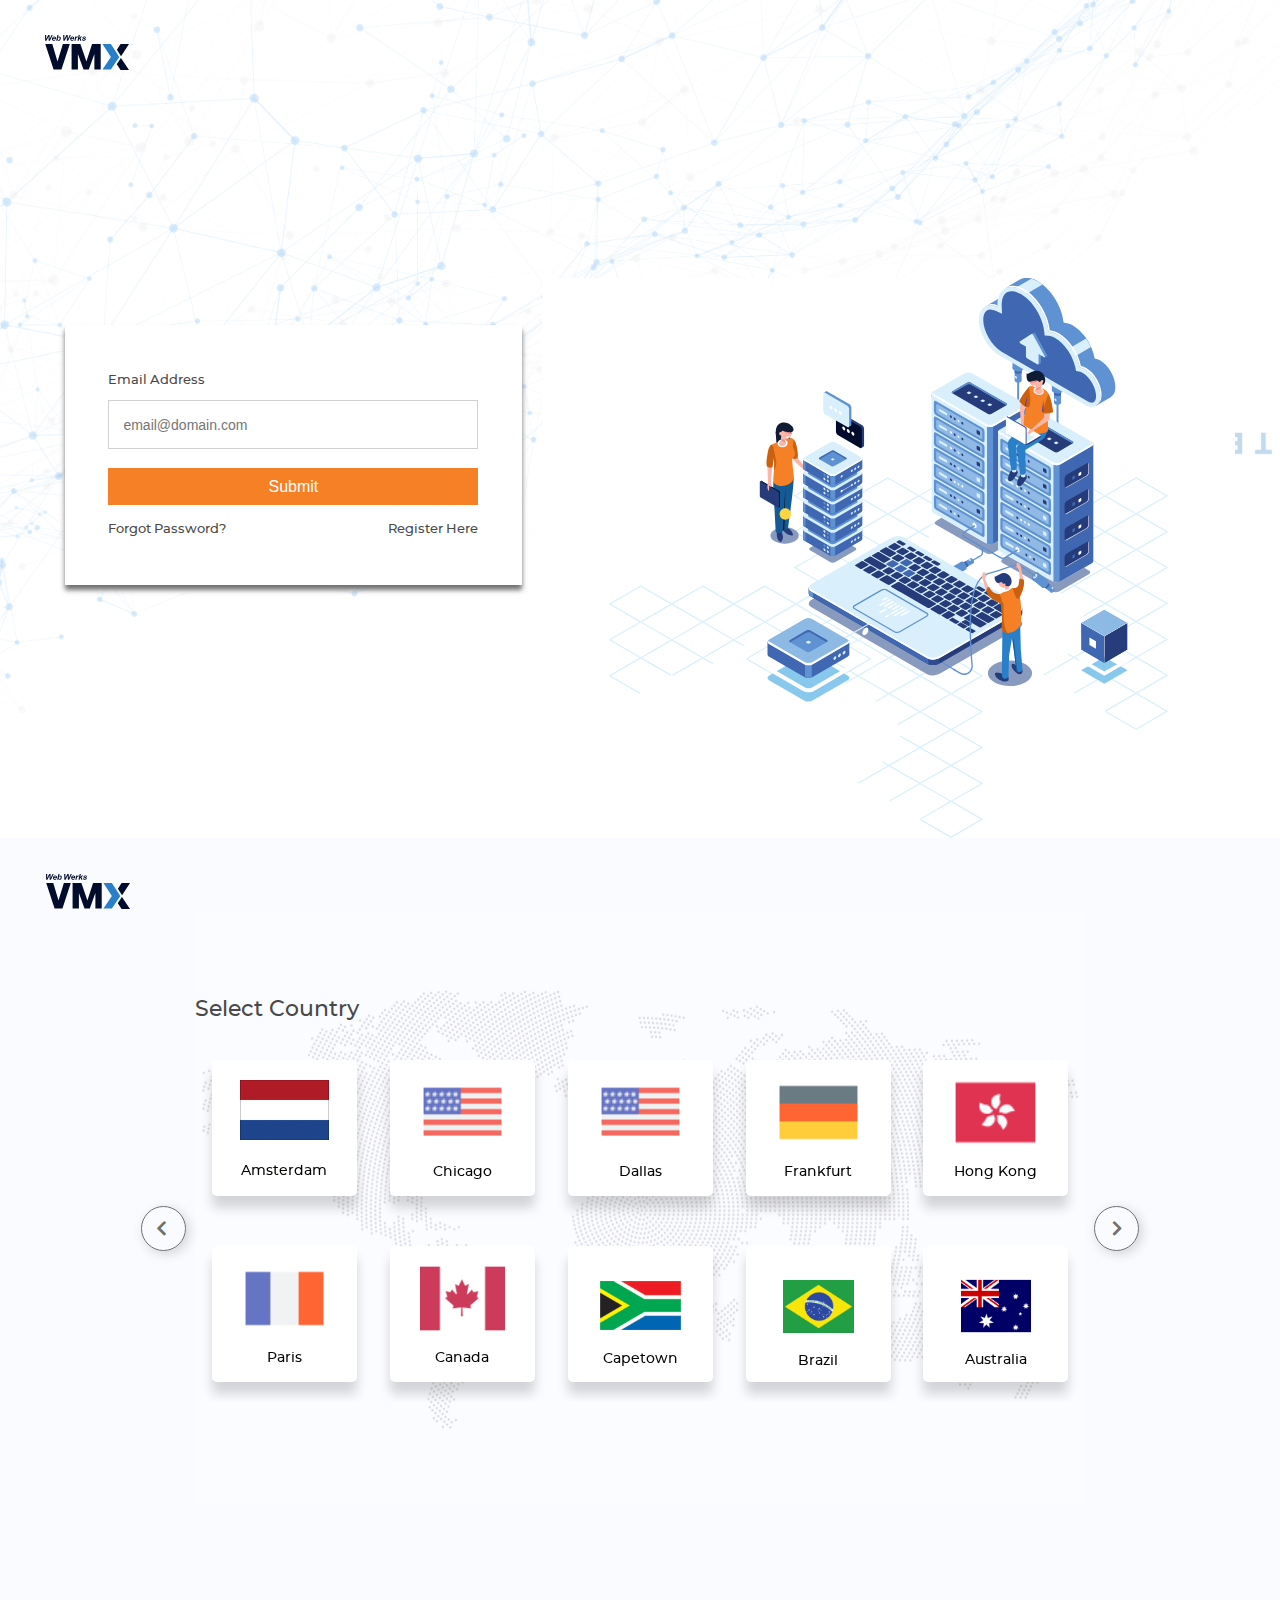
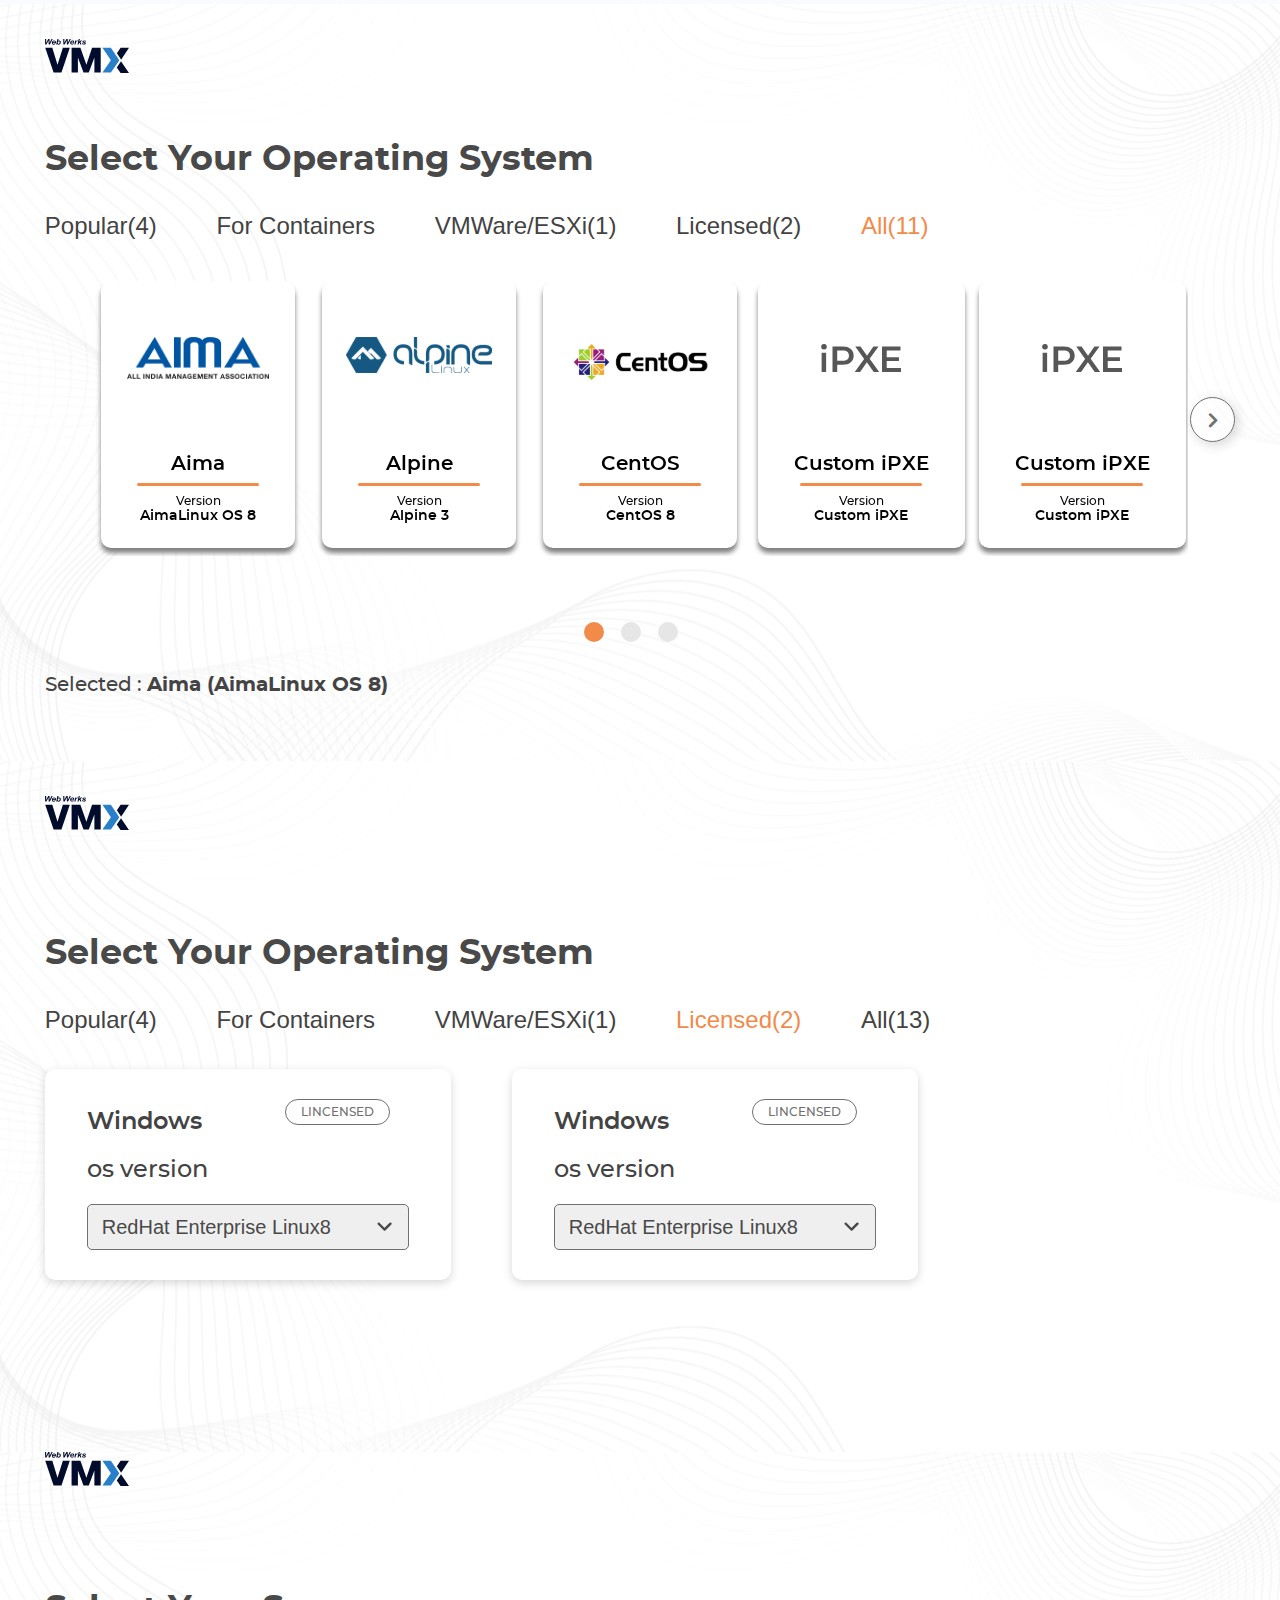
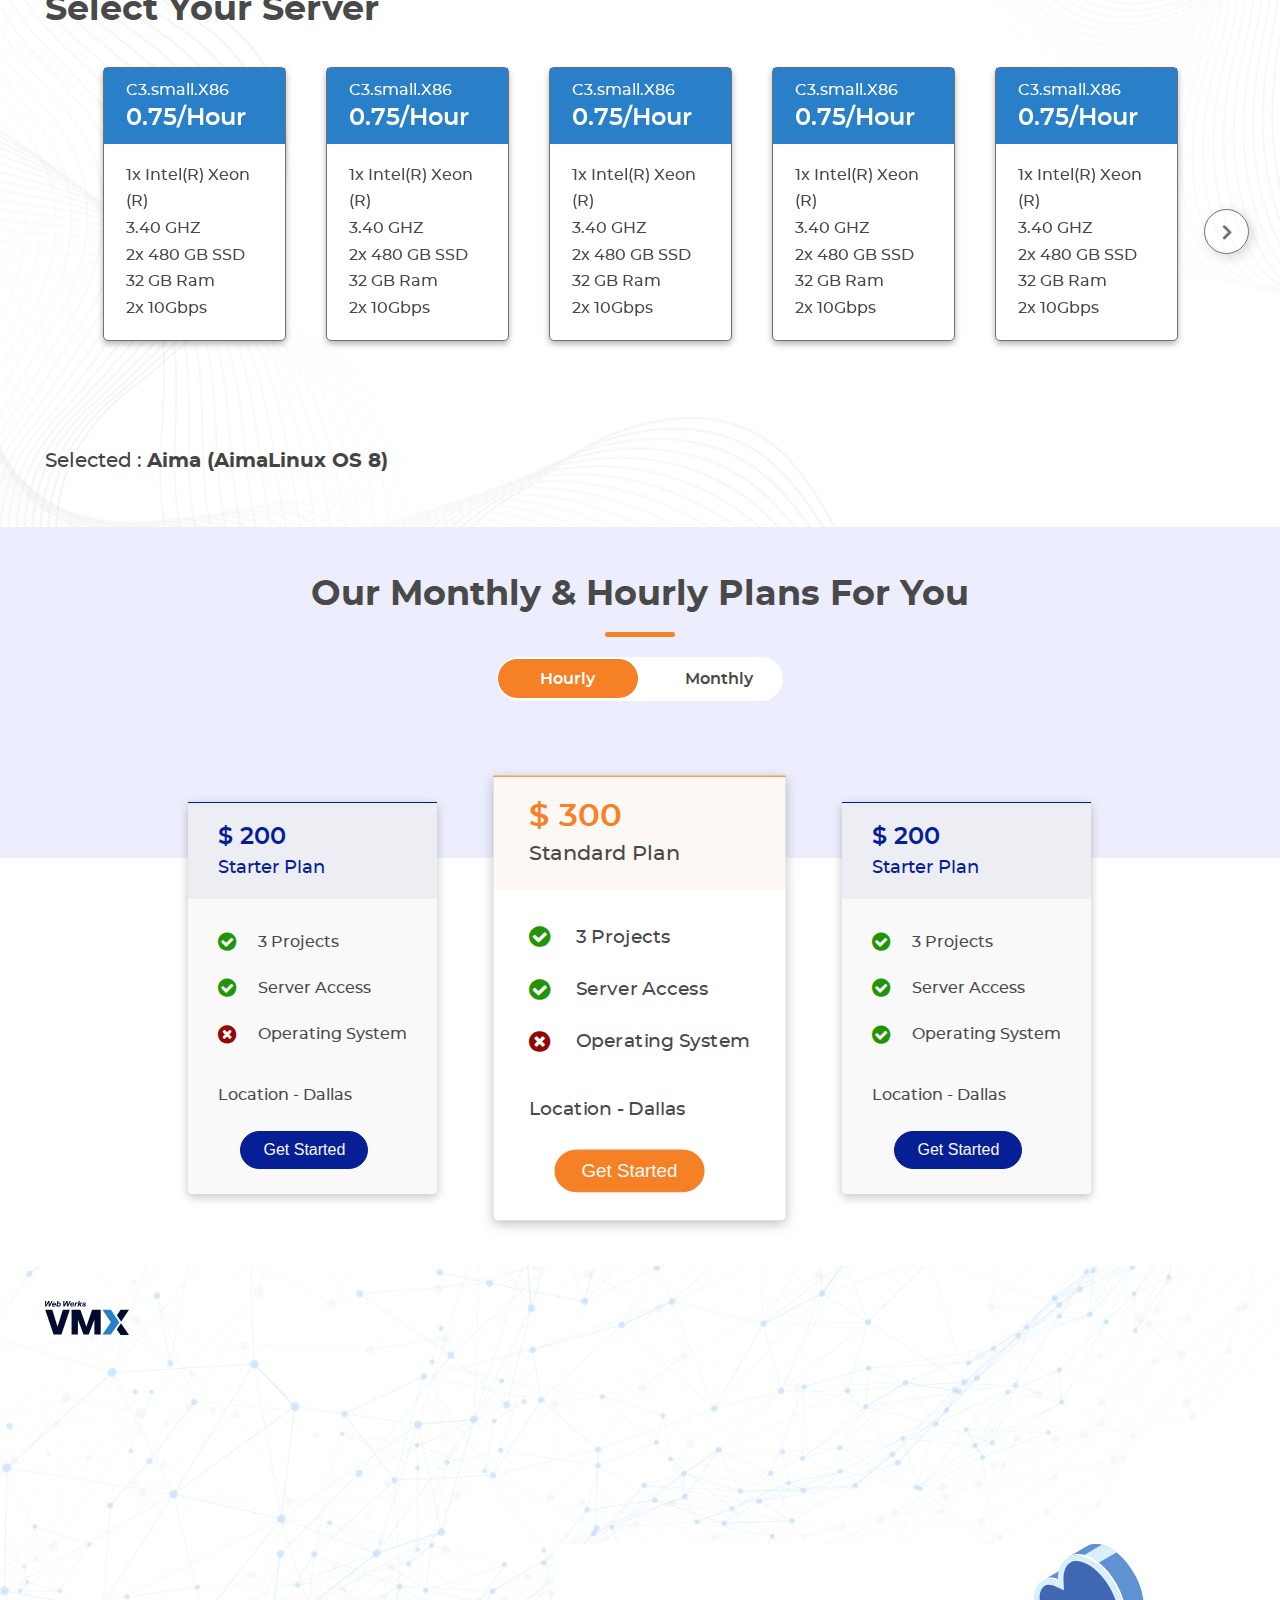
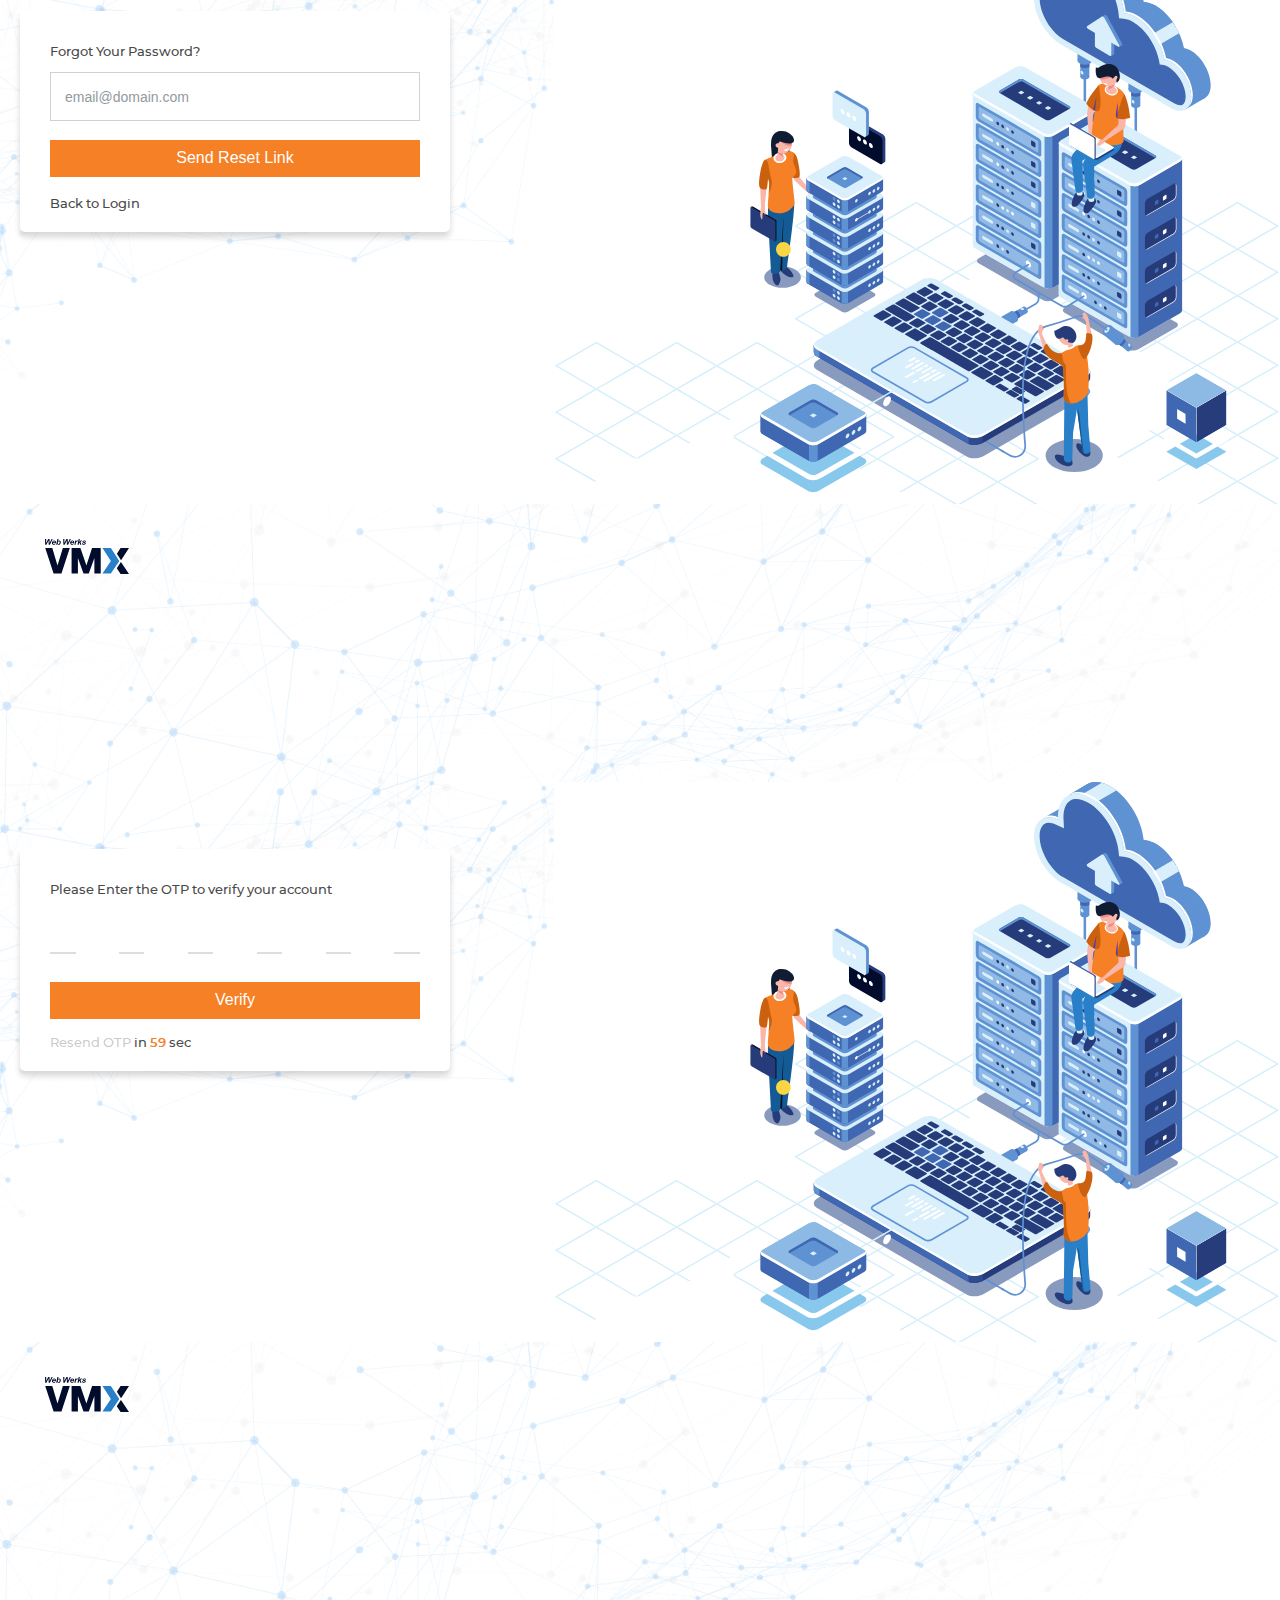
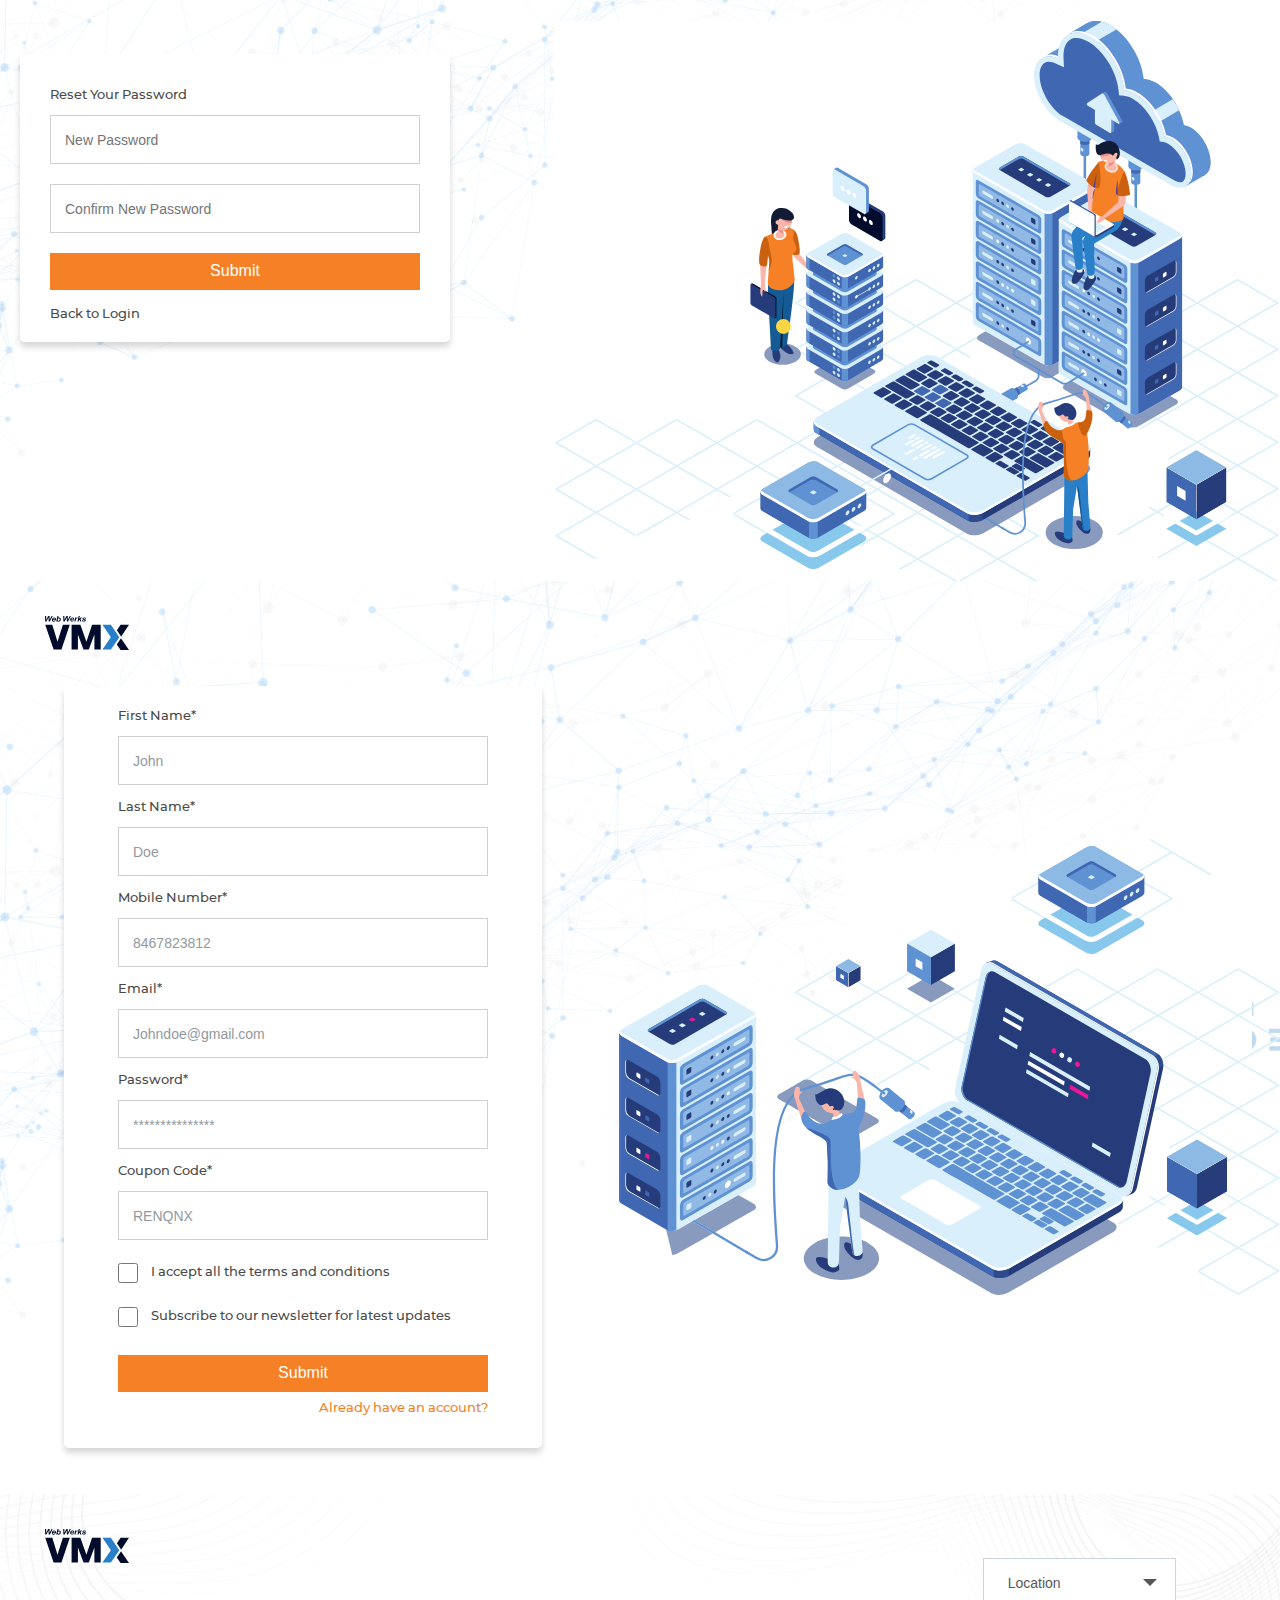
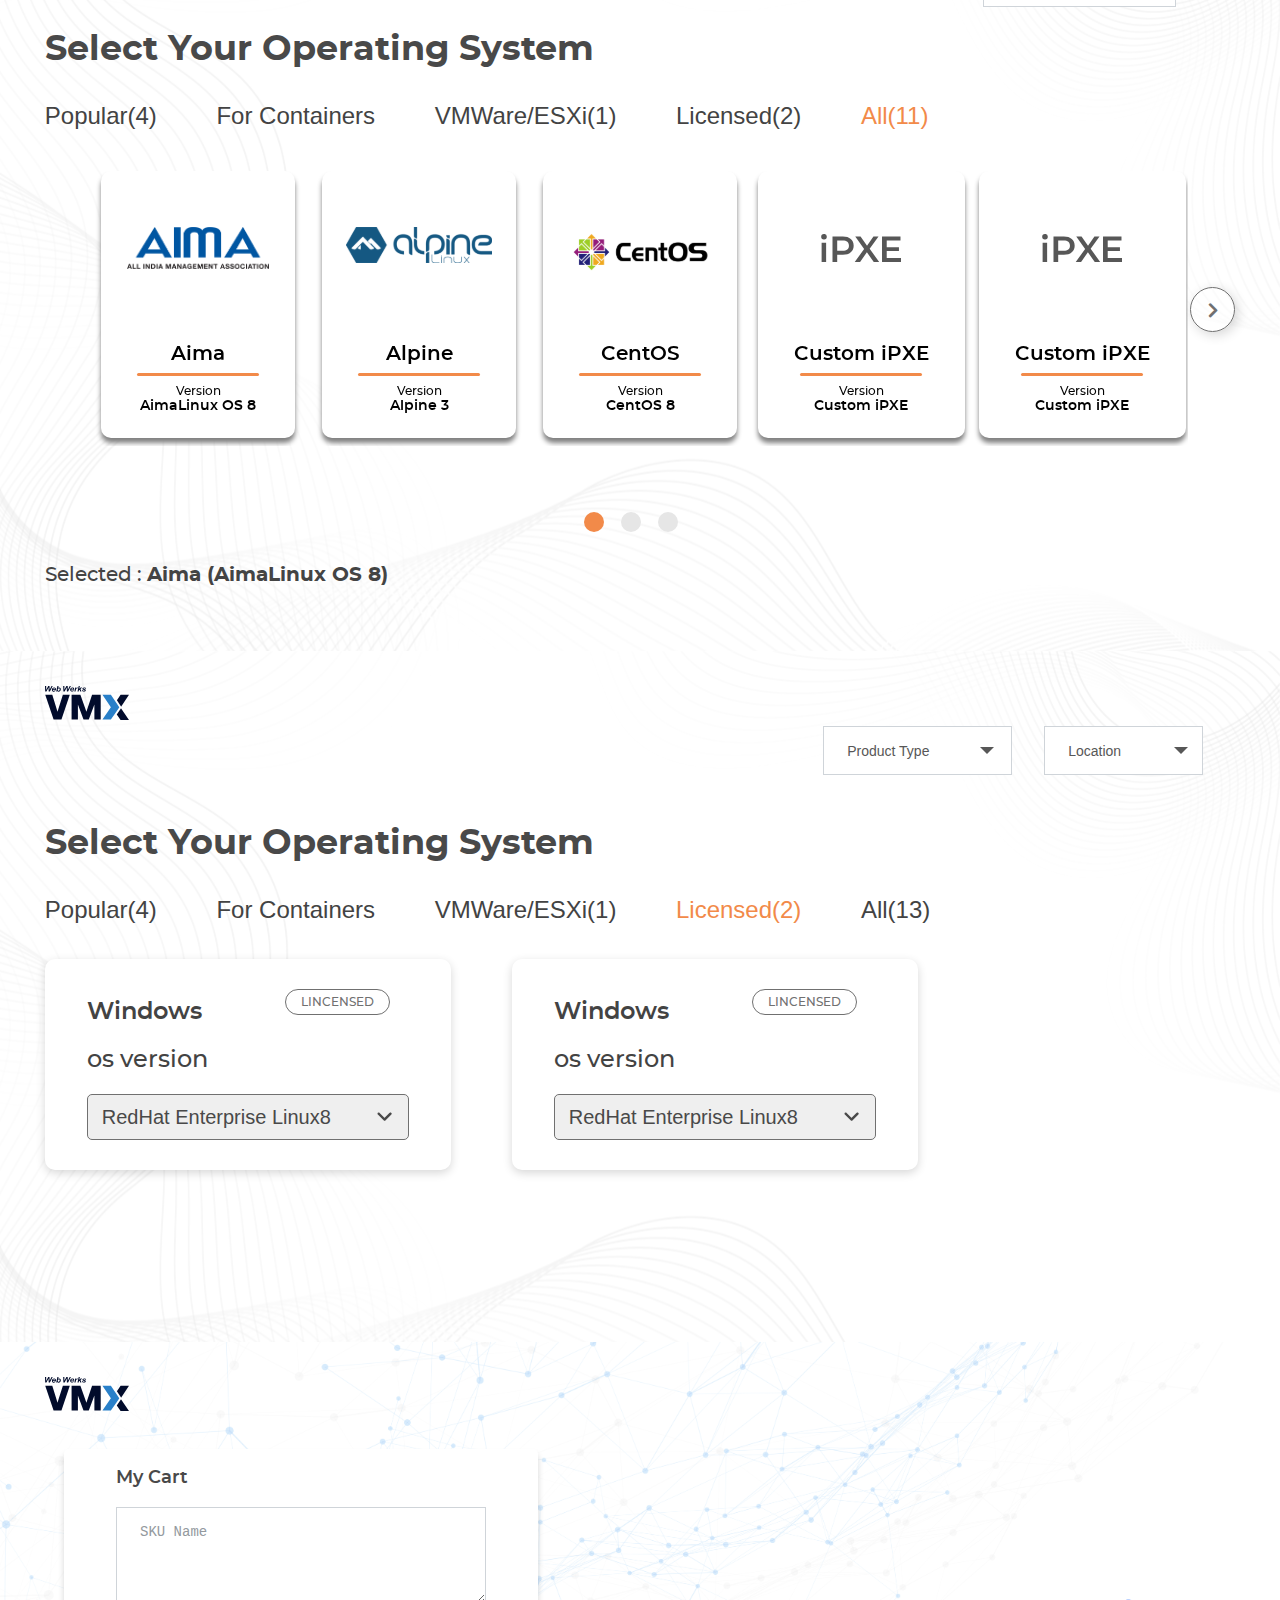
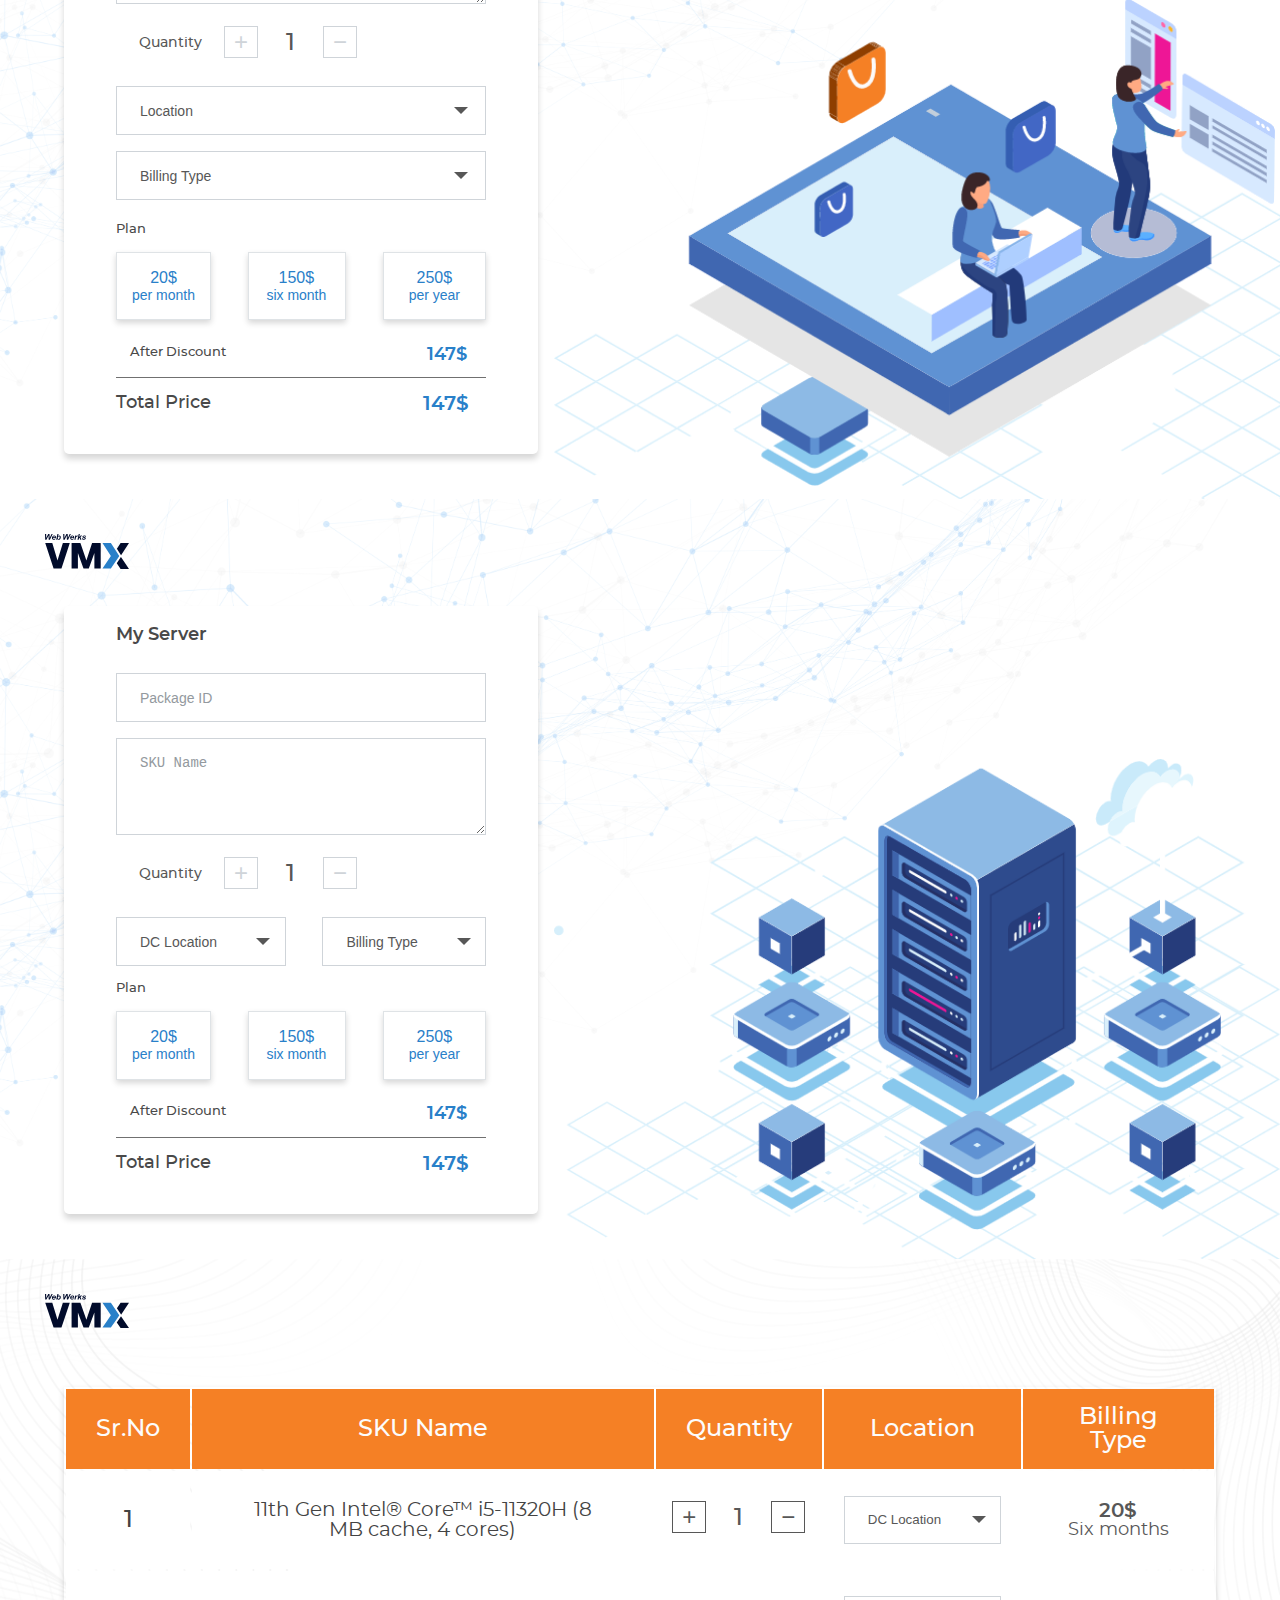
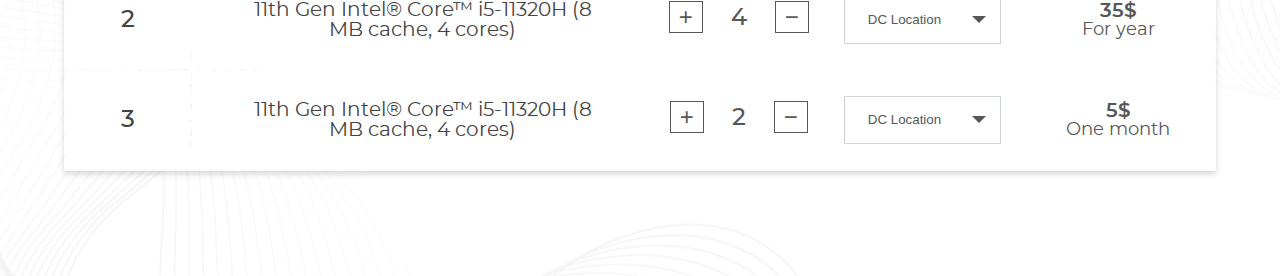
==== commit d0aa4b62: "Adding files with index file changes" ====
--- a/index.html
+++ b/index.html
@@ -799,7 +799,7 @@
 
     <!-- Forgot Password start -->
         <div class="forgotpass">
-            <img src="../images/logo.svg" alt="logo" class="logo_img_resetpass">
+            <img src="./images/logo.svg" alt="logo" class="logo_img_resetpass">
             <div class="forgotpass__block">
                 <div class="forgotpass__block-left">
                     <form action="#" class="forgotpass__form">
@@ -818,7 +818,7 @@
 
     <!-- OTP verification start -->
         <div class="otpverify">
-            <img src="../images/logo.svg" alt="logo" class="logo_img_resetpass">
+            <img src="./images/logo.svg" alt="logo" class="logo_img_resetpass">
             <div class="otpverify__block">
                 <div class="otpverify__block-left">
                     <form action="#" class="otpverify__form">
@@ -844,7 +844,7 @@
 
     <!-- Reset Password start -->
         <div class="resetpass">
-            <img src="../images/logo.svg" alt="logo" class="logo_img_resetpass">
+            <img src="./images/logo.svg" alt="logo" class="logo_img_resetpass">
             <div class="resetpass__block">
                 <div class="resetpass__block-left">
                     <form action="#" class="resetpass__form">
@@ -864,7 +864,7 @@
 
     <!-- Register start -->
         <div class="register">
-            <img src="../images/logo.svg" alt="logo" class="logo_img_resetpass">
+            <img src="./images/logo.svg" alt="logo" class="logo_img_resetpass">
             <div class="register__block">
                 <div class="register__block-left">
                     <form action="#" class="register__form">
@@ -888,7 +888,7 @@
                         </div>
                     </form>
                 </div>
-                <div class="register__block-right"><img src="../images/register.svg" alt="register"></div>
+                <div class="register__block-right"><img src="./images/register.svg" alt="register"></div>
             </div>  
         </div>
     <!-- Register end -->
@@ -896,7 +896,7 @@
     <!-- OS changes start -->
         <div class="os">
             <div class="os__block container">
-                <img src="../images/logo.svg" alt="logo" class="logo_img">
+                <img src="./images/logo.svg" alt="logo" class="logo_img">
                 <select name="os__block-select" id="os__block-selectloc" class="os__block-selectloc">
                     <option value="location">Location</option>
                     <option value="location">Location</option>
@@ -915,7 +915,7 @@
                     <div class="owl-carousel os__slider">
                         <div class="os__sliderwrapper os__sliderwrapper_active">
                             <div class="os__slider_content">
-                                <img src="../images/Aima.png" alt="aima_logo" class="os__slider_logoimg" id="aima_img">
+                                <img src="./images/Aima.png" alt="aima_logo" class="os__slider_logoimg" id="aima_img">
                                 <div class="os__slider_description">
                                     <h2 class="os__slider_heading">Aima</h2>
                                     <div class="os__slider_hrline"></div>
@@ -926,7 +926,7 @@
                         </div>
                         <div class="os__sliderwrapper">
                             <div class="os__slider_content">
-                                <img src="../images/alpine_logo.svg" alt="alpine_logo" class="os__slider_logoimg">
+                                <img src="./images/alpine_logo.svg" alt="alpine_logo" class="os__slider_logoimg">
                                 <div class="os__slider_description">
                                     <h2 class="os__slider_heading">Alpine</h2>
                                     <div class="os__slider_hrline"></div>
@@ -937,7 +937,7 @@
                         </div>
                         <div class="os__sliderwrapper">
                             <div class="os__slider_content">
-                                <img src="../images/centos_logo.svg" alt="centos_logo" class="os__slider_logoimg">
+                                <img src="./images/centos_logo.svg" alt="centos_logo" class="os__slider_logoimg">
                                 <div class="os__slider_description">
                                     <h2 class="os__slider_heading">CentOS</h2>
                                     <div class="os__slider_hrline"></div>
@@ -948,7 +948,7 @@
                         </div>
                         <div class="os__sliderwrapper">
                             <div class="os__slider_content">
-                                <img src="../images/ipxe_logo.svg" alt="ipxe_logo" class="os__slider_logoimg--ipxe">
+                                <img src="./images/ipxe_logo.svg" alt="ipxe_logo" class="os__slider_logoimg--ipxe">
                                 <div class="os__slider_description">
                                     <h2 class="os__slider_heading">Custom iPXE</h2>
                                     <div class="os__slider_hrline"></div>
@@ -959,7 +959,7 @@
                         </div>
                         <div class="os__sliderwrapper">
                             <div class="os__slider_content">
-                                <img src="../images/ipxe_logo.svg" alt="ipxe_logo" class="os__slider_logoimg--ipxe">
+                                <img src="./images/ipxe_logo.svg" alt="ipxe_logo" class="os__slider_logoimg--ipxe">
                                 <div class="os__slider_description">
                                     <h2 class="os__slider_heading">Custom iPXE</h2>
                                     <div class="os__slider_hrline"></div>
@@ -971,7 +971,7 @@
 
                         <div class="os__sliderwrapper">
                             <div class="os__slider_content">
-                                <img src="../images/Aima.png" alt="aima_logo" class="os__slider_logoimg" id="aima_img">
+                                <img src="./images/Aima.png" alt="aima_logo" class="os__slider_logoimg" id="aima_img">
                                 <div class="os__slider_description">
                                     <h2 class="os__slider_heading">Aima</h2>
                                     <div class="os__slider_hrline"></div>
@@ -982,7 +982,7 @@
                         </div>
                         <div class="os__sliderwrapper">
                             <div class="os__slider_content">
-                                <img src="../images/alpine_logo.svg" alt="alpine_logo" class="os__slider_logoimg">
+                                <img src="./images/alpine_logo.svg" alt="alpine_logo" class="os__slider_logoimg">
                                 <div class="os__slider_description">
                                     <h2 class="os__slider_heading">Alpine</h2>
                                     <div class="os__slider_hrline"></div>
@@ -993,7 +993,7 @@
                         </div>
                         <div class="os__sliderwrapper">
                             <div class="os__slider_content">
-                                <img src="../images/centos_logo.svg" alt="centos_logo" class="os__slider_logoimg">
+                                <img src="./images/centos_logo.svg" alt="centos_logo" class="os__slider_logoimg">
                                 <div class="os__slider_description">
                                     <h2 class="os__slider_heading">CentOS</h2>
                                     <div class="os__slider_hrline"></div>
@@ -1004,7 +1004,7 @@
                         </div>
                         <div class="os__sliderwrapper">
                             <div class="os__slider_content">
-                                <img src="../images/ipxe_logo.svg" alt="ipxe_logo" class="os__slider_logoimg--ipxe">
+                                <img src="./images/ipxe_logo.svg" alt="ipxe_logo" class="os__slider_logoimg--ipxe">
                                 <div class="os__slider_description">
                                     <h2 class="os__slider_heading">Custom iPXE</h2>
                                     <div class="os__slider_hrline"></div>
@@ -1015,7 +1015,7 @@
                         </div>
                         <div class="os__sliderwrapper">
                             <div class="os__slider_content">
-                                <img src="../images/ipxe_logo.svg" alt="ipxe_logo" class="os__slider_logoimg--ipxe">
+                                <img src="./images/ipxe_logo.svg" alt="ipxe_logo" class="os__slider_logoimg--ipxe">
                                 <div class="os__slider_description">
                                     <h2 class="os__slider_heading">Custom iPXE</h2>
                                     <div class="os__slider_hrline"></div>
@@ -1042,7 +1042,7 @@
     <!-- Select OS changes start -->
         <div class="selectos">
             <div class="selectos__block container">
-                <img src="../images/logo.svg" alt="logo" class="logo_img">
+                <img src="./images/logo.svg" alt="logo" class="logo_img">
                 <div class="selectos__block-selectgroup">
                     <select name="selectos__block-select" id="selectos__block-selectloc" class="selectos__block-select">
                         <option value="product">Product Type</option>
@@ -1093,7 +1093,7 @@
 
     <!-- My cart start -->
         <div class="mycart">
-            <img src="../images/logo.svg" alt="logo" class="logo_img_resetpass">
+            <img src="./images/logo.svg" alt="logo" class="logo_img_resetpass">
             <div class="mycart__block">
                 <div class="mycart__block-left">
                     <form action="#" class="mycart__form">
@@ -1131,14 +1131,14 @@
                         </div>
                     </form>
                 </div>
-                <div class="mycart__block-right"><img  src="../images/my_cartpng.png" alt="my_cart"></div>
+                <div class="mycart__block-right"><img  src="./images/my_cartpng.png" alt="my_cart"></div>
             </div>  
         </div>
     <!-- My cart end -->
 
     <!-- My server start -->
         <div class="myserver">
-            <img src="../images/logo.svg" alt="logo" class="logo_img_resetpass">
+            <img src="./images/logo.svg" alt="logo" class="logo_img_resetpass">
             <div class="myserver__block">
                 <div class="myserver__block-left">
                     <form action="#" class="myserver__form">
@@ -1179,90 +1179,92 @@
                         </div>
                     </form>
                 </div>
-                <div class="myserver__block-right"><img  src="../images/my_server1.png" alt="my_serverpng"></div>
+                <div class="myserver__block-right"><img  src="./images/my_server1.png" alt="my_serverpng"></div>
             </div>  
         </div>
     <!-- My server end -->
 
     <!-- Server cart start -->
         <div class="server-cart">
-            <img src="../images/logo.svg" alt="logo" class="logo_img_resetpass">
-            <table class="server-cart__billing-table">
-                <thead>
-                    <tr>
-                        <th>Sr.No</th>
-                        <th>SKU Name</th>
-                        <th>Quantity</th>
-                        <th>Location</th>
-                        <th>Billing Type</th>
-                    </tr>
-                </thead>
-                <tbody>
-                    <tr>
-                        <td class="sr_num">1</td>
-                        <td>
-                            <div class="server_name">11th Gen Intel&#174; Core&#8482; i5-11320H (8 MB cache, 4 cores)</div>
-                        </td>
-                        <td>
-                            <button class="ql-btn">&plus;</button>
-                            <span class="ql-btn--span">1</span>
-                            <button class="ql-btn">&minus;</button>
-                        </td>
-                        <td>
-                            <select name="location" id="billing-table__selectloc" class="billing-table__select">
-                                <option value="location">DC Location</option>
-                                <option value="location">DC Location</option>
-                                <option value="location">DC Location</option>
-                            </select>
-                        </td>
-                        <td>
-                            <div class="billing-type">20$ <span>Six months</span></div>
-                        </td>
-                    </tr>
-                    <tr>
-                        <td class="sr_num">2</td>
-                        <td>
-                            <div class="server_name">11th Gen Intel&#174; Core&#8482; i5-11320H (8 MB cache, 4 cores)</div>
-                        </td>
-                        <td>
-                            <button class="ql-btn">&plus;</button>
-                            <span class="ql-btn--span">4</span>
-                            <button class="ql-btn">&minus;</button>
-                        </td>
-                        <td>
-                            <select name="location" id="billing-table__selectloc" class="billing-table__select">
-                                <option value="location">DC Location</option>
-                                <option value="location">DC Location</option>
-                                <option value="location">DC Location</option>
-                            </select>
-                        </td>
-                        <td>
-                            <div class="billing-type">35$ <span>For year</span></div>
-                        </td>
-                    </tr>
-                    <tr>
-                        <td class="sr_num">3</td>
-                        <td>
-                            <div class="server_name">11th Gen Intel&#174; Core&#8482; i5-11320H (8 MB cache, 4 cores)</div>
-                        </td>
-                        <td>
-                            <button class="ql-btn">&plus;</button>
-                            <span class="ql-btn--span">2</span>
-                            <button class="ql-btn">&minus;</button>
-                        </td>
-                        <td>
-                            <select name="location" id="billing-table__selectloc" class="billing-table__select">
-                                <option value="location">DC Location</option>
-                                <option value="location">DC Location</option>
-                                <option value="location">DC Location</option>
-                            </select>
-                        </td>
-                        <td>
-                            <div class="billing-type">5$ <span>One month</span></div>
-                        </td>
-                    </tr>
-                </tbody>
-            </table>
+            <img src="./images/logo.svg" alt="logo" class="logo_img_resetpass">
+            <div class="server-cart__billing-table">
+                <table>
+                    <thead>
+                        <tr>
+                            <th>Sr.No</th>
+                            <th>SKU Name</th>
+                            <th>Quantity</th>
+                            <th>Location</th>
+                            <th>Billing Type</th>
+                        </tr>
+                    </thead>
+                    <tbody>
+                        <tr>
+                            <td class="sr_num">1</td>
+                            <td>
+                                <div class="server_name">11th Gen Intel&#174; Core&#8482; i5-11320H (8 MB cache, 4 cores)</div>
+                            </td>
+                            <td>
+                                <button class="ql-btn">&plus;</button>
+                                <span class="ql-btn--span">1</span>
+                                <button class="ql-btn">&minus;</button>
+                            </td>
+                            <td>
+                                <select name="location" id="billing-table__selectloc" class="billing-table__select">
+                                    <option value="location">DC Location</option>
+                                    <option value="location">DC Location</option>
+                                    <option value="location">DC Location</option>
+                                </select>
+                            </td>
+                            <td>
+                                <div class="billing-type">20$ <span>Six months</span></div>
+                            </td>
+                        </tr>
+                        <tr>
+                            <td class="sr_num">2</td>
+                            <td>
+                                <div class="server_name">11th Gen Intel&#174; Core&#8482; i5-11320H (8 MB cache, 4 cores)</div>
+                            </td>
+                            <td>
+                                <button class="ql-btn">&plus;</button>
+                                <span class="ql-btn--span">4</span>
+                                <button class="ql-btn">&minus;</button>
+                            </td>
+                            <td>
+                                <select name="location" id="billing-table__selectloc" class="billing-table__select">
+                                    <option value="location">DC Location</option>
+                                    <option value="location">DC Location</option>
+                                    <option value="location">DC Location</option>
+                                </select>
+                            </td>
+                            <td>
+                                <div class="billing-type">35$ <span>For year</span></div>
+                            </td>
+                        </tr>
+                        <tr>
+                            <td class="sr_num">3</td>
+                            <td>
+                                <div class="server_name">11th Gen Intel&#174; Core&#8482; i5-11320H (8 MB cache, 4 cores)</div>
+                            </td>
+                            <td>
+                                <button class="ql-btn">&plus;</button>
+                                <span class="ql-btn--span">2</span>
+                                <button class="ql-btn">&minus;</button>
+                            </td>
+                            <td>
+                                <select name="location" id="billing-table__selectloc" class="billing-table__select">
+                                    <option value="location">DC Location</option>
+                                    <option value="location">DC Location</option>
+                                    <option value="location">DC Location</option>
+                                </select>
+                            </td>
+                            <td>
+                                <div class="billing-type">5$ <span>One month</span></div>
+                            </td>
+                        </tr>
+                    </tbody>
+                </table>
+            </div>
         </div>
     <!-- Server cart end -->
 
--- a/css/style.css
+++ b/css/style.css
@@ -2176,15 +2176,18 @@
 }
 .register__block-right {
   align-self: center;
+  width: 661px;
+  height: 456px;
+}
+.register__block-right img {
+  width: 100%;
+  height: 100%;
 }
 @media (max-width: 991px) {
   .register__block-right {
     background-color: transparent;
     margin-top: 45px;
     width: 95%;
-  }
-  .register__block-right img {
-    width: 100%;
   }
 }
 .register__block-left {
@@ -2197,6 +2200,11 @@
   align-self: center;
   padding: 24px 54px 33px;
   margin-left: 8%;
+}
+@media (max-width: 1280px) {
+  .register__block-left {
+    margin-left: 5%;
+  }
 }
 @media (max-width: 991px) {
   .register__block-left {
@@ -2321,7 +2329,6 @@
   margin: 34.5px 0px 0px;
   display: flex;
   flex-wrap: nowrap;
-  /* height: fit-content; */
   width: 100%;
   justify-content: space-between;
 }
@@ -2333,15 +2340,19 @@
 }
 .mycart__block-right {
   align-self: flex-end;
+  width: 726px;
+  height: 500px;
+}
+.mycart__block-right img {
+  width: 100%;
+  height: 100%;
 }
 @media (max-width: 991px) {
   .mycart__block-right {
     background-color: transparent;
     margin-top: 45px;
     width: 95%;
-  }
-  .mycart__block-right img {
-    width: 100%;
+    height: auto;
   }
 }
 .mycart__block-left {
@@ -2355,6 +2366,11 @@
   padding: 20px 52px 40px;
   margin-bottom: 45px;
   margin-left: 8%;
+}
+@media (max-width: 1280px) {
+  .mycart__block-left {
+    margin-left: 5%;
+  }
 }
 @media (max-width: 991px) {
   .mycart__block-left {
@@ -2624,7 +2640,6 @@
   margin: 34.5px 0px 0px;
   display: flex;
   flex-wrap: nowrap;
-  /* height: fit-content; */
   width: 100%;
   justify-content: space-between;
 }
@@ -2636,15 +2651,18 @@
 }
 .myserver__block-right {
   align-self: flex-end;
+  width: 726px;
+  height: 500px;
+}
+.myserver__block-right img {
+  width: 100%;
+  height: 100%;
 }
 @media (max-width: 991px) {
   .myserver__block-right {
     background-color: transparent;
     margin-top: 45px;
     width: 95%;
-  }
-  .myserver__block-right img {
-    width: 100%;
   }
 }
 .myserver__block-left {
@@ -2658,6 +2676,11 @@
   padding: 20px 52px 40px;
   margin-bottom: 45px;
   margin-left: 10%;
+}
+@media (max-width: 1280px) {
+  .myserver__block-left {
+    margin-left: 5%;
+  }
 }
 @media (max-width: 991px) {
   .myserver__block-left {
@@ -2963,6 +2986,8 @@
   text-align: center;
   border-collapse: collapse;
   box-shadow: 0px 3px 6px rgba(0, 0, 0, 0.16);
+  overflow-x: auto;
+  overscroll-behavior-x: contain;
 }
 .server-cart__billing-table thead th {
   padding: 16px 30px;
